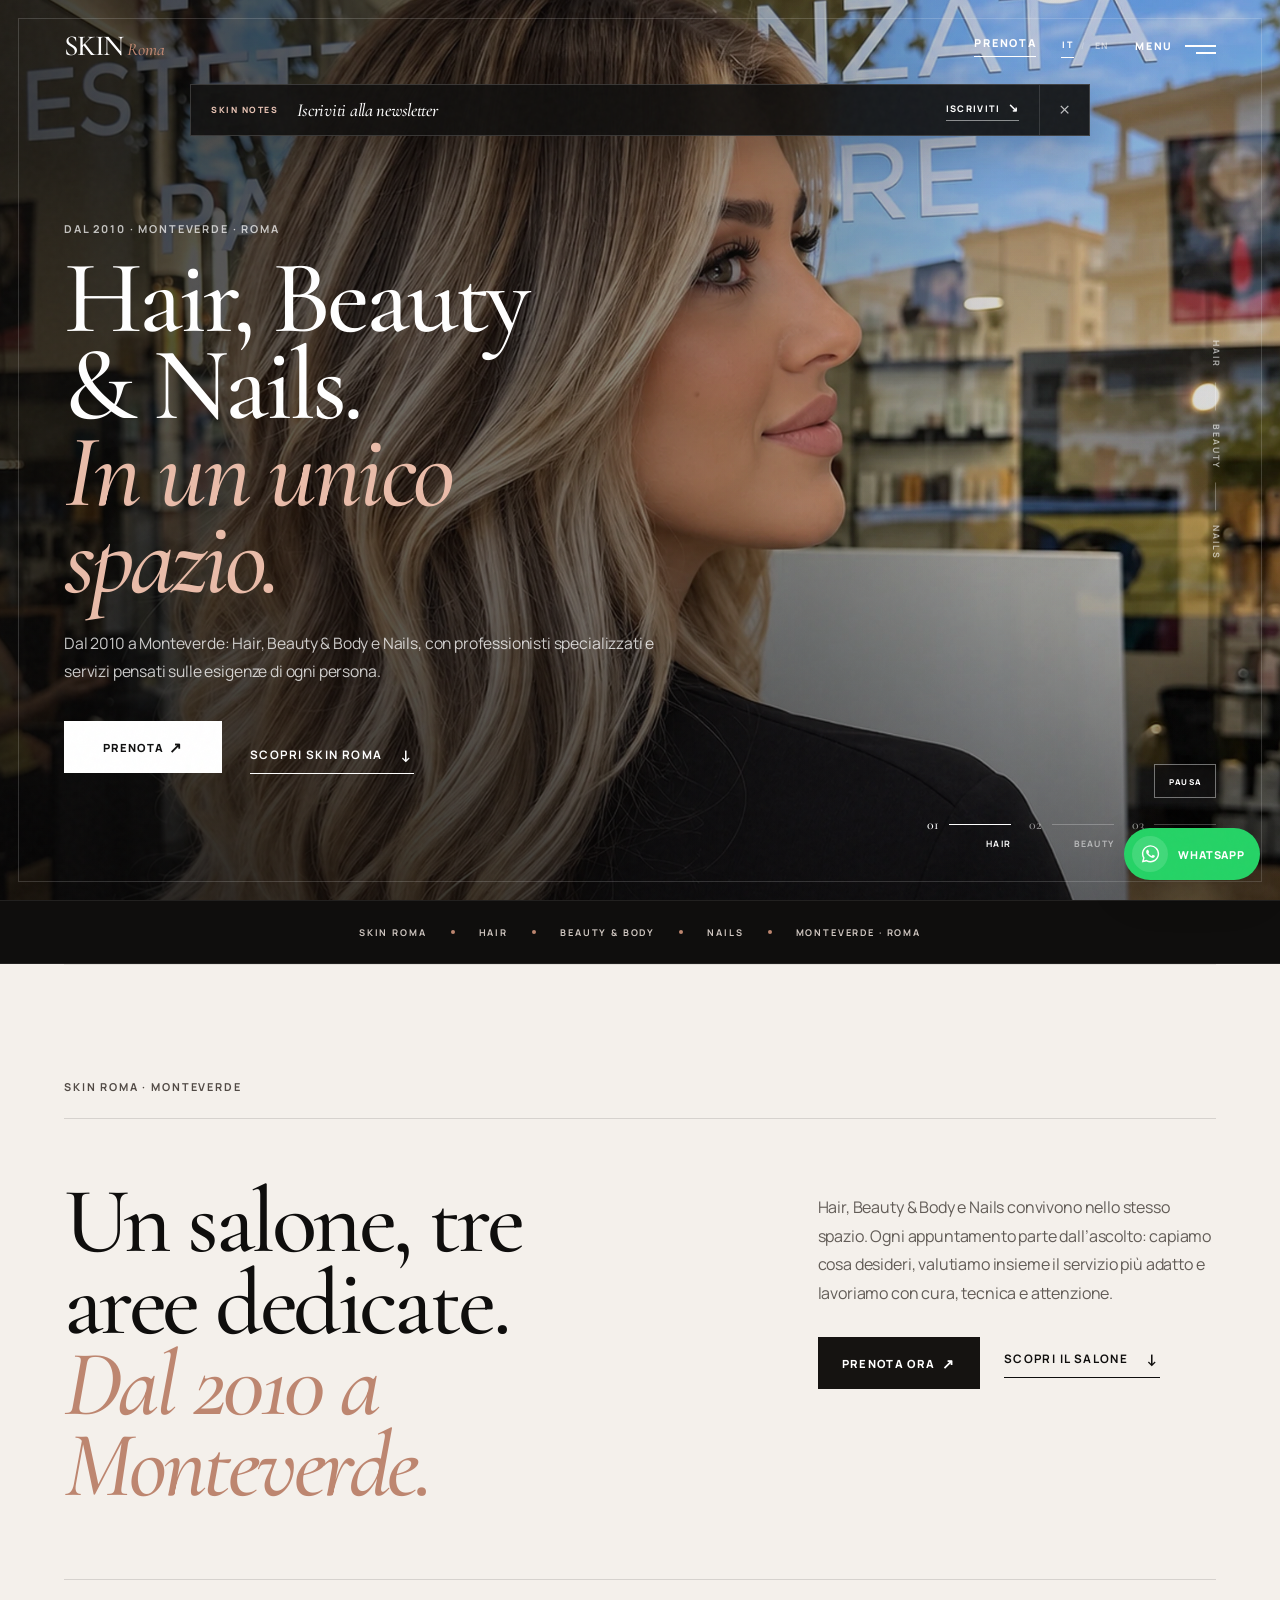
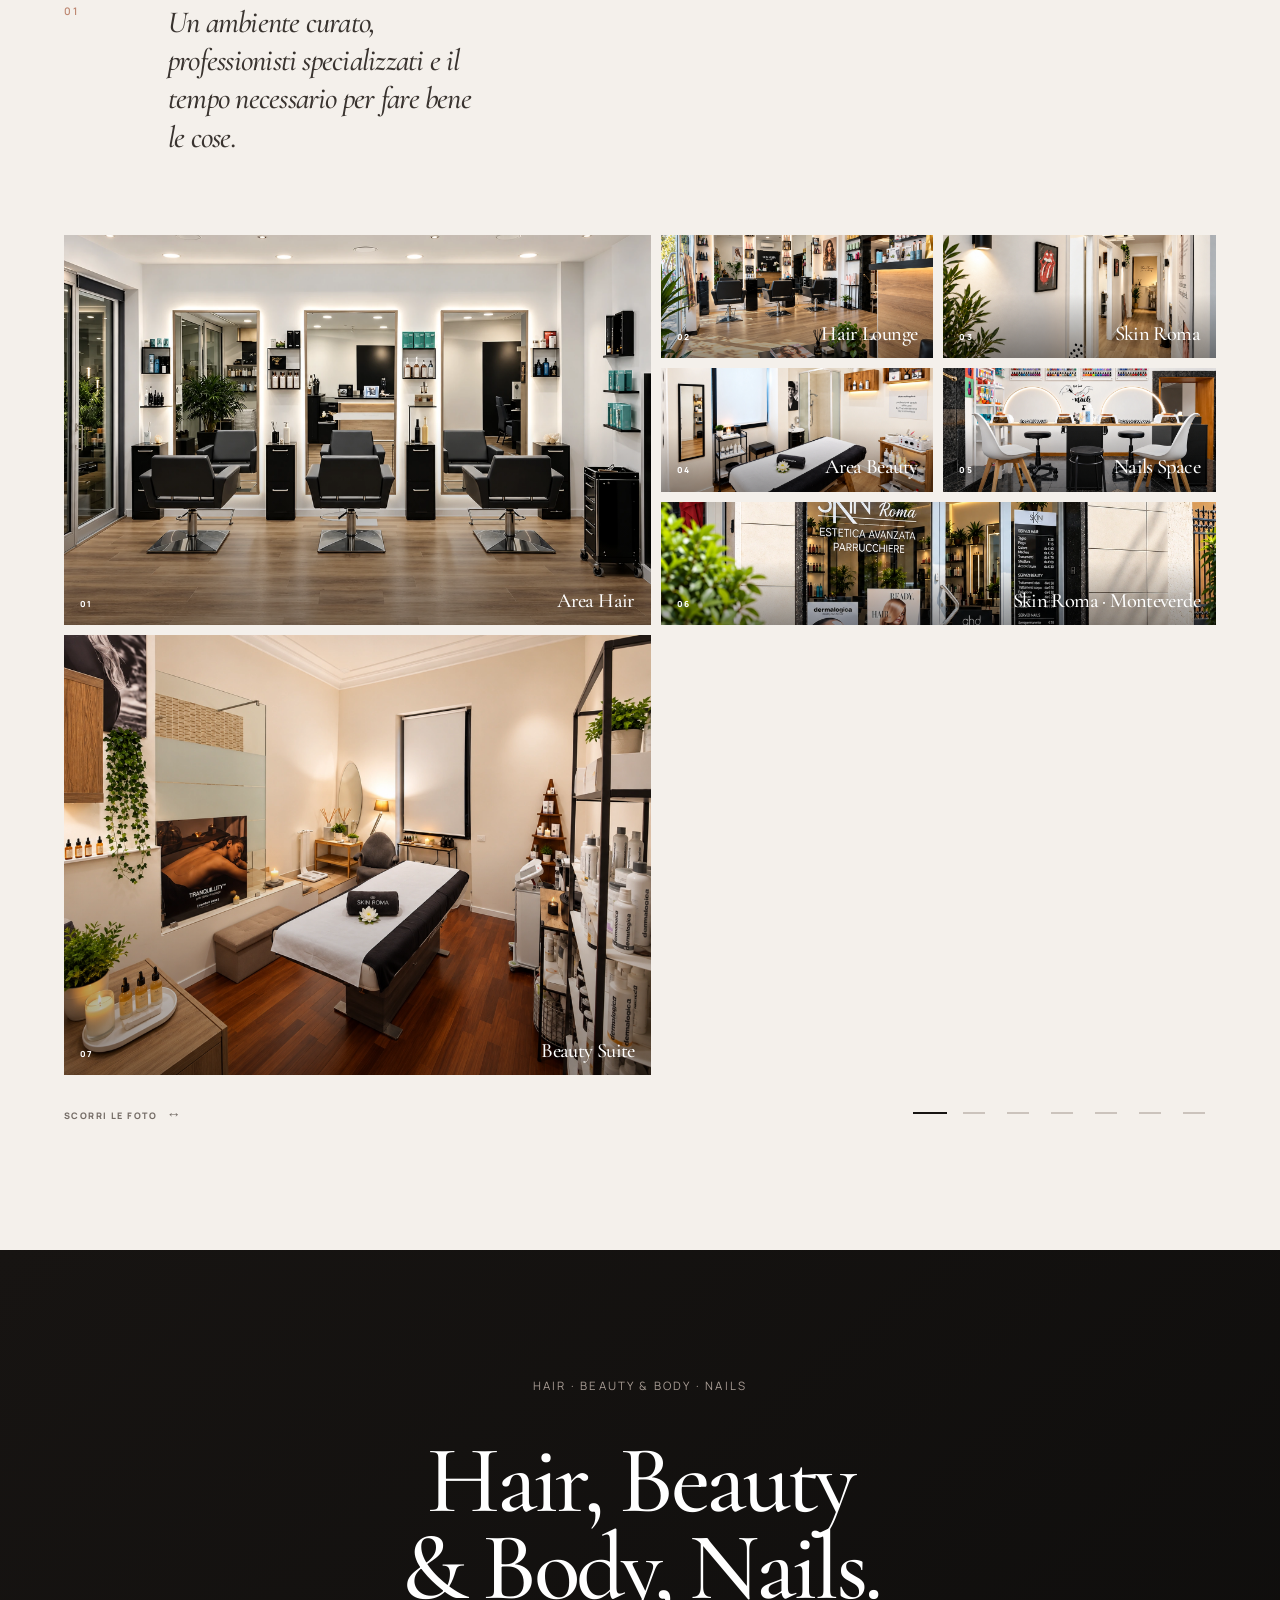
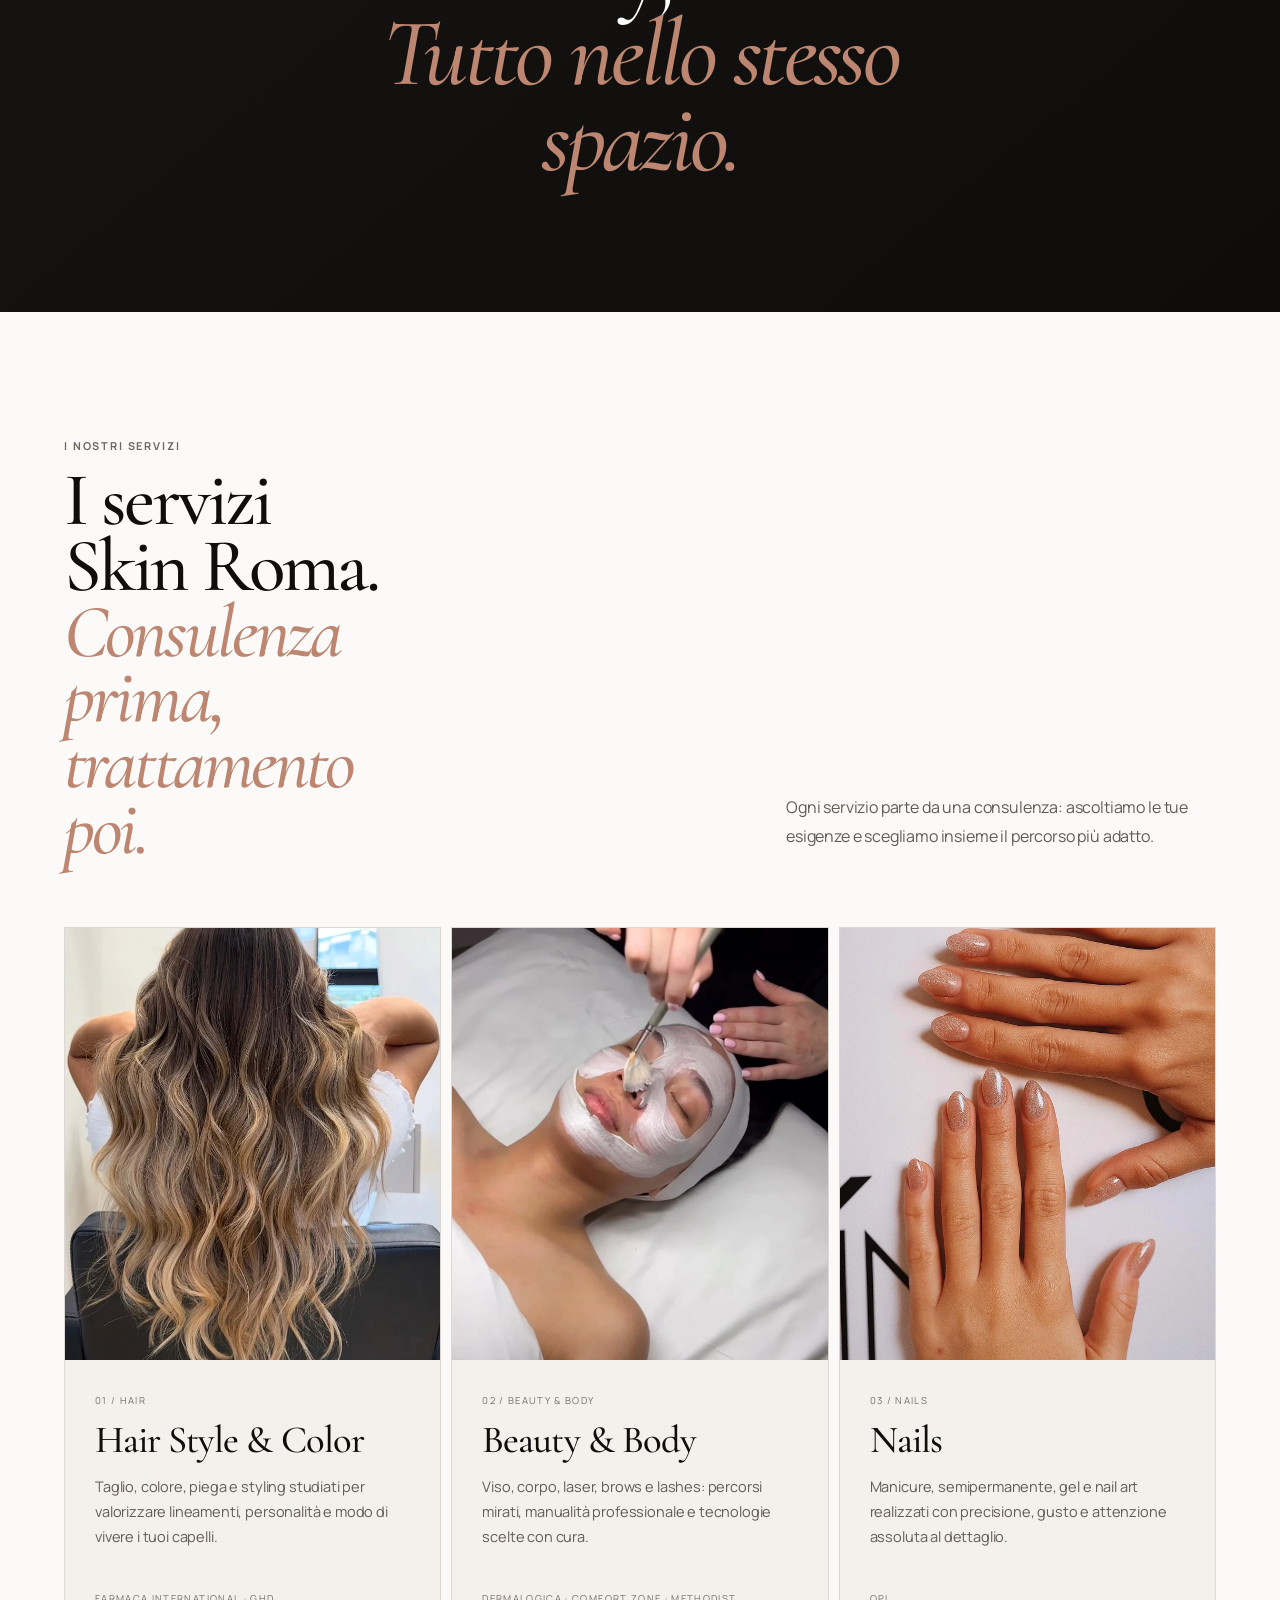
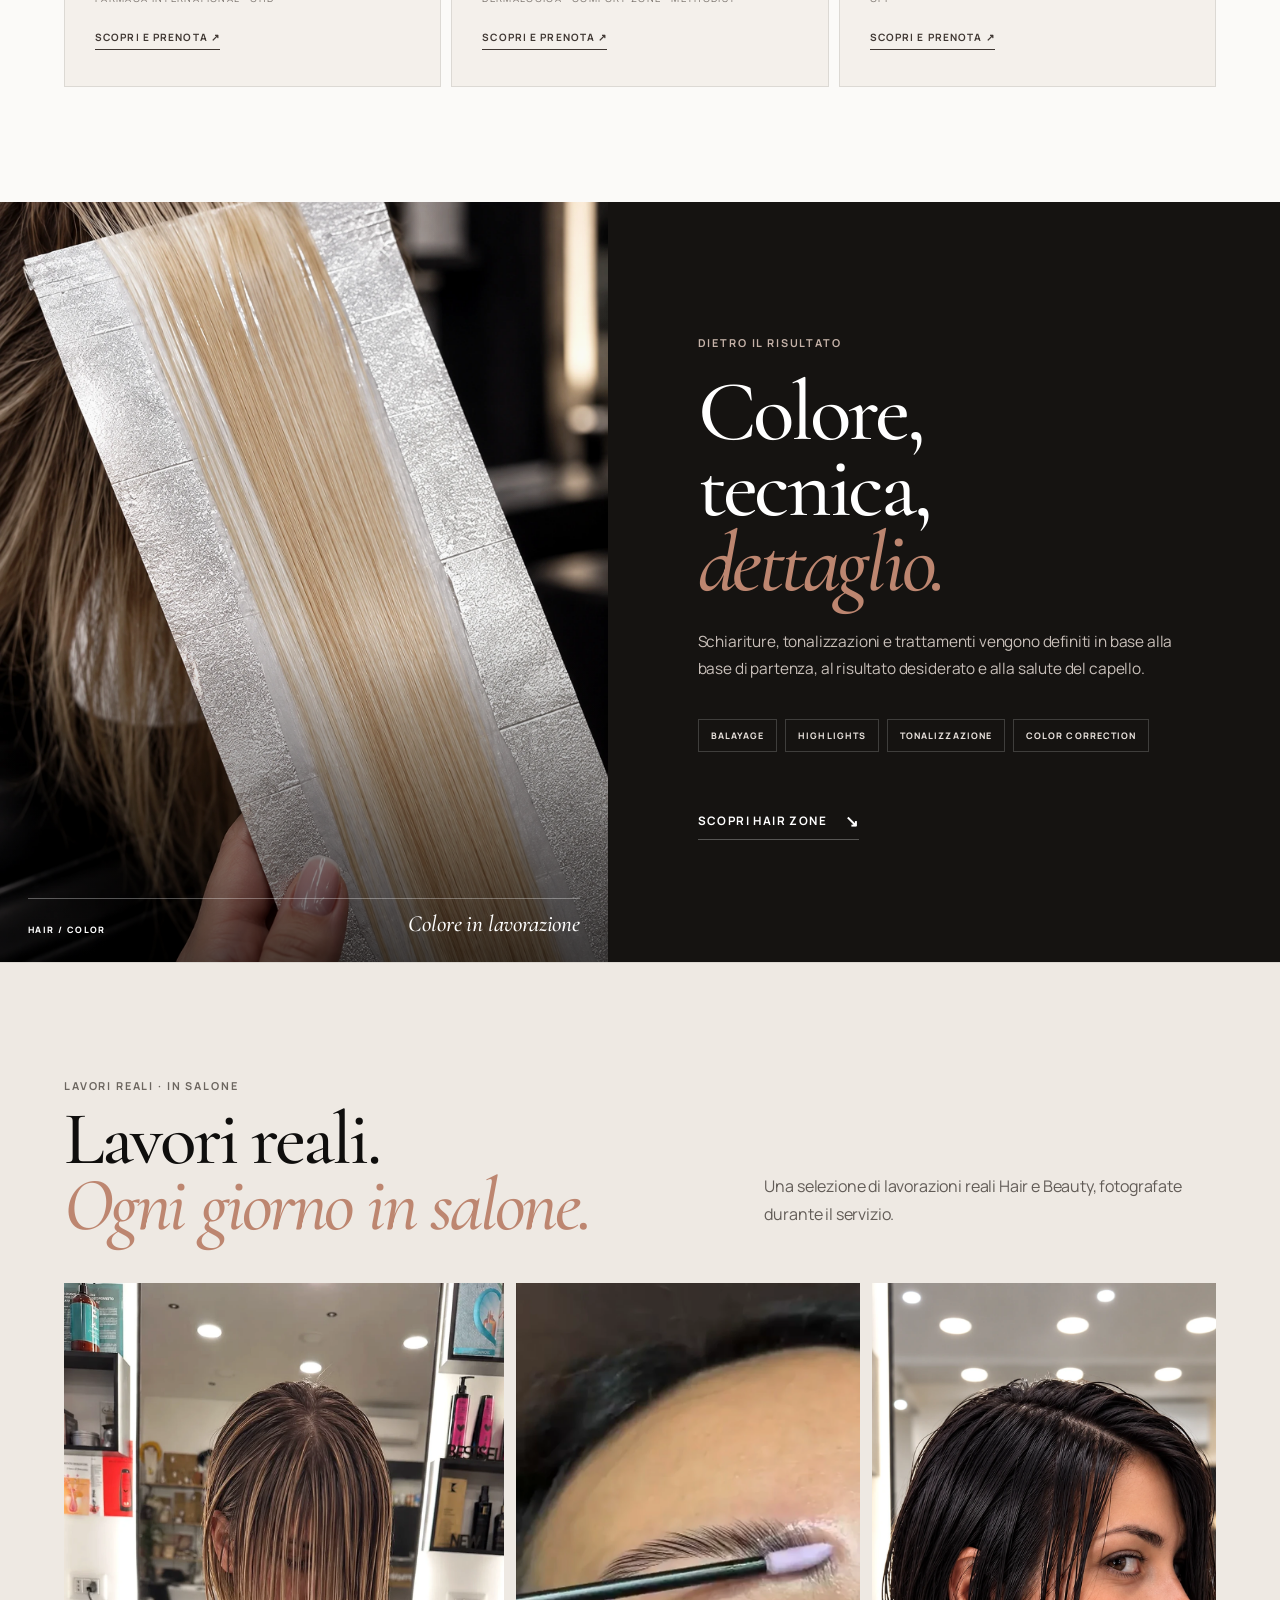
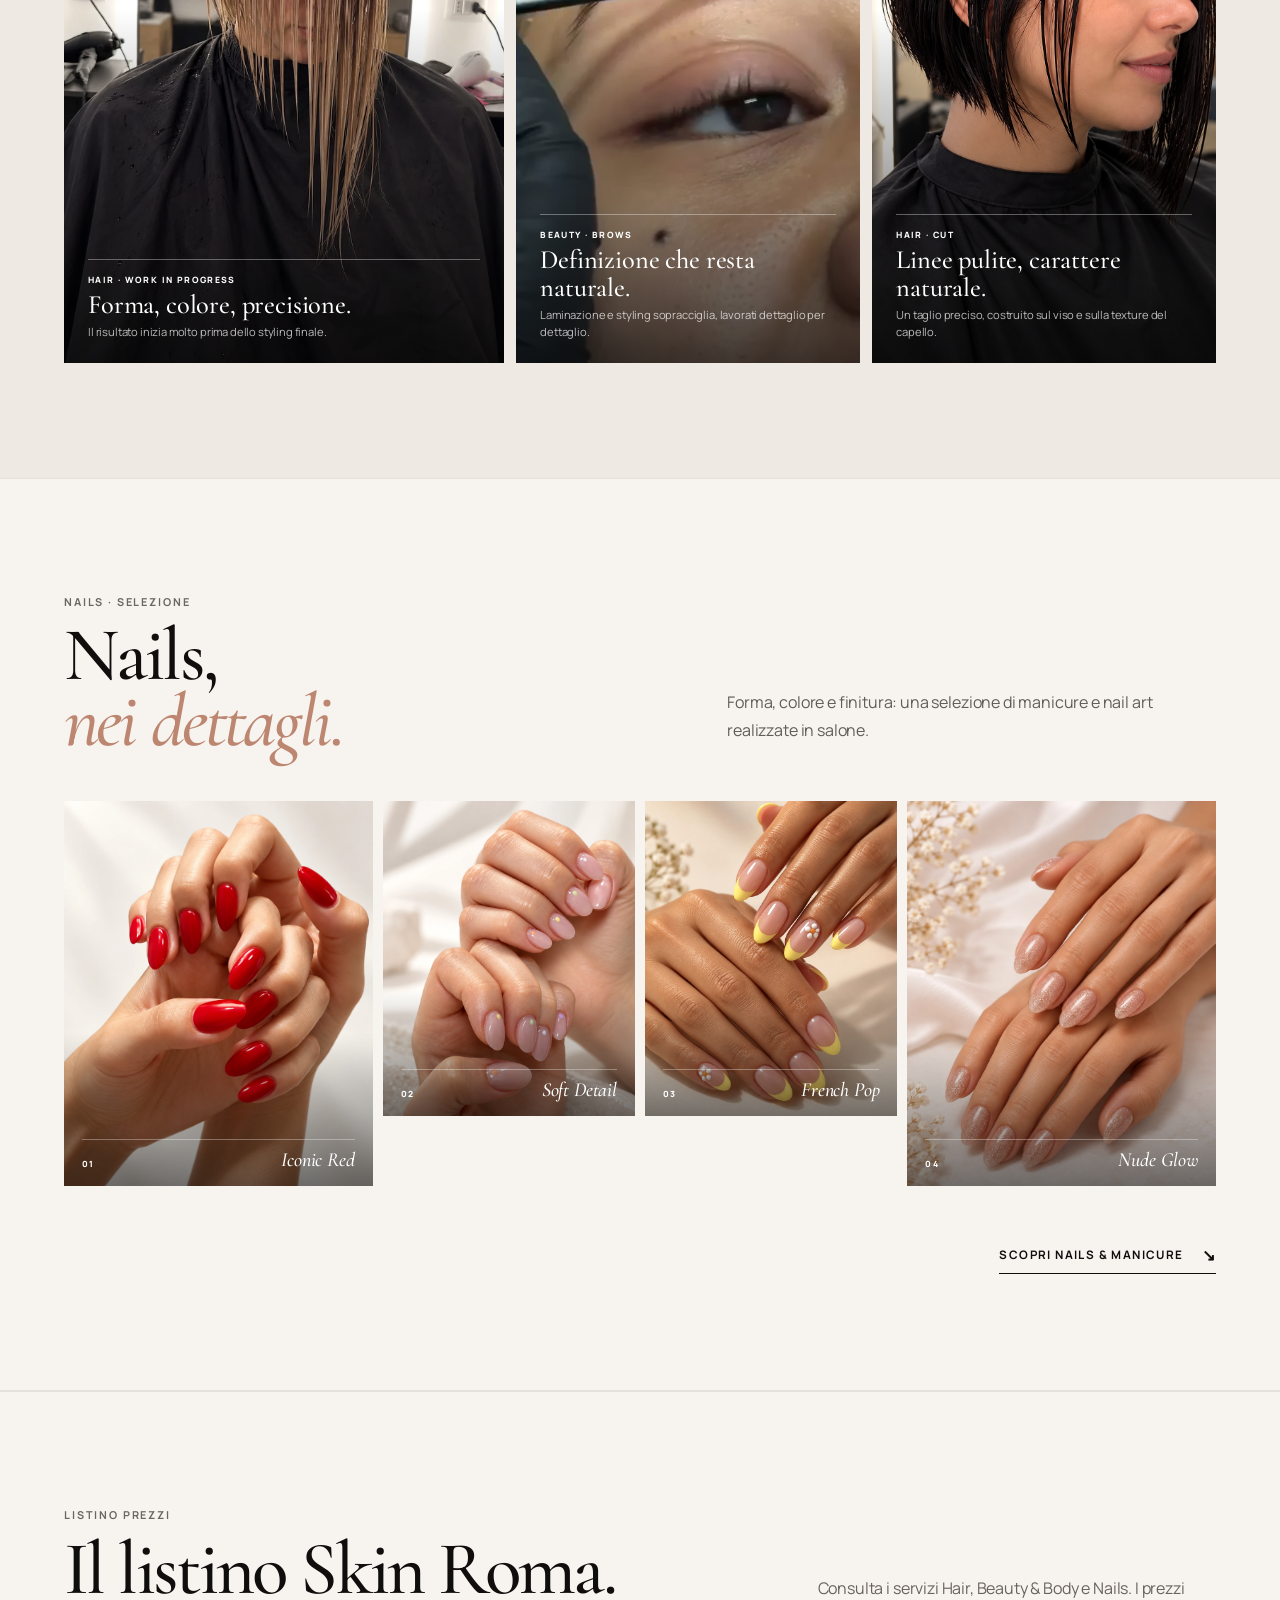
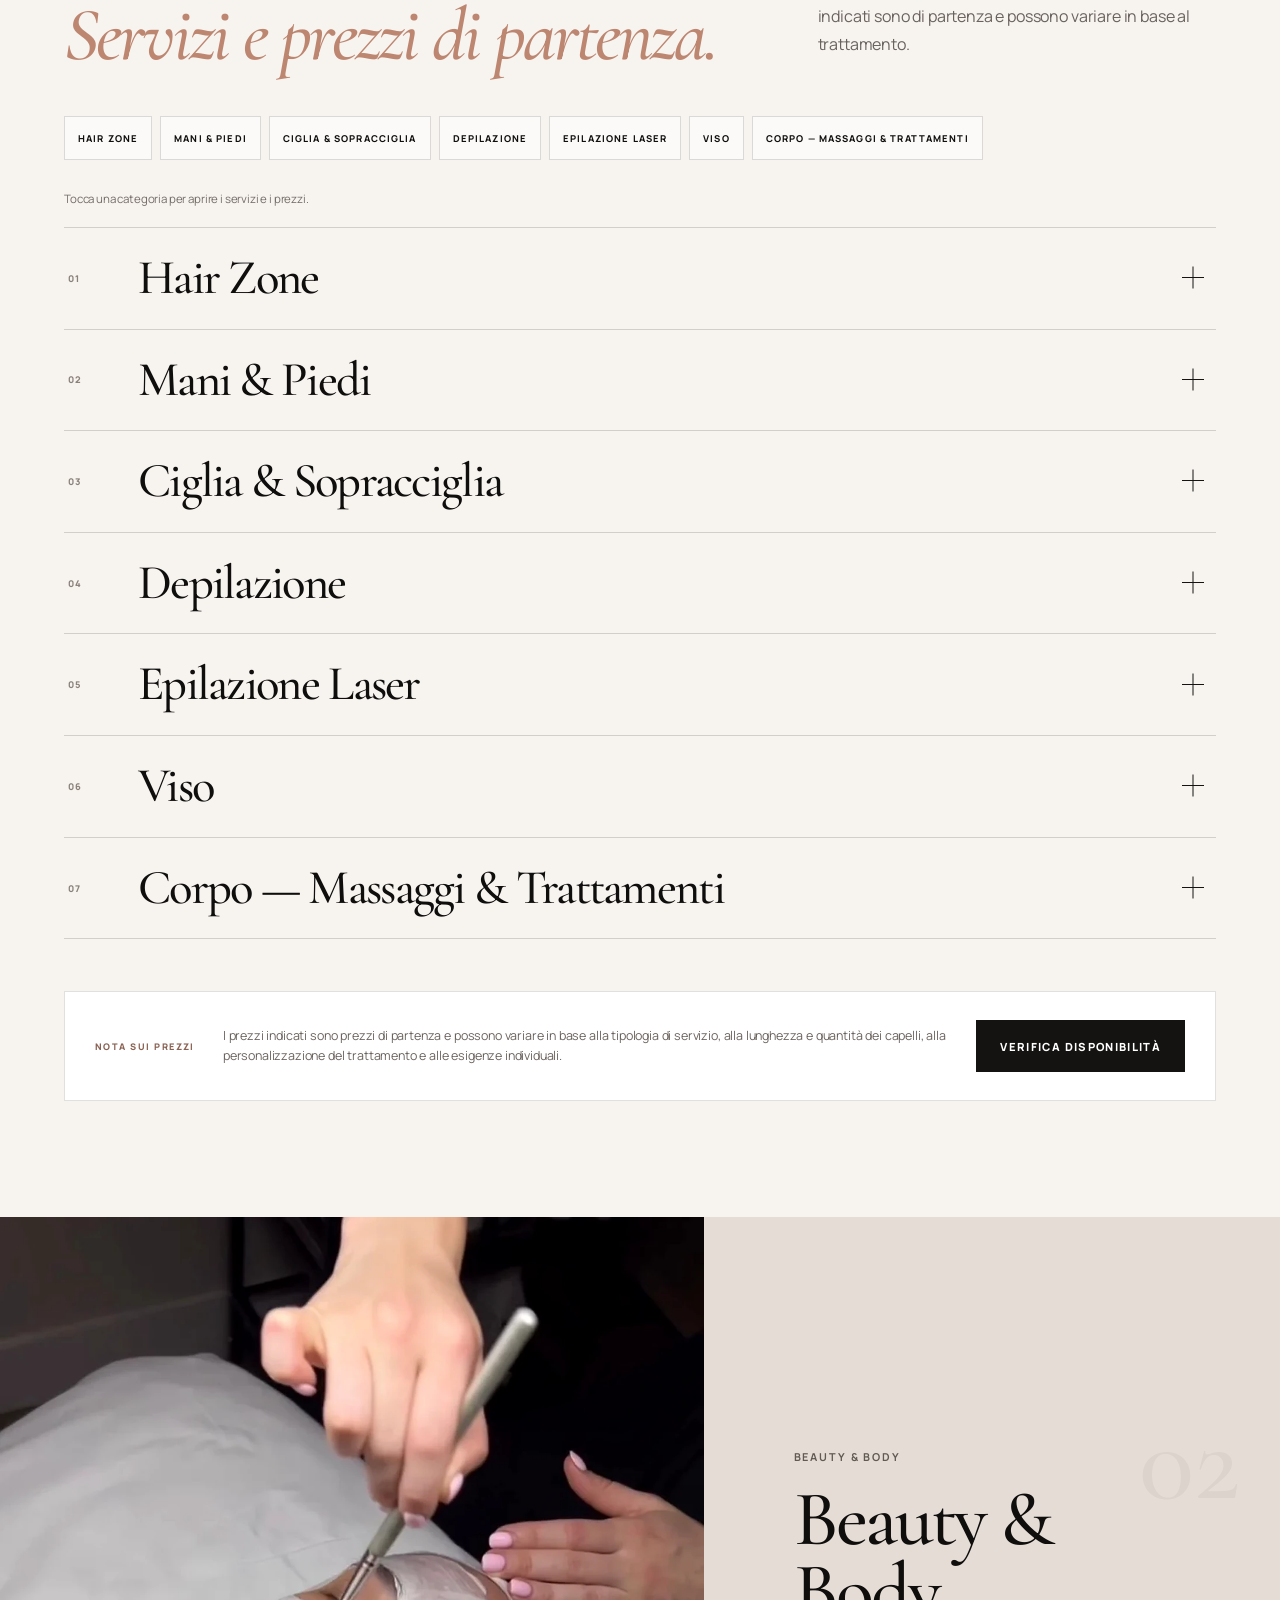
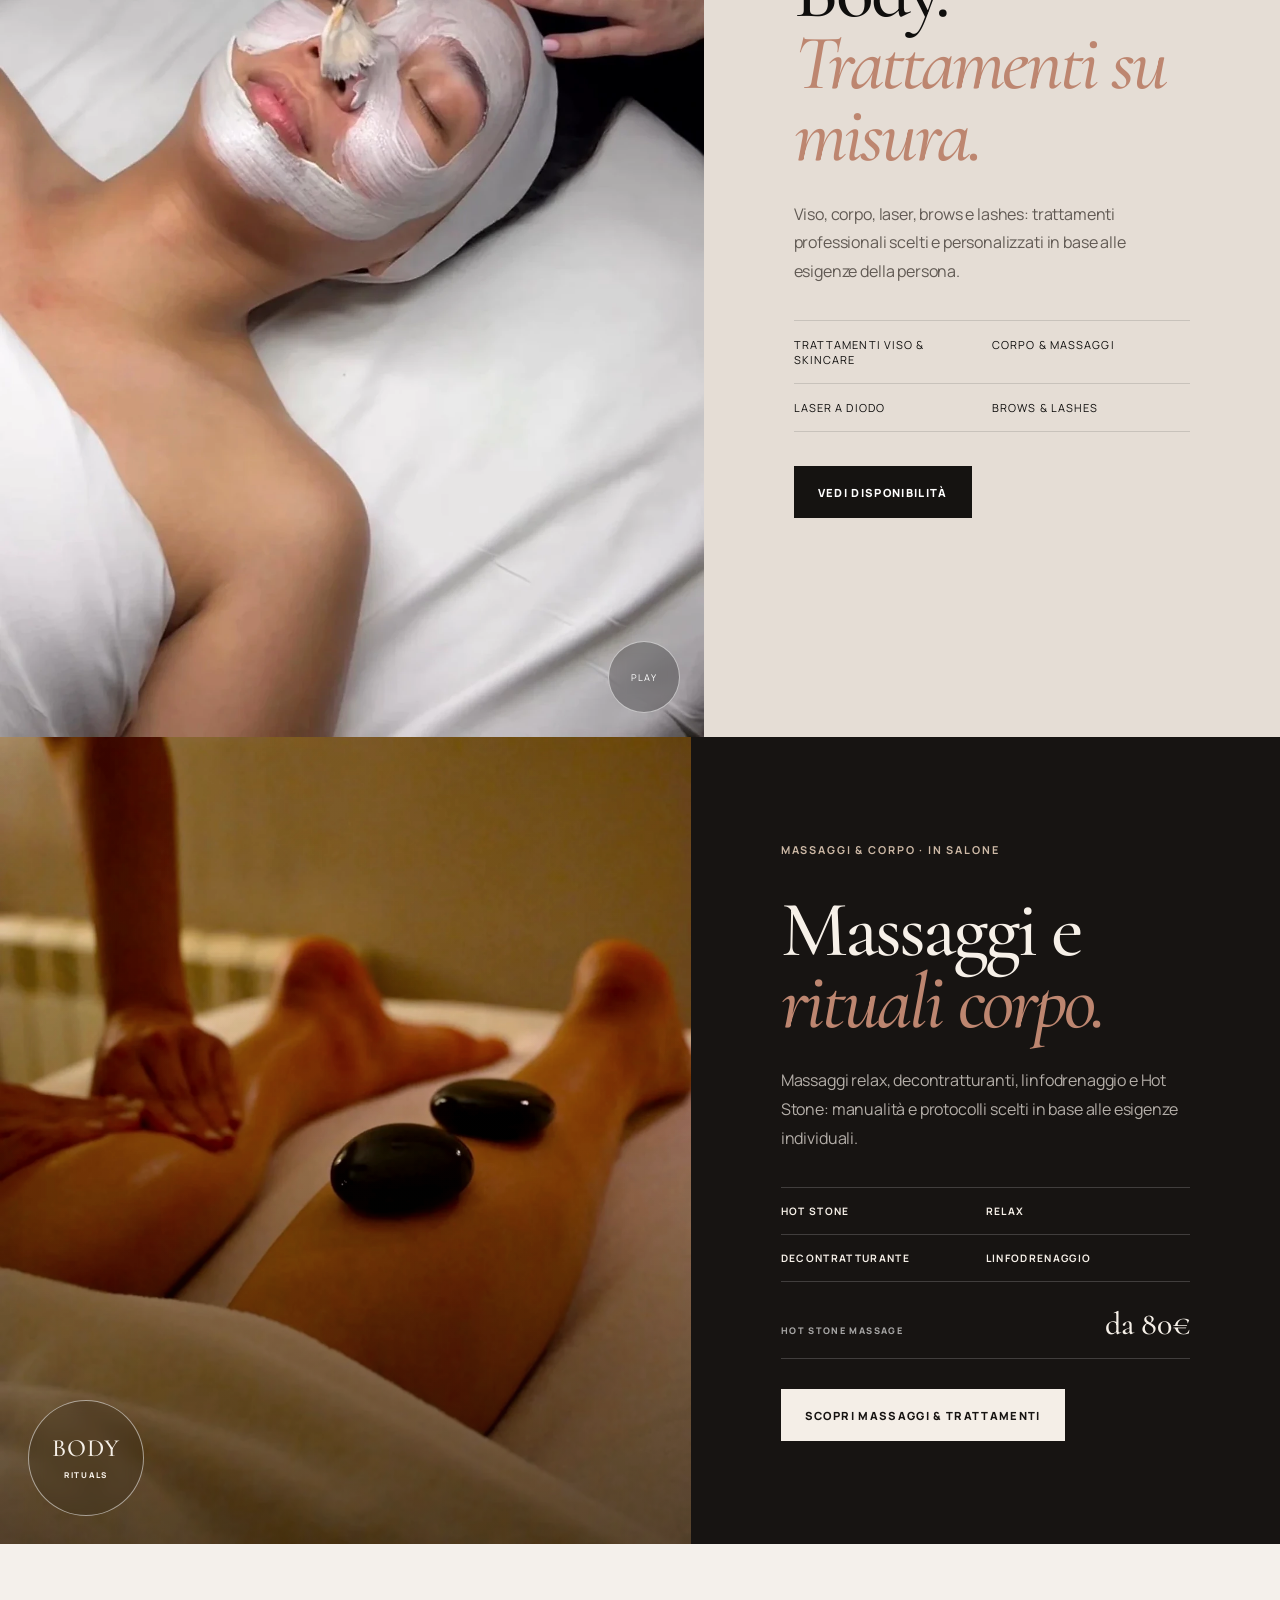
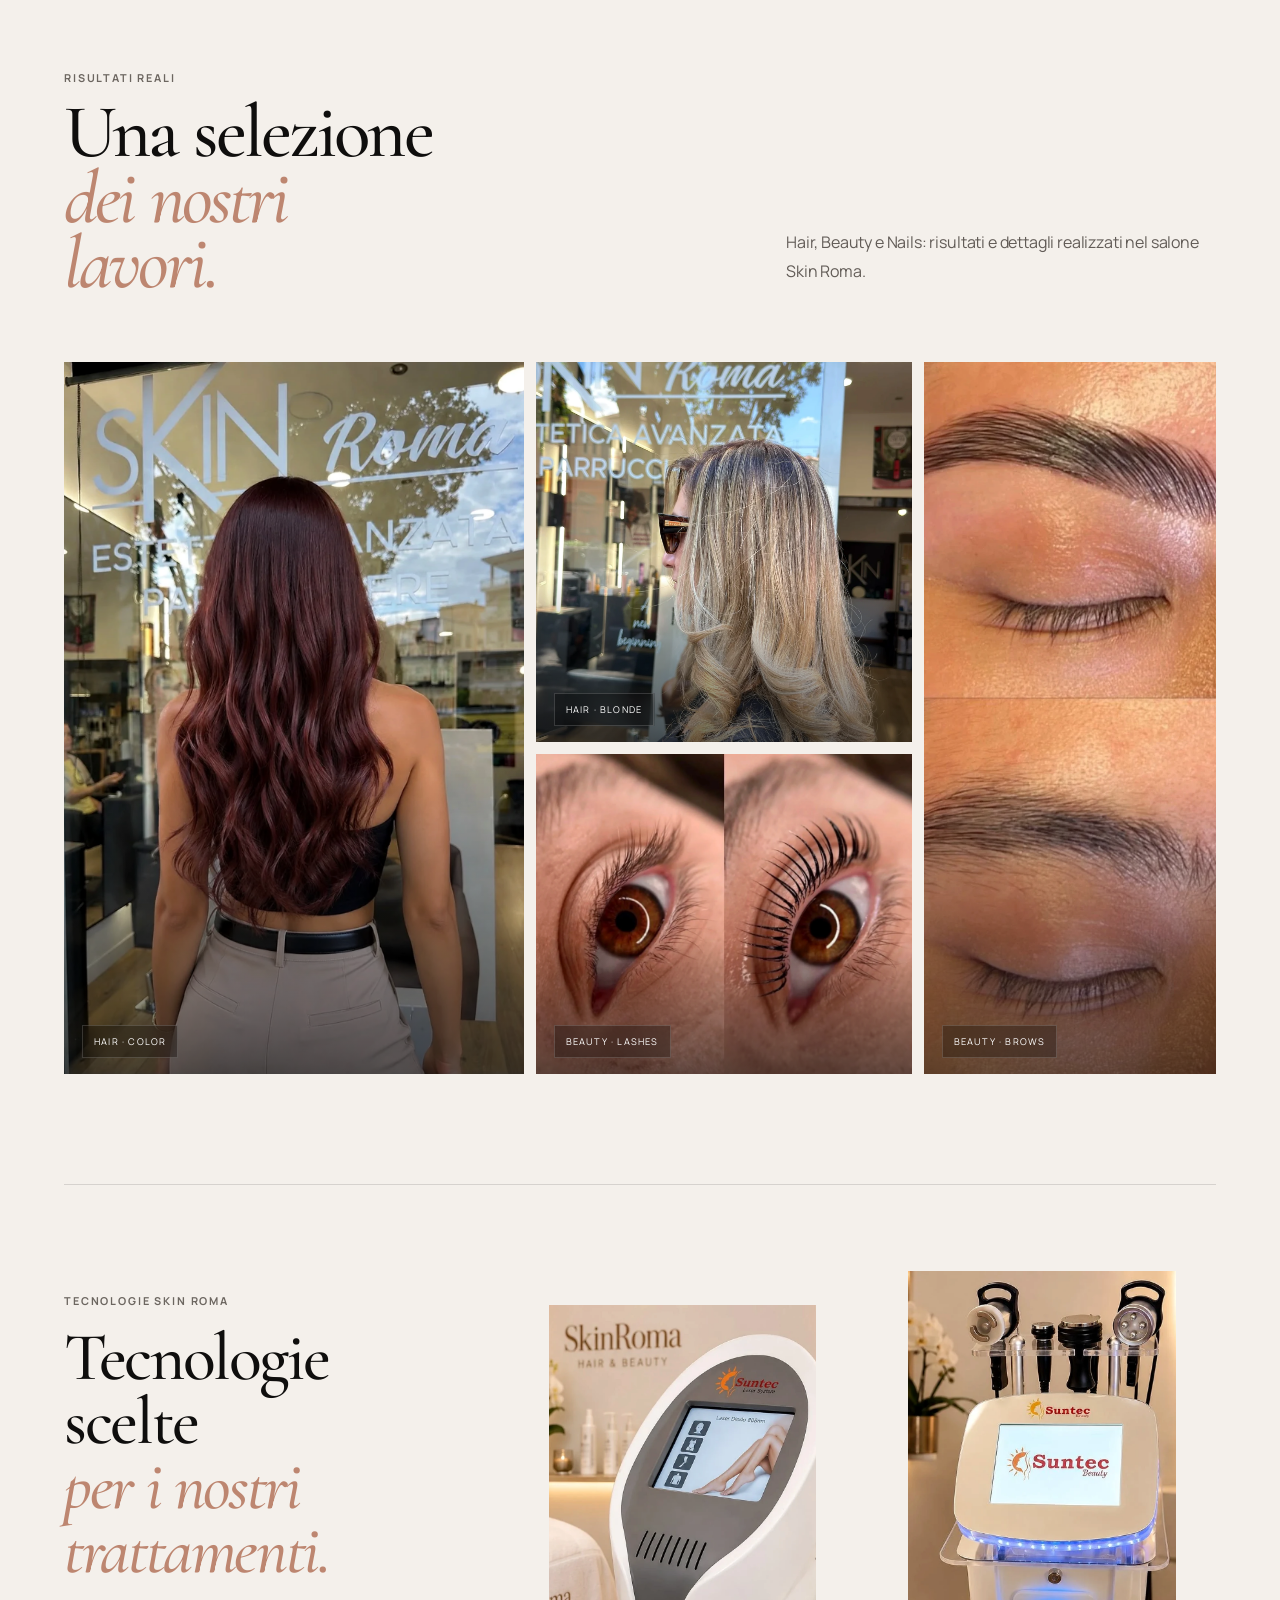
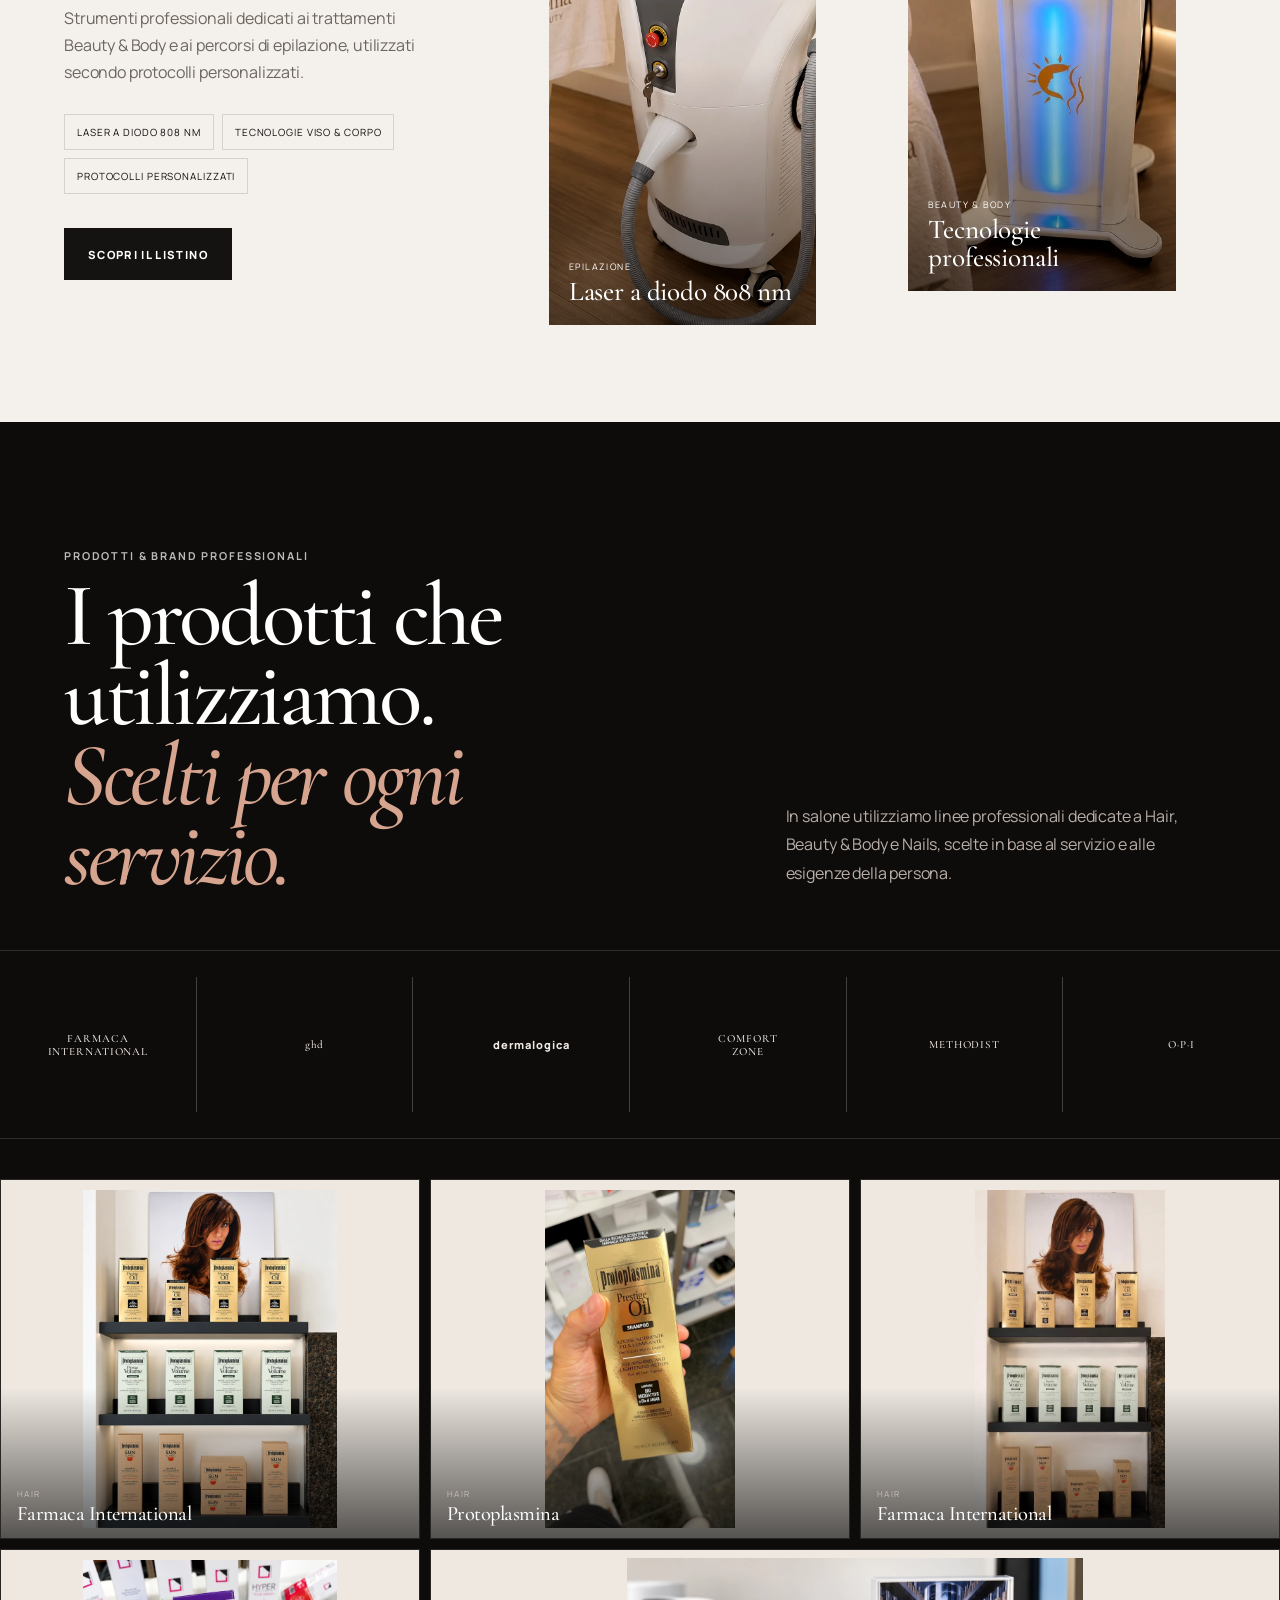
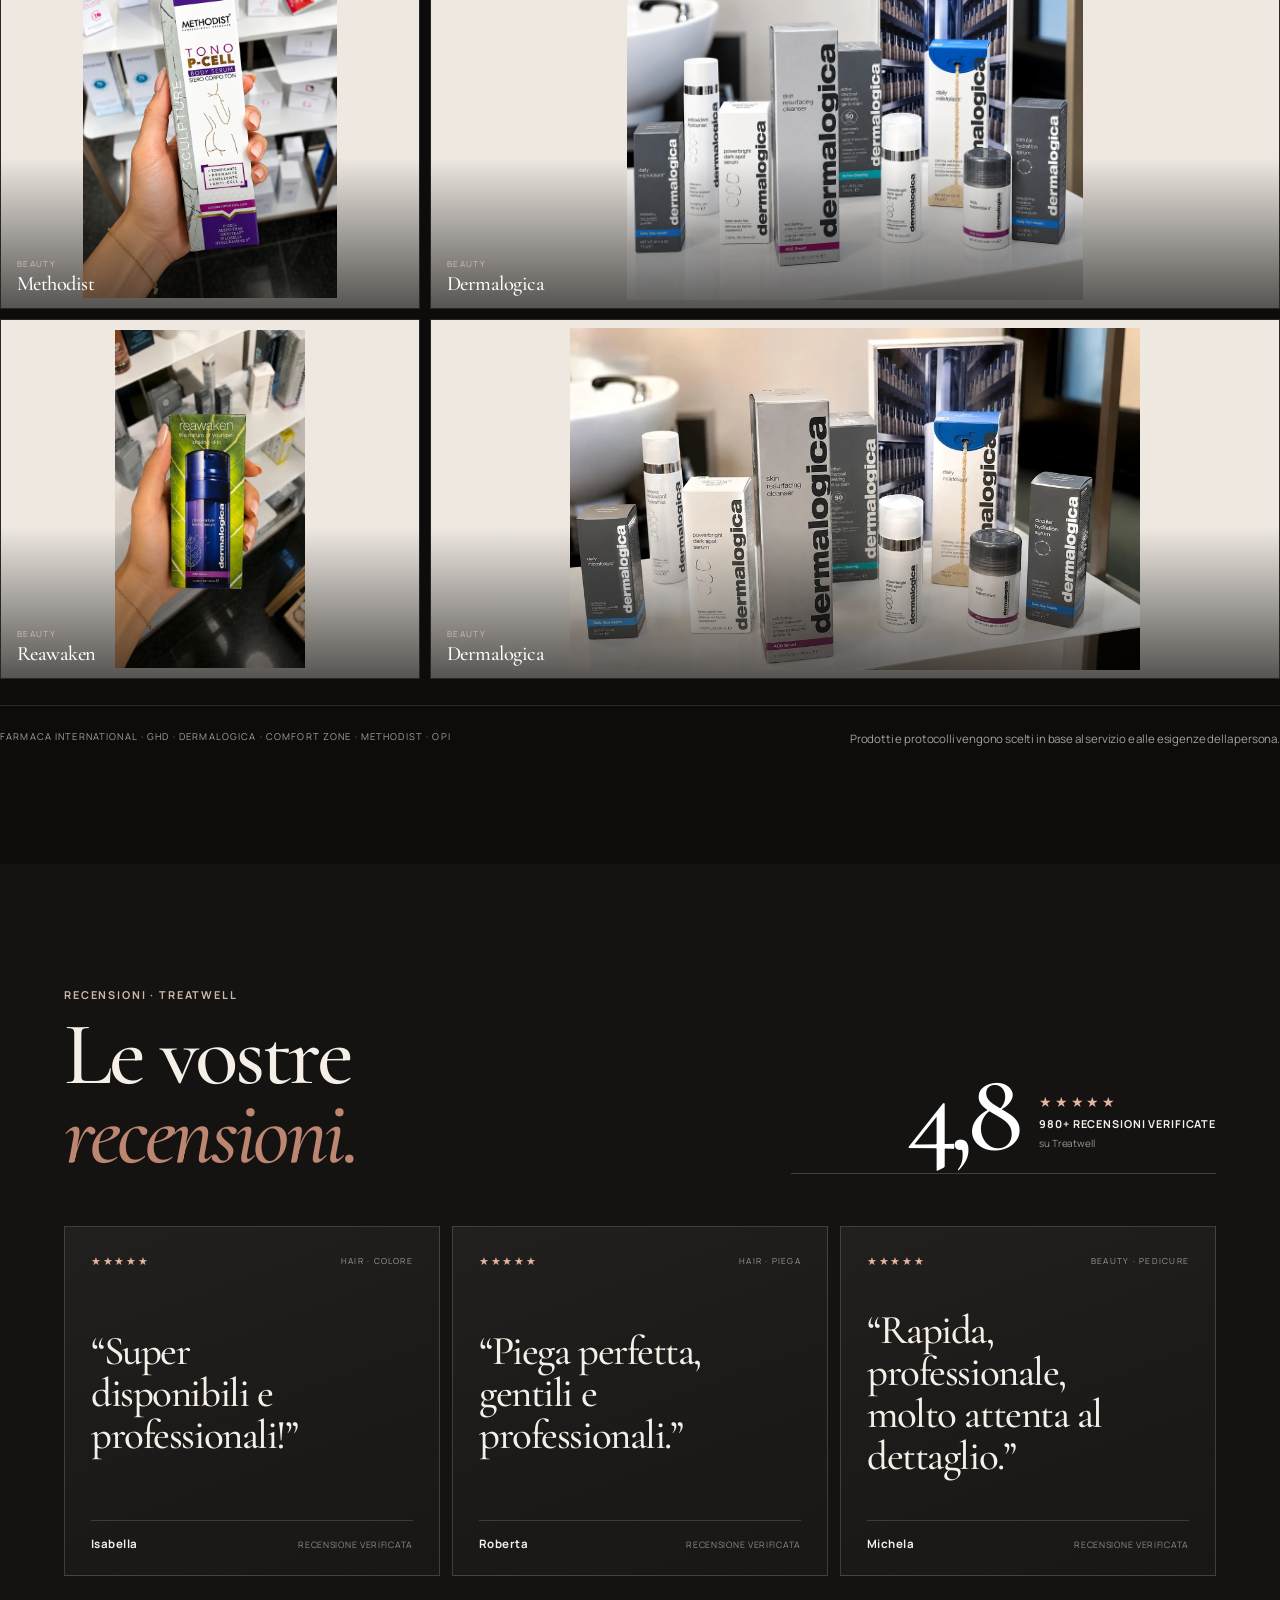
==== index.html @ d711b556 "Initial commit via Netlify [skip ci]" ====
<!DOCTYPE html>

<html class="no-js" lang="it">
<head>
<meta charset="utf-8"/>
<meta content="width=device-width,initial-scale=1,viewport-fit=cover" name="viewport"/>
<meta content="#f5f2ee" name="theme-color"/>
<meta content="Skin Roma Hair &amp; Beauty: dal 2010 a Monteverde. Hair, Beauty &amp; Body e Nails in un unico salone, con servizi personalizzati e professionisti qualificati." name="description"/>
<meta content="index,follow,max-image-preview:large" name="robots"/>
<meta content="website" property="og:type"/>
<meta content="Skin Roma Hair &amp; Beauty | Monteverde, Roma" property="og:title"/>
<meta content="Hair, Beauty &amp; Body e Nails a Monteverde, Roma. Dal 2010." property="og:description"/>
<meta content="https://skinroma.it/assets/exterior.webp" property="og:image"/>
<meta content="summary_large_image" name="twitter:card"/>
<title>Skin Roma Hair &amp; Beauty | Monteverde, Roma</title>
<link as="image" fetchpriority="high" href="assets/hero.webp" rel="preload"/>
<link href="https://fonts.googleapis.com" rel="preconnect"/>
<link crossorigin="" href="https://fonts.gstatic.com" rel="preconnect"/>
<link href="https://fonts.googleapis.com/css2?family=Cormorant+Garamond:ital,wght@0,500;0,600;1,500;1,600&amp;family=Manrope:wght@400;500;600;700;800&amp;display=swap" rel="stylesheet"/>
<link href="styles.css?v=20260916b" rel="stylesheet"/>
<script>document.documentElement.classList.replace('no-js','js')</script>
<script type="application/ld+json">{"@context":"https://schema.org","@type":"BeautySalon","name":"Skin Roma Hair & Beauty","description":"Hair, Beauty & Body e Nails a Monteverde, Roma. Dal 2010.","telephone":"+39 06 9138 4363","openingHours":["Mo-Sa 09:30-19:00"],"address":{"@type":"PostalAddress","streetAddress":"Circonvallazione Gianicolense 250 A","postalCode":"00152","addressLocality":"Roma","addressRegion":"RM","addressCountry":"IT"},"sameAs":["https://www.instagram.com/skinroma/","https://www.treatwell.it/salone/skin-roma-1/"],"url":"https://skinroma.it/","image":"https://skinroma.it/assets/exterior.webp"}</script>
<link href="https://skinroma.it/" rel="canonical"/><meta content="it_IT" property="og:locale"/><meta content="https://skinroma.it/" property="og:url"/><meta content="1920" property="og:image:width"/><meta content="1440" property="og:image:height"/><meta content="Skin Roma Hair &amp; Beauty a Monteverde, Roma" property="og:image:alt"/><meta content="Skin Roma Hair &amp; Beauty | Monteverde, Roma" name="twitter:title"/><meta content="Hair, Beauty &amp; Body e Nails a Monteverde, Roma. Dal 2010." name="twitter:description"/><meta content="https://skinroma.it/assets/exterior.webp" name="twitter:image"/><meta content="telephone=no" name="format-detection"/><meta content="Skin Roma" name="apple-mobile-web-app-title"/><link href="assets/favicon-64.png" rel="icon" sizes="64x64"/><link href="assets/apple-touch-icon.png" rel="apple-touch-icon" sizes="180x180"/><link href="https://skinroma.it/" hreflang="it" rel="alternate"/><link href="https://skinroma.it/en.html" hreflang="en" rel="alternate"/><link href="https://skinroma.it/" hreflang="x-default" rel="alternate"/><!-- bilingual-fix: direct-pages-v2 -->
</head>
<body>
<a class="skip-link" href="#main">Vai al contenuto</a>
<div aria-hidden="true" class="intro" id="intro">
<div class="intro-logo"><span>SKIN</span><em>Roma</em><small>HAIR &amp; BEAUTY</small></div>
<div class="intro-rule"><i></i></div>
</div>
<header class="site-header" id="header">
<a aria-label="Skin Roma - Home" class="brand" href="#top"><span>SKIN</span><em>Roma</em></a>
<div class="header-actions">
<a class="header-book" href="https://www.treatwell.it/salone/skin-roma-1/" rel="noopener noreferrer" target="_blank">Prenota</a><nav aria-label="Lingua" class="lang-switch"><a aria-current="page" class="is-active" href="index.html">IT</a><span>/</span><a href="en.html">EN</a></nav>
<button aria-controls="menuPanel" aria-expanded="false" aria-haspopup="dialog" aria-label="Apri menu" class="menu-btn" id="menuBtn" type="button"><span>MENU</span><i></i></button>
</div>
</header>
<div class="newsletter-banner" id="newsletterBanner" role="region" aria-label="Newsletter Skin Roma">
  <a class="newsletter-banner__link" href="#newsletter" aria-label="Vai al modulo di iscrizione alla newsletter">
    <span class="newsletter-banner__kicker">SKIN NOTES</span>
    <span class="newsletter-banner__title">Iscriviti alla newsletter</span>
    <span class="newsletter-banner__cta">ISCRIVITI <span aria-hidden="true">↘</span></span>
  </a>
  <button class="newsletter-banner__close" id="newsletterBannerClose" type="button" aria-label="Chiudi banner newsletter">×</button>
</div>
<aside aria-hidden="true" aria-label="Menu di navigazione" aria-modal="true" class="menu-panel" id="menuPanel" inert="" role="dialog">
<div class="menu-inner">
<nav aria-label="Menu principale">
<a href="#experience"><span>01</span>Chi siamo</a>
<a href="#servizi"><span>02</span>Servizi</a>
<a href="#risultati"><span>03</span>Risultati</a>
<a href="#listino"><span>04</span>Listino</a>
<a href="#recensioni"><span>05</span>Recensioni</a>
<a href="#salone"><span>06</span>Il salone</a>
<a href="#contatti"><span>07</span>Contatti</a>
</nav>
<div class="menu-meta">
<p>Circonvallazione Gianicolense 250 A<br/>00152 Roma · Monteverde</p>
<a href="tel:+390691384363">06 9138 4363</a>
<a class="menu-whatsapp" href="https://wa.me/393388797250?text=Ciao%20Skin%20Roma%21%20Vorrei%20ricevere%20informazioni%20e%20prenotare%20un%20appuntamento." rel="noopener noreferrer" target="_blank">WhatsApp ↗</a>
<a href="https://www.instagram.com/skinroma/" rel="noopener noreferrer" target="_blank">Instagram ↗</a>
</div>
</div>
</aside>
<main id="main">
<section aria-label="Skin Roma Hair &amp; Beauty" class="hero" id="top">
<div aria-hidden="true" class="hero-slides">
<figure class="hero-slide is-active" data-slide="0"><img alt="" fetchpriority="high" height="1920" src="assets/hero.webp" width="1537"/></figure>
<figure class="hero-slide" data-slide="1"><img alt="" decoding="async" fetchpriority="low" height="1920" src="assets/beauty_mask.webp" width="1206"/></figure>
<figure class="hero-slide" data-slide="2"><img alt="" decoding="async" fetchpriority="low" height="1920" src="assets/nails_red.webp" width="1440"/></figure>
</div>
<div class="hero-overlay"></div>
<div class="hero-content reveal">
<p class="eyebrow light">DAL 2010 · MONTEVERDE · ROMA</p>
<h1>Hair, Beauty &amp; Nails.<br/><em>In un unico spazio.</em></h1>
<p class="hero-lead">Dal 2010 a Monteverde: Hair, Beauty &amp; Body e Nails, con professionisti specializzati e servizi pensati sulle esigenze di ogni persona.</p>
<div class="hero-cta"><a class="btn btn-light" href="https://www.treatwell.it/salone/skin-roma-1/" rel="noopener noreferrer" target="_blank">Prenota <span aria-hidden="true">↗</span></a><a class="text-link light-link" href="#experience">Scopri Skin Roma <span>↓</span></a></div>
</div>
<div aria-hidden="true" class="hero-signature"><span>HAIR</span><i></i><span>BEAUTY</span><i></i><span>NAILS</span></div>
<div aria-label="Seleziona slide" class="hero-index">
<button aria-current="true" aria-label="Hair" class="is-active" data-go="0" type="button"><span>01</span><i></i><b>Hair</b></button>
<button aria-current="false" aria-label="Beauty" data-go="1" type="button"><span>02</span><i></i><b>Beauty</b></button>
<button aria-current="false" aria-label="Nails" data-go="2" type="button"><span>03</span><i></i><b>Nails</b></button>
</div>
<button aria-label="Metti in pausa lo slideshow" aria-pressed="false" class="hero-pause" type="button"><span>PAUSA</span></button></section>
<div aria-label="Skin Roma Hair Beauty Nails" class="signature-rail">
<div class="signature-rail__inner">
<span>SKIN ROMA</span><i></i><span>HAIR</span><i></i><span>BEAUTY &amp; BODY</span><i></i><span>NAILS</span><i></i><span>MONTEVERDE · ROMA</span>
</div>
</div>
<section class="intro-copy section" id="experience">
<div class="section-label reveal">SKIN ROMA · MONTEVERDE</div>
<div class="intro-grid intro-grid--final">
<h2 class="display reveal">Un salone, tre aree dedicate.<br/><em>Dal 2010 a Monteverde.</em></h2>
<div class="copy reveal">
<p>Hair, Beauty &amp; Body e Nails convivono nello stesso spazio. Ogni appuntamento parte dall’ascolto: capiamo cosa desideri, valutiamo insieme il servizio più adatto e lavoriamo con cura, tecnica e attenzione.</p>
<div class="intro-actions"><a class="btn btn-dark" href="https://www.treatwell.it/salone/skin-roma-1/" rel="noopener noreferrer" target="_blank">Prenota ora <span aria-hidden="true">↗</span></a><a class="text-link" href="#salone">Scopri il salone <span>↓</span></a></div>
</div>
</div>
<div class="experience-note reveal"><span>01</span><p>Un ambiente curato, professionisti specializzati e il tempo necessario per fare bene le cose.</p></div>
<div aria-label="Galleria del salone Skin Roma" class="wide-gallery reveal" id="salonGallery" tabindex="0">
<figure aria-label="Foto 1 di 7" class="wg-slide wg-slide--main" role="group">
<img alt="Area Hair di Skin Roma" decoding="async" fetchpriority="low" height="1440" loading="lazy" src="assets/hair_space.webp" width="1920"/>
<figcaption><span>01</span><b>Area Hair</b></figcaption>
</figure>
<figure aria-label="Foto 2 di 7" class="wg-slide" role="group">
<img alt="Zona Hair principale di Skin Roma" decoding="async" fetchpriority="low" height="1440" loading="lazy" src="assets/hair_zone_front.webp" width="1920"/>
<figcaption><span>02</span><b>Hair Lounge</b></figcaption>
</figure>
<figure aria-label="Foto 3 di 7" class="wg-slide" role="group">
<img alt="Interni di Skin Roma" decoding="async" fetchpriority="low" height="1440" loading="lazy" src="assets/corridor.webp" width="1920"/>
<figcaption><span>03</span><b>Skin Roma</b></figcaption>
</figure>
<figure aria-label="Foto 4 di 7" class="wg-slide" role="group">
<img alt="Cabina Beauty di Skin Roma" decoding="async" fetchpriority="low" height="1440" loading="lazy" src="assets/beauty_room.webp" width="1920"/>
<figcaption><span>04</span><b>Area Beauty</b></figcaption>
</figure>
<figure aria-label="Foto 5 di 7" class="wg-slide" role="group"><img alt="Area Nails di Skin Roma" decoding="async" fetchpriority="low" height="1440" loading="lazy" src="assets/nails_space.webp" width="1920"/><figcaption><span>05</span><b>Nails Space</b></figcaption></figure><figure aria-label="Foto 6 di 7" class="wg-slide" role="group"><img alt="Ingresso di Skin Roma Hair &amp; Beauty" decoding="async" fetchpriority="low" height="1440" loading="lazy" src="assets/exterior.webp" width="1920"/><figcaption><span>06</span><b>Skin Roma · Monteverde</b></figcaption></figure><figure aria-label="Foto 7 di 7" class="wg-slide" role="group"><img alt="Suite Beauty Skin Roma" decoding="async" fetchpriority="low" height="1440" loading="lazy" src="assets/suite_beauty.webp" width="1920"/><figcaption><span>07</span><b>Beauty Suite</b></figcaption></figure></div>
<div aria-label="Controlli galleria salone" class="wide-gallery-nav reveal">
<span class="wide-gallery-hint">SCORRI LE FOTO <i aria-hidden="true">↔</i></span>
<div aria-label="Seleziona foto" class="wide-gallery-dots" role="group"><button aria-current="true" aria-label="Foto 1" class="is-active" data-gallery-index="0" type="button"></button><button aria-current="false" aria-label="Foto 2" data-gallery-index="1" type="button"></button><button aria-current="false" aria-label="Foto 3" data-gallery-index="2" type="button"></button><button aria-current="false" aria-label="Foto 4" data-gallery-index="3" type="button"></button><button aria-current="false" aria-label="Foto 5" data-gallery-index="4" type="button"></button><button aria-current="false" aria-label="Foto 6" data-gallery-index="5" type="button"></button><button aria-current="false" aria-label="Foto 7" data-gallery-index="6" type="button"></button></div>
</div>
</section>
<section aria-label="Filosofia Skin Roma" class="statement">
<p class="reveal">HAIR · BEAUTY &amp; BODY · NAILS</p>
<h2 class="reveal">Hair, Beauty &amp; Body, Nails.<br/><em>Tutto nello stesso spazio.</em></h2>
</section>
<section class="services section" id="servizi">
<div class="section-top reveal"><div><p class="eyebrow">I NOSTRI SERVIZI</p><h2 class="display small">I servizi Skin Roma.<br/><em>Consulenza prima, trattamento poi.</em></h2></div><p>Ogni servizio parte da una consulenza: ascoltiamo le tue esigenze e scegliamo insieme il percorso più adatto.</p></div>
<div class="service-cards">
<article class="service-card reveal">
<a aria-label="Prenota servizi Hair" href="https://www.treatwell.it/salone/skin-roma-1/" rel="noopener noreferrer" target="_blank">
<div class="service-media"><img alt="Risultato Hair Skin Roma" decoding="async" fetchpriority="low" height="1920" loading="lazy" src="assets/hair_balayage.webp" width="1423"/></div>
<div class="service-body"><span>01 / HAIR</span><h3>Hair Style &amp; Color</h3><p>Taglio, colore, piega e styling studiati per valorizzare lineamenti, personalità e modo di vivere i tuoi capelli.</p><small>Farmaca International · ghd</small><b>Scopri e prenota ↗</b></div>
</a>
</article>
<article class="service-card reveal">
<a aria-label="Prenota servizi Beauty" href="https://www.treatwell.it/salone/skin-roma-1/" rel="noopener noreferrer" target="_blank">
<div class="service-media"><img alt="Trattamento Beauty Skin Roma" decoding="async" fetchpriority="low" height="1920" loading="lazy" src="assets/beauty_mask.webp" width="1206"/></div>
<div class="service-body"><span>02 / BEAUTY &amp; BODY</span><h3>Beauty &amp; Body</h3><p>Viso, corpo, laser, brows e lashes: percorsi mirati, manualità professionale e tecnologie scelte con cura.</p><small>Dermalogica · Comfort Zone · Methodist</small><b>Scopri e prenota ↗</b></div>
</a>
</article>
<article class="service-card reveal">
<a aria-label="Prenota servizi Nails" href="https://www.treatwell.it/salone/skin-roma-1/" rel="noopener noreferrer" target="_blank">
<div class="service-media"><img alt="Nail art Skin Roma" decoding="async" fetchpriority="low" height="1920" loading="lazy" src="assets/nails_soft.webp" width="1280"/></div>
<div class="service-body"><span>03 / NAILS</span><h3>Nails</h3><p>Manicure, semipermanente, gel e nail art realizzati con precisione, gusto e attenzione assoluta al dettaglio.</p><small>OPI</small><b>Scopri e prenota ↗</b></div>
</a>
</article>
</div>
</section>
<section aria-labelledby="hair-process-title" class="hair-process" id="hair-in-motion">
<div class="hair-process__media reveal">
<img alt="Dettaglio professionale di schiariture Hair Skin Roma" decoding="async" height="1920" loading="lazy" src="assets/hair_editorial.webp" width="1537"/>
<div class="hair-process__label"><span>HAIR / COLOR</span><b>Colore in lavorazione</b></div>
</div>
<div class="hair-process__copy reveal">
<p class="eyebrow">DIETRO IL RISULTATO</p>
<h2 id="hair-process-title">Colore, tecnica,<br/><em>dettaglio.</em></h2>
<p>Schiariture, tonalizzazioni e trattamenti vengono definiti in base alla base di partenza, al risultato desiderato e alla salute del capello.</p>
<div class="hair-process__facts"><span>Balayage</span><span>Highlights</span><span>Tonalizzazione</span><span>Color correction</span></div>
<a class="text-link" href="#price-hair-zone">Scopri Hair Zone <span>↘</span></a>
</div>
</section>
<section aria-labelledby="real-work-title" class="real-work section" id="real-work">
<div class="real-work__head reveal">
<div><p class="eyebrow">LAVORI REALI · IN SALONE</p><h2 class="display small" id="real-work-title">Lavori reali.<br/><em>Ogni giorno in salone.</em></h2></div>
<p>Una selezione di lavorazioni reali Hair e Beauty, fotografate durante il servizio.</p>
</div>
<div aria-label="Lavori reali Skin Roma, scorri orizzontalmente su mobile" class="real-work__grid" tabindex="0">
<figure class="real-work__card real-work__card--hair reveal">
<img alt="Lavorazione Hair in salone Skin Roma" decoding="async" fetchpriority="low" height="1920" loading="lazy" src="assets/hair_wet_process.webp" width="1440"/>
<figcaption><span>HAIR · WORK IN PROGRESS</span><b>Forma, colore, precisione.</b><small>Il risultato inizia molto prima dello styling finale.</small></figcaption>
</figure>
<figure class="real-work__card real-work__card--brows reveal">
<video aria-label="Laminazione sopracciglia Skin Roma in lavorazione" data-autoplay="true" height="848" loop="" muted="" playsinline="" poster="assets/brows_lamination_poster.webp" preload="none" width="384">
<source src="assets/brows_lamination_process.mp4" type="video/mp4"/>
</video>
<figcaption><span>BEAUTY · BROWS</span><b>Definizione che resta naturale.</b><small>Laminazione e styling sopracciglia, lavorati dettaglio per dettaglio.</small></figcaption>
</figure>
<figure class="real-work__card real-work__card--bob reveal"><img alt="Taglio bob realizzato da Skin Roma" decoding="async" fetchpriority="low" height="1920" loading="lazy" src="assets/hair_bob.webp" width="1537"/><figcaption><span>HAIR · CUT</span><b>Linee pulite, carattere naturale.</b><small>Un taglio preciso, costruito sul viso e sulla texture del capello.</small></figcaption></figure></div>
</section>
<section aria-labelledby="nails-editorial-title" class="nails-editorial section" id="nails-collection">
<div class="nails-editorial__head reveal">
<div><p class="eyebrow">NAILS · SELEZIONE</p><h2 class="display small" id="nails-editorial-title">Nails,<br/><em>nei dettagli.</em></h2></div>
<p>Forma, colore e finitura: una selezione di manicure e nail art realizzate in salone.</p>
</div>
<div aria-label="Nails collection, scorri orizzontalmente su mobile" class="nails-editorial__track" tabindex="0">
<figure class="nails-editorial__card reveal"><img alt="Manicure rossa lucida" decoding="async" height="1920" loading="lazy" src="assets/nails_editorial_red.webp" width="1537"/><figcaption><span>01</span><b>Iconic Red</b></figcaption></figure>
<figure class="nails-editorial__card reveal"><img alt="Manicure nude con dettagli pastello" decoding="async" height="1920" loading="lazy" src="assets/nails_editorial_soft.webp" width="1537"/><figcaption><span>02</span><b>Soft Detail</b></figcaption></figure>
<figure class="nails-editorial__card reveal"><img alt="French gialla con dettagli floreali" decoding="async" height="1920" loading="lazy" src="assets/nails_editorial_french.webp" width="1537"/><figcaption><span>03</span><b>French Pop</b></figcaption></figure>
<figure class="nails-editorial__card reveal"><img alt="Manicure nude shimmer" decoding="async" height="1920" loading="lazy" src="assets/nails_editorial_glow.webp" width="1537"/><figcaption><span>04</span><b>Nude Glow</b></figcaption></figure>
</div>
<div class="nails-editorial__cta reveal"><a class="text-link" href="#price-mani-piedi">Scopri Nails &amp; Manicure <span>↘</span></a></div>
</section>
<section aria-labelledby="listino-title" class="price-list section" id="listino">
<div class="price-list__head reveal">
<div><p class="eyebrow">LISTINO PREZZI</p><h2 class="display small" id="listino-title">Il listino Skin Roma.<br/><em>Servizi e prezzi di partenza.</em></h2></div>
<p>Consulta i servizi Hair, Beauty &amp; Body e Nails. I prezzi indicati sono di partenza e possono variare in base al trattamento.</p>
</div>
<div aria-label="Categorie listino" class="price-nav reveal"><a href="#price-hair-zone">Hair Zone</a><a href="#price-mani-piedi">Mani &amp; Piedi</a><a href="#price-ciglia-sopracciglia">Ciglia &amp; Sopracciglia</a><a href="#price-depilazione">Depilazione</a><a href="#price-epilazione-laser">Epilazione Laser</a><a href="#price-viso">Viso</a><a href="#price-corpo-massaggi-trattamenti">Corpo — Massaggi &amp; Trattamenti</a></div>
<p class="price-list__hint reveal">Tocca una categoria per aprire i servizi e i prezzi.</p><div class="price-groups"><details class="price-group reveal" id="price-hair-zone">
<summary><span>01</span><h3>Hair Zone</h3><i></i></summary>
<div class="price-group__body"><div class="price-sub"><h4>Look completo</h4><div class="price-row"><span>Piega + Taglio</span><strong>da 35€</strong></div><div class="price-row"><span>Piega + Colore</span><strong>da 45€</strong></div><div class="price-row"><span>Piega + Colore + Taglio</span><strong>da 65€</strong></div></div><div class="price-sub"><h4>Look donna</h4><div class="price-row"><span>Shampoo + Piega Essential</span><strong>da 15€</strong></div><div class="price-row"><span>Shampoo + Piega Waves</span><strong>da 18€</strong></div><div class="price-row"><span>Taglio Donna</span><strong>da 20€</strong></div><div class="price-row"><span>Styling Piastra / Ferro GHD</span><strong>da 6€</strong></div><div class="price-row"><span>Shampoo Specifico + Maschera</span><strong>da 10€</strong></div></div><div class="price-sub"><h4>Schiariture</h4><div class="price-row"><span>Highlights parziali</span><strong>da 50€</strong></div><div class="price-row"><span>Highlights complete</span><strong>da 100€</strong></div><div class="price-row"><span>Balayage</span><strong>da 80€</strong></div><div class="price-row"><span>Contrasto</span><strong>da 80€</strong></div><div class="price-row"><span>Shatush</span><strong>da 70€</strong></div><div class="price-row"><span>Tonalizzazione</span><strong>da 70€</strong></div><div class="price-row"><span>Nanoplastia</span><strong>da 70€</strong></div></div><div class="price-sub"><h4>Trattamenti capelli</h4><div class="price-row"><span>Botox capillare / Lisciante</span><strong>da 100€</strong></div><div class="price-row"><span>Trattamento anticrespo</span><strong>da 72€</strong></div><div class="price-row"><span>Ricostruzione alla cheratina</span><strong>da 40€</strong></div><div class="price-row"><span>Trattamento anticaduta / rinforzante</span><strong>da 30€</strong></div><div class="price-row"><span>Shampoo + Maschera alla cheratina</span><strong>da 8€</strong></div><div class="price-row"><span>Trattamento in fiala</span><strong>da 8€</strong></div><div class="price-row"><span>Trattamento ondulante</span><strong>da 60€</strong></div></div><div class="price-sub"><h4>Colorazione</h4><div class="price-row"><span>Ritocco colore</span><strong>da 30€</strong></div><div class="price-row"><span>Colore senza ammoniaca</span><strong>da 35€</strong></div><div class="price-row"><span>Colore vegano</span><strong>da 40€</strong></div><div class="price-row"><span>Bagno di colore</span><strong>da 30€</strong></div><div class="price-row"><span>Decapaggio / Correzione colore</span><strong>da 60€</strong></div></div><div class="price-sub"><h4>Uomo</h4><div class="price-row"><span>Taglio</span><strong>da 15€</strong></div><div class="price-row"><span>Taglio + Barba</span><strong>da 20€</strong></div><div class="price-row"><span>Styling</span><strong>da 6€</strong></div><div class="price-row"><span>Regolazione barba</span><strong>da 10€</strong></div><div class="price-row"><span>Rasatura con panno caldo</span><strong>da 25€</strong></div><div class="price-row"><span>Colore uomo</span><strong>da 30€</strong></div><div class="price-row"><span>Trattamento cute</span><strong>da 20€</strong></div><div class="price-row"><span>Permanente</span><strong>da 30€</strong></div></div><div class="price-sub"><h4>Bambini</h4><div class="price-row"><span>Taglio bimbo 0–10 anni</span><strong>da 12€</strong></div><div class="price-row"><span>Taglio bimba + Piega</span><strong>da 20€</strong></div></div><div class="price-sub"><h4>Acconciature &amp; Eventi</h4><div class="price-row"><span>Acconciatura cerimonia</span><strong>da 35€</strong></div><div class="price-row"><span>Raccolto sposa con prova</span><strong>da 150€</strong></div><div class="price-row"><span>Extension</span><strong>su preventivo</strong></div><div class="price-row"><span>Trattamento personalizzato</span><strong>su preventivo</strong></div></div><div class="price-sub"><h4>Make-up</h4><div class="price-row"><span>Trucco giorno</span><strong>da 50€</strong></div><div class="price-row"><span>Trucco sera</span><strong>da 75€</strong></div><div class="price-row"><span>Trucco sposa con prova</span><strong>da 150€</strong></div></div></div>
</details><details class="price-group reveal" id="price-mani-piedi">
<summary><span>02</span><h3>Mani &amp; Piedi</h3><i></i></summary>
<div class="price-group__body"><div class="price-sub"><h4>Manicure</h4><div class="price-row"><span>Manicure classica</span><strong>da 18€</strong></div><div class="price-row"><span>Manicure uomo</span><strong>da 15€</strong></div><div class="price-row"><span>Cambio smalto</span><strong>da 5€</strong></div><div class="price-row"><span>Rimozione semipermanente</span><strong>da 10€</strong></div></div><div class="price-sub"><h4>Pedicure</h4><div class="price-row"><span>Pedicure estetico uomo/donna</span><strong>da 35€</strong></div><div class="price-row"><span>Pedicure curativo uomo/donna</span><strong>da 40€</strong></div><div class="price-row"><span>Pedicure estetico + semipermanente</span><strong>da 38€</strong></div><div class="price-row"><span>Pedicure curativo + semipermanente</span><strong>da 45€</strong></div><div class="price-row"><span>Rimozione semipermanente</span><strong>da 10€</strong></div></div><div class="price-sub"><h4>Onicotecnica</h4><div class="price-row"><span>Applicazione semipermanente mani</span><strong>da 28€</strong></div><div class="price-row"><span>Rimozione + applicazione semipermanente</span><strong>da 31€</strong></div><div class="price-row"><span>Semigel mani</span><strong>da 38€</strong></div><div class="price-row"><span>Copertura gel</span><strong>da 50€</strong></div><div class="price-row"><span>Ricostruzione unghie</span><strong>da 65€</strong></div><div class="price-row"><span>Baby boomer / French</span><strong>da 80€</strong></div><div class="price-row"><span>Forme estreme Ballerina / Stiletto</span><strong>da 100€</strong></div><div class="price-row"><span>Muretto</span><strong>da 150€</strong></div><div class="price-row"><span>Ricostruzione unghia onicofagica</span><strong>da 75€</strong></div><div class="price-row"><span>Refill Gel</span><strong>da 48€</strong></div></div></div>
</details><details class="price-group reveal" id="price-ciglia-sopracciglia">
<summary><span>03</span><h3>Ciglia &amp; Sopracciglia</h3><i></i></summary>
<div class="price-group__body"><div class="price-sub"><h4>Ciglia &amp; sopracciglia</h4><div class="price-row"><span>Colore ciglia / sopracciglia</span><strong>da 20€</strong></div><div class="price-row"><span>Laminazione sopracciglia</span><strong>da 60€</strong></div><div class="price-row"><span>Laminazione ciglia</span><strong>da 80€</strong></div></div></div>
</details><details class="price-group reveal" id="price-depilazione">
<summary><span>04</span><h3>Depilazione</h3><i></i></summary>
<div class="price-group__body"><div class="price-sub"><h4>Cera classica</h4><div class="price-row"><span>Sopracciglia con pinzetta</span><strong>da 10€</strong></div><div class="price-row"><span>Sopracciglia con ceretta</span><strong>da 8€</strong></div><div class="price-row"><span>Labbro superiore</span><strong>da 5€</strong></div><div class="price-row"><span>Ascelle</span><strong>da 8€</strong></div><div class="price-row"><span>Braccia</span><strong>da 15€</strong></div><div class="price-row"><span>Glutei</span><strong>da 8€</strong></div><div class="price-row"><span>Gamba intera</span><strong>da 29€</strong></div><div class="price-row"><span>Inguine totale</span><strong>da 16€</strong></div><div class="price-row"><span>Inguine parziale</span><strong>da 12€</strong></div><div class="price-row"><span>Mezza gamba</span><strong>da 15€</strong></div><div class="price-row"><span>Gamba intera + inguine parziale</span><strong>da 35€</strong></div><div class="price-row"><span>Gamba intera + inguine totale</span><strong>da 38€</strong></div></div><div class="price-sub"><h4>Cera uomo</h4><div class="price-row"><span>Gamba uomo</span><strong>da 40€</strong></div><div class="price-row"><span>Braccia uomo</span><strong>da 18€</strong></div><div class="price-row"><span>Schiena uomo</span><strong>da 20€</strong></div><div class="price-row"><span>Petto + Addome uomo</span><strong>da 25€</strong></div><div class="price-row"><span>Filo arabo labbro superiore</span><strong>da 10€</strong></div><div class="price-row"><span>Filo arabo viso</span><strong>da 25€</strong></div></div><div class="price-sub"><h4>Cera brasiliana</h4><div class="price-row"><span>Labbro superiore</span><strong>da 8€</strong></div><div class="price-row"><span>Inguine totale</span><strong>da 21€</strong></div><div class="price-row"><span>Inguine parziale</span><strong>da 16€</strong></div><div class="price-row"><span>Gamba intera</span><strong>da 50€</strong></div><div class="price-row"><span>Mezza gamba</span><strong>da 25€</strong></div><div class="price-row"><span>Braccia</span><strong>da 25€</strong></div><div class="price-row"><span>Ascelle</span><strong>da 10€</strong></div><div class="price-row"><span>Glutei</span><strong>da 10€</strong></div><div class="price-row"><span>Schiena uomo</span><strong>da 35€</strong></div><div class="price-row"><span>Petto + Addome uomo</span><strong>da 40€</strong></div></div></div>
</details><details class="price-group reveal" id="price-epilazione-laser">
<summary><span>05</span><h3>Epilazione Laser</h3><i></i></summary>
<div class="price-group__body"><div class="price-sub"><h4>Laser a diodo</h4><div class="price-row"><span>Baffetto</span><strong>da 19€</strong></div><div class="price-row"><span>Viso totale</span><strong>da 29€</strong></div><div class="price-row"><span>Ascelle</span><strong>da 29€</strong></div><div class="price-row"><span>Braccia</span><strong>da 39€</strong></div><div class="price-row"><span>Glutei</span><strong>da 29€</strong></div><div class="price-row"><span>Inguine parziale</span><strong>da 29€</strong></div><div class="price-row"><span>Inguine totale</span><strong>da 59€</strong></div><div class="price-row"><span>Mezza gamba</span><strong>da 49€</strong></div><div class="price-row"><span>Gamba intera</span><strong>da 79€</strong></div><div class="price-row"><span>Schiena uomo</span><strong>da 69€</strong></div><div class="price-row"><span>Addome + Petto</span><strong>da 69€</strong></div></div></div>
</details><details class="price-group reveal" id="price-viso">
<summary><span>06</span><h3>Viso</h3><i></i></summary>
<div class="price-group__body"><div class="price-sub"><h4>Trattamenti viso</h4><div class="price-row"><span>Pulizia viso</span><strong>da 55€</strong></div><div class="price-row"><span>Pulizia con trattamento personalizzato</span><strong>da 70€</strong></div><div class="price-row"><span>Trattamento idratante</span><strong>da 80€</strong></div><div class="price-row"><span>Trattamento anti-age</span><strong>da 70€</strong></div><div class="price-row"><span>Trattamento illuminante + massaggio</span><strong>da 75€</strong></div><div class="price-row"><span>Peeling personalizzato</span><strong>da 75€</strong></div><p class="price-extra">Peeling disponibili: mandelico, glicolico, ialuronico, tranexamico — viso, collo e décolleté.</p></div></div>
</details><details class="price-group reveal" id="price-corpo-massaggi-trattamenti">
<summary><span>07</span><h3>Corpo — Massaggi &amp; Trattamenti</h3><i></i></summary>
<div class="price-group__body"><div class="price-sub"><h4>Corpo</h4><div class="price-row"><span>Massaggio relax</span><strong>da 50€</strong></div><div class="price-row"><span>Massaggio anticellulite</span><strong>da 40€</strong></div><div class="price-row"><span>Linfodrenaggio Vodder</span><strong>da 90€</strong></div><div class="price-row"><span>Linfodrenaggio parziale</span><strong>da 50€</strong></div><div class="price-row"><span>Massaggio sportivo</span><strong>da 70€</strong></div><div class="price-row"><span>Massaggio completo viso/corpo</span><strong>da 90€</strong></div><div class="price-row"><span>Massaggio decontratturante</span><strong>da 70€</strong></div><div class="price-row"><span>Massaggio parziale</span><strong>da 45€</strong></div><div class="price-row"><span>Coppettazione</span><strong>da 80€</strong></div><div class="price-row"><span>Hot Stone Massage</span><strong>da 80€</strong></div><div class="price-row"><span>Scrub corpo</span><strong>da 60€</strong></div><div class="price-row"><span>Trattamento tonificante</span><strong>da 70€</strong></div><div class="price-row"><span>Trattamento levigante / rassodante</span><strong>da 90€</strong></div><div class="price-row"><span>Bendaggio drenante freddo</span><strong>da 70€</strong></div><div class="price-row"><span>Bendaggio drenante caldo</span><strong>da 70€</strong></div></div></div>
</details></div>
<div class="price-disclaimer reveal"><span>NOTA SUI PREZZI</span><p>I prezzi indicati sono prezzi di partenza e possono variare in base alla tipologia di servizio, alla lunghezza e quantità dei capelli, alla personalizzazione del trattamento e alle esigenze individuali.</p><a class="btn btn-dark" href="https://www.treatwell.it/salone/skin-roma-1/" rel="noopener noreferrer" target="_blank">Verifica disponibilità</a></div>
</section>
<section class="editorial-feature">
<div class="feature-media reveal"><video height="1920" id="beautyVideo" loop="" muted="" playsinline="" poster="assets/beauty_mask.webp" preload="metadata" width="1080"><source src="assets/beauty_motion_v9.mp4" type="video/mp4"/></video><button aria-label="Avvia o pausa video" class="video-toggle" type="button"><span>PLAY</span></button></div>
<div class="feature-copy reveal"><p class="eyebrow">BEAUTY &amp; BODY</p><h2>Beauty &amp; Body.<br/><em>Trattamenti su misura.</em></h2><p>Viso, corpo, laser, brows e lashes: trattamenti professionali scelti e personalizzati in base alle esigenze della persona.</p><ul><li>Trattamenti viso &amp; skincare</li><li>Corpo &amp; massaggi</li><li>Laser a diodo</li><li>Brows &amp; lashes</li></ul><a class="btn btn-dark" href="https://www.treatwell.it/salone/skin-roma-1/" rel="noopener noreferrer" target="_blank">Vedi disponibilità</a></div>
</section>
<section aria-labelledby="body-ritual-title" class="body-ritual" id="body-ritual">
<div class="body-ritual__media reveal">
<img alt="Hot Stone Massage e trattamento corpo eseguito da Skin Roma" decoding="async" fetchpriority="low" height="1920" loading="lazy" src="assets/body_hot_stone.webp" width="1442"/>
<div aria-hidden="true" class="body-ritual__stamp"><span>BODY</span><small>RITUALS</small></div>
</div>
<div class="body-ritual__copy reveal">
<p class="eyebrow">MASSAGGI &amp; CORPO · IN SALONE</p>
<h2 id="body-ritual-title">Massaggi e<br/><em>rituali corpo.</em></h2>
<p>Massaggi relax, decontratturanti, linfodrenaggio e Hot Stone: manualità e protocolli scelti in base alle esigenze individuali.</p>
<div aria-label="Trattamenti corpo in evidenza" class="body-ritual__services">
<span>Hot Stone</span><span>Relax</span><span>Decontratturante</span><span>Linfodrenaggio</span>
</div>
<div class="body-ritual__price"><small>HOT STONE MASSAGE</small><strong>da 80€</strong></div>
<a class="btn btn-dark" href="#price-corpo-massaggi-trattamenti">Scopri massaggi &amp; trattamenti</a>
</div>
</section>
<section class="results section" id="risultati">
<div class="section-top reveal"><div><p class="eyebrow">RISULTATI REALI</p><h2 class="display small">Una selezione<br/><em>dei nostri lavori.</em></h2></div><p>Hair, Beauty e Nails: risultati e dettagli realizzati nel salone Skin Roma.</p></div>
<div aria-label="Risultati reali Skin Roma, scorri orizzontalmente su mobile" class="results-grid" tabindex="0">
<button aria-label="Apri foto: Hair · Color" class="result-card r1 reveal" data-src="assets/hair_burgundy.webp" type="button"><img alt="Colorazione Hair Skin Roma" decoding="async" fetchpriority="low" height="1920" loading="lazy" src="assets/hair_burgundy.webp" width="1434"/><span>Hair · Color</span></button>
<button aria-label="Apri foto: Hair · Blonde" class="result-card r2 reveal" data-src="assets/hair_blonde.webp" type="button"><img alt="Biondo Skin Roma" decoding="async" fetchpriority="low" height="1920" loading="lazy" src="assets/hair_blonde.webp" width="1440"/><span>Hair · Blonde</span></button>
<button aria-label="Apri foto: Beauty · Brows" class="result-card r3 reveal" data-src="assets/brows.webp" type="button"><img alt="Risultato Brows Skin Roma" decoding="async" fetchpriority="low" height="1920" loading="lazy" src="assets/brows.webp" width="1743"/><span>Beauty · Brows</span></button>
<button aria-label="Apri foto: Beauty · Lashes" class="result-card r4 reveal" data-src="assets/lashes.webp" type="button"><img alt="Lash Lift Skin Roma" decoding="async" fetchpriority="low" height="1898" loading="lazy" src="assets/lashes.webp" width="1920"/><span>Beauty · Lashes</span></button>
<button aria-label="Apri foto: Nails · Detail" class="result-card r5 reveal" data-src="assets/nails_burgundy.webp" type="button"><img alt="Nails Skin Roma" decoding="async" fetchpriority="low" height="1920" loading="lazy" src="assets/nails_burgundy.webp" width="1372"/><span>Nails · Detail</span></button>
</div>
<div aria-labelledby="technology-title" class="technology-feature reveal">
<div class="technology-copy">
<p class="eyebrow">TECNOLOGIE SKIN ROMA</p>
<h3 id="technology-title">Tecnologie scelte<br/><em>per i nostri trattamenti.</em></h3>
<p>Strumenti professionali dedicati ai trattamenti Beauty &amp; Body e ai percorsi di epilazione, utilizzati secondo protocolli personalizzati.</p>
<div class="technology-points"><span>Laser a diodo 808 nm</span><span>Tecnologie viso &amp; corpo</span><span>Protocolli personalizzati</span></div>
<a class="btn btn-dark" href="#listino">Scopri il listino</a>
</div>
<div aria-label="Tecnologie Skin Roma, scorri orizzontalmente su mobile" class="technology-grid" tabindex="0">
<figure class="technology-card technology-card--laser"><img alt="Tecnologia Suntec Laser System utilizzata da Skin Roma" decoding="async" fetchpriority="low" height="1920" loading="lazy" src="assets/technology_laser.webp" width="1280"/><figcaption><span>EPILAZIONE</span><b>Laser a diodo 808 nm</b></figcaption></figure>
<figure class="technology-card"><img alt="Tecnologia Suntec Beauty utilizzata da Skin Roma" decoding="async" fetchpriority="low" height="1920" loading="lazy" src="assets/technology_beauty.webp" width="1600"/><figcaption><span>BEAUTY &amp; BODY</span><b>Tecnologie professionali</b></figcaption></figure>
</div>
</div>
</section>
<section aria-labelledby="products-title" class="product-world" id="prodotti">
<div class="product-world__head section reveal">
<div><p class="eyebrow light">PRODOTTI &amp; BRAND PROFESSIONALI</p><h2 id="products-title">I prodotti che utilizziamo.<br/><em>Scelti per ogni servizio.</em></h2></div>
<p>In salone utilizziamo linee professionali dedicate a Hair, Beauty &amp; Body e Nails, scelte in base al servizio e alle esigenze della persona.</p>
</div>
<div aria-label="Brand professionali" class="partner-logos reveal"><span>FARMACA<br/>INTERNATIONAL</span><span>ghd</span><span>dermalogica</span><span>COMFORT<br/>ZONE</span><span>METHODIST</span><span>O·P·I</span></div>
<div class="product-gallery reveal">
<figure class="product-card--portrait"><img alt="Gamma professionale Farmaca International utilizzata da Skin Roma" decoding="async" fetchpriority="low" height="1920" loading="lazy" src="assets/products_hair.webp" width="1440"/><figcaption><span>HAIR</span><b>Farmaca International</b></figcaption></figure>
<figure class="product-card--portrait"><img alt="Prodotto Protoplasmina Prestige Oil" decoding="async" fetchpriority="low" height="1920" loading="lazy" src="assets/product_farmaca_oil.webp" width="1080"/><figcaption><span>HAIR</span><b>Protoplasmina</b></figcaption></figure>
<figure class="product-card--portrait"><img alt="Espositore prodotti professionali Hair Skin Roma" decoding="async" fetchpriority="low" height="1920" loading="lazy" src="assets/product_farmaca_wall.webp" width="1081"/><figcaption><span>HAIR</span><b>Farmaca International</b></figcaption></figure>
<figure class="product-card--portrait"><img alt="Prodotto Methodist professionale Skin Roma" decoding="async" fetchpriority="low" height="1920" loading="lazy" src="assets/product_methodist.webp" width="1440"/><figcaption><span>BEAUTY</span><b>Methodist</b></figcaption></figure>
<figure class="product-gallery__wide product-card--landscape"><img alt="Prodotti Dermalogica disponibili e utilizzati da Skin Roma" decoding="async" fetchpriority="low" height="1440" loading="lazy" src="assets/product_dermalogica_set.webp" width="1920"/><figcaption><span>BEAUTY</span><b>Dermalogica</b></figcaption></figure>
<figure class="product-card--portrait"><img alt="Dermalogica Reawaken prodotto professionale Skin Roma" decoding="async" fetchpriority="low" height="1920" loading="lazy" src="assets/product_reawaken_close.webp" width="1080"/><figcaption><span>BEAUTY</span><b>Reawaken</b></figcaption></figure>
<figure class="product-gallery__wide product-card--landscape"><img alt="Selezione prodotti Dermalogica Skin Roma" decoding="async" fetchpriority="low" height="1151" loading="lazy" src="assets/products_dermalogica.webp" width="1920"/><figcaption><span>BEAUTY</span><b>Dermalogica</b></figcaption></figure>
</div>
<div class="product-world__note reveal"><p>Farmaca International · ghd · Dermalogica · Comfort Zone · Methodist · OPI</p><span>Prodotti e protocolli vengono scelti in base al servizio e alle esigenze della persona.</span></div>
</section>
<section class="products-showcase" id="shop" aria-labelledby="shop-title" hidden>
  <div class="section products-showcase__inner">
    <div class="products-showcase__head reveal">
      <div><p class="eyebrow">SELEZIONE SKIN</p><h2 id="shop-title">Prodotti scelti<br/><em>dal salone.</em></h2></div>
      <p>Una selezione curata di prodotti professionali disponibili o ordinabili direttamente da Skin Roma.</p>
    </div>
    <div class="products-grid" data-products-grid></div>
  </div>
</section>
<section aria-labelledby="reviews-title" class="reviews-section" id="recensioni">
<div class="reviews-head section reveal">
<div>
<p class="eyebrow light">RECENSIONI · TREATWELL</p>
<h2 id="reviews-title">Le vostre<br/><em>recensioni.</em></h2>
</div>
<div aria-label="Valutazione 4,8 su 5 su Treatwell, oltre 980 recensioni verificate" class="reviews-score">
<strong>4,8</strong>
<div><span aria-hidden="true">★★★★★</span><b>980+ recensioni verificate</b><small>su Treatwell</small></div>
</div>
</div>
<div aria-label="Recensioni Skin Roma, scorri orizzontalmente su mobile" class="reviews-track section" tabindex="0">
<article class="review-card reveal">
<div class="review-card__top"><span>★★★★★</span><small>HAIR · COLORE</small></div>
<blockquote>“Super disponibili e professionali!”</blockquote>
<footer><b>Isabella</b><span>Recensione verificata</span></footer>
</article>
<article class="review-card reveal">
<div class="review-card__top"><span>★★★★★</span><small>HAIR · PIEGA</small></div>
<blockquote>“Piega perfetta, gentili e professionali.”</blockquote>
<footer><b>Roberta</b><span>Recensione verificata</span></footer>
</article>
<article class="review-card reveal">
<div class="review-card__top"><span>★★★★★</span><small>BEAUTY · PEDICURE</small></div>
<blockquote>“Rapida, professionale, molto attenta al dettaglio.”</blockquote>
<footer><b>Michela</b><span>Recensione verificata</span></footer>
</article>
</div>
<div class="reviews-cta section reveal">
<p>Recensioni lasciate da clienti che hanno prenotato e provato i servizi Skin Roma.</p>
<a class="btn btn-light" href="https://www.treatwell.it/salone/skin-roma-1/" rel="noopener noreferrer" target="_blank">Leggi tutte le recensioni <span aria-hidden="true">↗</span></a>
</div>
</section>
<section class="team section">
<div class="team-photo reveal"><img alt="Ingresso Skin Roma Hair &amp; Beauty" decoding="async" fetchpriority="low" height="1440" loading="lazy" src="assets/exterior.webp" width="1920"/></div>
<div class="team-copy reveal"><p class="eyebrow">IL NOSTRO TEAM</p><h2 class="display small">Esperienza, tecnica<br/><em>e ascolto.</em></h2><p>Hairstylist con esperienza anche internazionale, estetiste qualificate e una professionista dedicata all’area Nails.</p><p>Competenze diverse, con la stessa attenzione alla consulenza, alla tecnica e al risultato.</p><div class="facts"><div><strong>2010</strong><span>anno di apertura</span></div><div><strong>03</strong><span>aree professionali</span></div><div><strong>06</strong><span>brand selezionati</span></div></div></div>
</section>
<section class="salon" id="salone">
<div class="salon-hero"><img alt="Interni Skin Roma" decoding="async" fetchpriority="low" height="1440" loading="lazy" src="assets/corridor.webp" width="1920"/><div class="salon-overlay"></div><div class="salon-title reveal"><p class="eyebrow light">IL SALONE</p><h2>Skin Roma.<br/><em>Il salone a Monteverde.</em></h2></div></div>
<div class="salon-bottom section"><div class="salon-copy reveal"><p>Spazi dedicati a Hair, Beauty &amp; Body e Nails, con ambienti curati e un’atmosfera semplice e accogliente.</p><a class="text-link" href="https://www.google.com/maps/search/?api=1&amp;query=Circonvallazione+Gianicolense+250A+Roma" rel="noopener noreferrer" target="_blank">Come raggiungerci <span>↗</span></a></div><div class="salon-thumbs reveal"><figure class="salon-thumb-card"><img alt="Area Hair Skin Roma" decoding="async" fetchpriority="low" height="1440" loading="lazy" src="assets/hair_space.webp" width="1920"/><figcaption>Hair</figcaption></figure><figure class="salon-thumb-card"><img alt="Zona Hair principale Skin Roma" decoding="async" fetchpriority="low" height="1440" loading="lazy" src="assets/hair_zone_front.webp" width="1920"/><figcaption>Hair Lounge</figcaption></figure><figure class="salon-thumb-card"><img alt="Cabina Beauty Skin Roma" decoding="async" fetchpriority="low" height="1440" loading="lazy" src="assets/beauty_room.webp" width="1920"/><figcaption>Beauty</figcaption></figure><figure class="salon-thumb-card"><img alt="Area Nails Skin Roma" decoding="async" fetchpriority="low" height="1440" loading="lazy" src="assets/nails_space.webp" width="1920"/><figcaption>Nails</figcaption></figure><figure class="salon-thumb-card"><img alt="Ingresso Skin Roma a Monteverde" decoding="async" fetchpriority="low" height="1440" loading="lazy" src="assets/exterior.webp" width="1920"/><figcaption>Monteverde</figcaption></figure><figure class="salon-thumb-card salon-thumb-card--suite"><img alt="Suite Beauty Skin Roma" decoding="async" fetchpriority="low" height="1440" loading="lazy" src="assets/suite_beauty.webp" width="1920"/><figcaption>Beauty Suite</figcaption></figure></div></div>
</section>
<section class="contact" id="contatti">
<div class="contact-content reveal"><p class="eyebrow">PRENOTA IL TUO APPUNTAMENTO</p><h2>Prenota il tuo<br/><em>appuntamento.</em></h2><address class="contact-address">Circonvallazione Gianicolense 250 A<br/>00152 Roma · Monteverde</address><div class="contact-hours" aria-label="Orari di apertura"><span class="contact-hours__label">ORARI</span><div class="contact-hours__rows"><span>Lun — Sab</span><strong>09:30 — 19:00</strong><span>Domenica</span><strong>Chiuso</strong></div></div><div class="contact-note"><span>HAIR</span><span>BEAUTY &amp; BODY</span><span>NAILS</span></div><div class="contact-assist"><b>Preferisci scriverci?</b><span>Su WhatsApp ti rispondiamo per informazioni, disponibilità e appuntamenti.</span></div><div class="contact-buttons"><a class="btn btn-dark" href="https://www.treatwell.it/salone/skin-roma-1/" rel="noopener noreferrer" target="_blank">Prenota su Treatwell</a><a aria-label="Contatta Skin Roma su WhatsApp" class="btn btn-whatsapp" href="https://wa.me/393388797250?text=Ciao%20Skin%20Roma%21%20Vorrei%20ricevere%20informazioni%20e%20prenotare%20un%20appuntamento." rel="noopener noreferrer" target="_blank"><svg aria-hidden="true" focusable="false" viewbox="0 0 32 32"><path d="M16.04 3C9.41 3 4.03 8.37 4.03 15c0 2.12.55 4.19 1.61 6.02L3.93 27.25l6.38-1.67A11.95 11.95 0 0 0 16.03 27h.01c6.62 0 12-5.38 12-12 0-3.21-1.25-6.22-3.52-8.49A11.9 11.9 0 0 0 16.04 3Zm0 21.97h-.01c-1.79 0-3.55-.48-5.08-1.39l-.36-.21-3.79.99 1.01-3.69-.23-.38A9.93 9.93 0 0 1 6.06 15c0-5.5 4.48-9.98 9.99-9.98 2.67 0 5.17 1.04 7.06 2.93A9.91 9.91 0 0 1 26.03 15c0 5.5-4.48 9.97-9.99 9.97Zm5.47-7.47c-.3-.15-1.77-.87-2.05-.97-.27-.1-.47-.15-.67.15-.2.3-.77.97-.95 1.17-.17.2-.35.22-.65.07-.3-.15-1.26-.46-2.4-1.48a9.02 9.02 0 0 1-1.66-2.06c-.17-.3-.02-.46.13-.61.13-.13.3-.35.45-.52.15-.17.2-.3.3-.5.1-.2.05-.37-.02-.52-.08-.15-.67-1.62-.92-2.22-.24-.58-.49-.5-.67-.51h-.57c-.2 0-.52.07-.8.37-.27.3-1.05 1.02-1.05 2.49s1.07 2.89 1.22 3.09c.15.2 2.1 3.2 5.08 4.49.71.31 1.26.49 1.69.63.71.23 1.36.2 1.87.12.57-.08 1.77-.72 2.02-1.42.25-.7.25-1.3.17-1.42-.07-.13-.27-.2-.57-.35Z" fill="currentColor"></path></svg><span>WhatsApp</span></a><a class="btn btn-outline" href="tel:+390691384363">06 9138 4363</a></div></div>
<div class="contact-media reveal"><img alt="Skin Roma Hair &amp; Beauty a Monteverde" decoding="async" fetchpriority="low" height="1440" loading="lazy" src="assets/exterior.webp" width="1920"/></div>
</section>

<section class="newsletter" id="newsletter" aria-labelledby="newsletter-title">
  <div class="newsletter-inner section">
    <div class="newsletter-copy reveal">
      <p class="eyebrow light">SKIN NOTES</p>
      <h2 id="newsletter-title">Resta nel mondo <em>Skin.</em></h2>
      <p>Novità dal salone, trattamenti, consigli beauty e iniziative selezionate. Poche email, solo quando abbiamo qualcosa che vale la pena condividere.</p>
    </div>
    <form class="newsletter-form reveal" name="newsletter" method="POST" data-netlify="true" netlify-honeypot="bot-field" action="/newsletter-grazie.html" data-newsletter-enhanced="true">
      <input type="hidden" name="form-name" value="newsletter"/>
      <input type="hidden" name="language" value="it"/>
      <p class="newsletter-hp" aria-hidden="true"><label>Non compilare questo campo <input name="bot-field" tabindex="-1" autocomplete="off"/></label></p>
      <div class="newsletter-fields">
        <label class="newsletter-field"><span>Nome</span><input type="text" name="first_name" autocomplete="given-name" placeholder="Nome" maxlength="80" required/></label>
        <label class="newsletter-field"><span>Cognome</span><input type="text" name="last_name" autocomplete="family-name" placeholder="Cognome" maxlength="80" required/></label>
        <label class="newsletter-field"><span>Email</span><input type="email" name="email" inputmode="email" autocomplete="email" placeholder="La tua email" maxlength="160" required/></label>
        <label class="newsletter-field"><span>Telefono</span><input type="tel" name="phone" inputmode="tel" autocomplete="tel" placeholder="Il tuo numero" maxlength="32" required/></label>
      </div>
      <button type="submit">Iscriviti <span aria-hidden="true">↗</span></button>
      <label class="newsletter-consent" id="newsletter-consent">
        <input type="checkbox" name="marketing_consent" value="yes" required/>
        <span>Acconsento a ricevere comunicazioni promozionali da Skin Roma e dichiaro di aver letto la <a href="privacy.html">Privacy Policy</a>.</span>
      </label>
      <p class="newsletter-note">Puoi revocare il consenso in qualsiasi momento.</p>
      <p class="newsletter-status" role="status" aria-live="polite"></p>
    </form>
  </div>
</section>
</main>
<footer class="footer"><div class="footer-top"><div class="footer-brand"><span>SKIN</span><em>Roma</em><small>HAIR &amp; BEAUTY</small></div><p>Hair, Beauty &amp; Nails.<br/><strong>Tutta la tua bellezza, in un unico spazio.</strong><span class="footer-hours">Lun–Sab 09:30–19:00 · Dom chiuso</span></p><nav aria-label="Footer"><a href="#servizi">Servizi</a><a href="#listino">Listino</a><a href="#risultati">Risultati</a><a href="#recensioni">Recensioni</a><a href="#salone">Salone</a><a href="#newsletter">Newsletter</a><a href="privacy.html">Privacy</a></nav></div><div class="footer-bottom"><span>© <span id="year"></span> Skin Roma Hair &amp; Beauty</span><a href="https://www.instagram.com/skinroma/" rel="noopener noreferrer" target="_blank">Instagram @skinroma ↗</a><span>Designed by Musa</span></div></footer>
<a aria-label="Scrivi a Skin Roma su WhatsApp" class="floating-whatsapp" href="https://wa.me/393388797250?text=Ciao%20Skin%20Roma%21%20Vorrei%20ricevere%20informazioni%20e%20prenotare%20un%20appuntamento." rel="noopener noreferrer" target="_blank"><span class="floating-whatsapp__icon"><svg aria-hidden="true" focusable="false" viewbox="0 0 32 32"><path d="M16.04 3C9.41 3 4.03 8.37 4.03 15c0 2.12.55 4.19 1.61 6.02L3.93 27.25l6.38-1.67A11.95 11.95 0 0 0 16.03 27h.01c6.62 0 12-5.38 12-12 0-3.21-1.25-6.22-3.52-8.49A11.9 11.9 0 0 0 16.04 3Zm0 21.97h-.01c-1.79 0-3.55-.48-5.08-1.39l-.36-.21-3.79.99 1.01-3.69-.23-.38A9.93 9.93 0 0 1 6.06 15c0-5.5 4.48-9.98 9.99-9.98 2.67 0 5.17 1.04 7.06 2.93A9.91 9.91 0 0 1 26.03 15c0 5.5-4.48 9.97-9.99 9.97Zm5.47-7.47c-.3-.15-1.77-.87-2.05-.97-.27-.1-.47-.15-.67.15-.2.3-.77.97-.95 1.17-.17.2-.35.22-.65.07-.3-.15-1.26-.46-2.4-1.48a9.02 9.02 0 0 1-1.66-2.06c-.17-.3-.02-.46.13-.61.13-.13.3-.35.45-.52.15-.17.2-.3.3-.5.1-.2.05-.37-.02-.52-.08-.15-.67-1.62-.92-2.22-.24-.58-.49-.5-.67-.51h-.57c-.2 0-.52.07-.8.37-.27.3-1.05 1.02-1.05 2.49s1.07 2.89 1.22 3.09c.15.2 2.1 3.2 5.08 4.49.71.31 1.26.49 1.69.63.71.23 1.36.2 1.87.12.57-.08 1.77-.72 2.02-1.42.25-.7.25-1.3.17-1.42-.07-.13-.27-.2-.57-.35Z" fill="currentColor"></path></svg></span><span class="floating-whatsapp__label">WhatsApp</span></a>
<a class="mobile-book" href="https://www.treatwell.it/salone/skin-roma-1/" rel="noopener noreferrer" target="_blank">Prenota <span aria-hidden="true">↗</span></a>
<div aria-hidden="true" aria-label="Anteprima immagine" aria-modal="true" class="lightbox" id="lightbox" role="dialog" tabindex="-1"><button aria-label="Chiudi immagine" class="lightbox-close" type="button">×</button><button aria-label="Immagine precedente" class="lightbox-nav lightbox-prev" type="button">←</button><img alt="" src=""/><button aria-label="Immagine successiva" class="lightbox-nav lightbox-next" type="button">→</button></div>
<script defer="" src="script.js?v=20260916b"></script>
<script defer="" src="site-data.js?v=20260916b"></script>
</body>
</html>
---- styles.css ----
:root{
  --ink:#11100f;--paper:#f5f2ee;--paper-2:#ebe6df;--white:#fff;--muted:#6e6964;--line:rgba(17,16,15,.16);--inverse-line:rgba(255,255,255,.22);--accent:#b3765f;
  --serif:"Iowan Old Style","Baskerville","Times New Roman",serif;--sans:"Manrope",Inter,-apple-system,BlinkMacSystemFont,"Segoe UI",sans-serif;--max:1440px;--pad:clamp(20px,5vw,78px);
}
*{box-sizing:border-box}html{scroll-behavior:smooth;background:var(--paper)}body{margin:0;background:var(--paper);color:var(--ink);font-family:var(--sans);overflow-x:hidden}body.menu-open{overflow:hidden}a{color:inherit;text-decoration:none}button{font:inherit;color:inherit}img,video{display:block;width:100%;max-width:100%}.skip-link{position:fixed;left:12px;top:-70px;z-index:9999;background:#fff;padding:12px 16px}.skip-link:focus{top:12px}.section{padding:clamp(84px,9vw,150px) var(--pad)}.eyebrow,.section-label{font-size:.68rem;line-height:1.4;letter-spacing:.2em;text-transform:uppercase;font-weight:700}.eyebrow{color:#6c6660}.eyebrow.light{color:rgba(255,255,255,.72)}.display{font:500 clamp(3.2rem,7.3vw,8.2rem)/.87 var(--serif);letter-spacing:-.055em;margin:0}.display.small{font-size:clamp(3rem,5.9vw,6.8rem)}.display em,.feature-copy h2 em,.salon-title h2 em,.contact h2 em,.statement h2 em{font-style:italic;font-weight:500;color:var(--accent)}.text-link{display:inline-flex;align-items:center;gap:18px;margin-top:24px;padding-bottom:7px;border-bottom:1px solid currentColor;font-size:.73rem;font-weight:700;letter-spacing:.12em;text-transform:uppercase}.text-link span{font-size:1rem}.light-link{color:#fff}.btn{min-height:52px;padding:0 23px;display:inline-flex;align-items:center;justify-content:center;border:1px solid transparent;font-size:.7rem;font-weight:800;letter-spacing:.12em;text-transform:uppercase;transition:.25s}.btn-light{background:#fff;color:#111}.btn-light:hover{background:#ece7e2}.btn-dark{background:#151311;color:#fff}.btn-dark:hover{background:#302a26}.btn-outline{border-color:var(--ink);background:transparent}.reveal{opacity:0;transform:translateY(30px);transition:opacity .8s ease,transform .9s cubic-bezier(.16,.8,.24,1)}.reveal.in{opacity:1;transform:none}.no-js .reveal{opacity:1;transform:none}

.intro{position:fixed;inset:0;z-index:9999;background:#11100f;color:#fff;display:grid;place-items:center;transition:opacity .65s ease,visibility .65s ease}.intro.hide{opacity:0;visibility:hidden}.intro-logo{text-align:center}.intro-logo span{display:block;font:500 clamp(4.8rem,12vw,9rem)/.7 var(--serif);letter-spacing:-.07em}.intro-logo em{display:block;font:italic 500 clamp(2.2rem,5vw,3.8rem)/1 var(--serif);color:#d4a28e;transform:translateX(17%)}.intro-logo small{display:block;margin-top:22px;font-size:.58rem;letter-spacing:.28em;color:#b4aaa4}.intro-rule{position:absolute;bottom:12vh;width:180px;height:1px;background:#342f2b;overflow:hidden}.intro-rule i{display:block;width:100%;height:100%;background:#fff;transform:translateX(-100%);animation:introRule 1.35s ease forwards}@keyframes introRule{to{transform:none}}

.site-header{position:fixed;top:0;left:0;width:100%;height:84px;z-index:150;display:flex;align-items:center;justify-content:space-between;padding:0 var(--pad);color:#fff;transition:.32s}.site-header:before{content:"";position:absolute;inset:0;background:rgba(245,242,238,.94);backdrop-filter:blur(15px);border-bottom:1px solid rgba(17,16,15,.08);opacity:0;transition:.32s;z-index:-1}.site-header.scrolled{color:var(--ink);height:72px}.site-header.scrolled:before{opacity:1}.brand{display:flex;align-items:baseline;gap:5px}.brand span{font:500 1.72rem/1 var(--serif);letter-spacing:-.06em}.brand em{font:italic 500 1.05rem/1 var(--serif);color:#d6a38f}.header-actions{display:flex;align-items:center;gap:25px}.header-book{font-size:.68rem;letter-spacing:.16em;text-transform:uppercase;font-weight:800;border-bottom:1px solid currentColor;padding-bottom:6px}.menu-btn{border:0;background:none;display:flex;align-items:center;gap:12px;padding:10px 0;cursor:pointer}.menu-btn span{font-size:.66rem;letter-spacing:.16em;font-weight:800}.menu-btn i,.menu-btn i:after{display:block;width:31px;height:1px;background:currentColor;transition:.28s}.menu-btn i{position:relative}.menu-btn i:after{content:"";position:absolute;top:7px;right:0;width:20px}.menu-open .menu-btn i{transform:translateY(4px) rotate(45deg)}.menu-open .menu-btn i:after{width:31px;top:0;transform:rotate(-90deg)}
.menu-panel{position:fixed;inset:0;z-index:140;background:#141210;color:#fff;opacity:0;visibility:hidden;transition:.35s;display:grid}.menu-panel.open{opacity:1;visibility:visible}.menu-inner{width:min(var(--max),100%);margin:auto;padding:130px var(--pad) 70px;display:grid;grid-template-columns:1.1fr .9fr;gap:7vw;align-items:end}.menu-inner nav{display:grid}.menu-inner nav a{font:500 clamp(3.5rem,7vw,7.2rem)/1 var(--serif);letter-spacing:-.05em;padding:7px 0;display:flex;align-items:baseline;gap:22px;transition:.2s}.menu-inner nav a:hover{color:#d6a38f;transform:translateX(8px)}.menu-inner nav span{font:700 .62rem var(--sans);letter-spacing:.14em;color:#8b817a}.menu-meta{display:grid;gap:14px;border-top:1px solid rgba(255,255,255,.15);padding-top:24px;color:#bfb6b0;font-size:.85rem;line-height:1.7}.menu-meta p{margin:0 0 8px}

.hero{min-height:100svh;position:relative;overflow:hidden;color:#fff;background:#171412}.hero-slides,.hero-slide,.hero-overlay{position:absolute;inset:0}.hero-slide{opacity:0;transition:opacity 1.1s ease,transform 6s ease;transform:scale(1.025)}.hero-slide.is-active{opacity:1;transform:scale(1.08)}.hero-slide img{height:100%;object-fit:cover}.hero-slide:nth-child(1) img{object-position:center 37%}.hero-slide:nth-child(2) img{object-position:center}.hero-slide:nth-child(3) img{object-position:center}.hero-overlay{background:linear-gradient(90deg,rgba(0,0,0,.74) 0%,rgba(0,0,0,.48) 45%,rgba(0,0,0,.16) 76%),linear-gradient(0deg,rgba(0,0,0,.4),transparent 45%)}.hero-content{position:absolute;z-index:2;left:var(--pad);bottom:clamp(105px,13vh,145px);width:min(840px,72vw)}.hero h1{font:500 clamp(4rem,8.2vw,9rem)/.88 var(--serif);letter-spacing:-.058em;margin:16px 0 24px}.hero h1 em{font-style:italic;font-weight:500;color:#e5b6a2}.hero-lead{font-size:clamp(.98rem,1.35vw,1.2rem);line-height:1.72;color:rgba(255,255,255,.8);max-width:660px}.hero-cta{display:flex;align-items:center;gap:28px;margin-top:30px}.hero-index{position:absolute;z-index:3;right:var(--pad);bottom:54px;display:flex;gap:18px}.hero-index button{border:0;background:none;color:#fff;display:grid;grid-template-columns:auto 62px;grid-template-rows:auto auto;align-items:center;gap:5px 10px;opacity:.55;cursor:pointer;padding:0}.hero-index button.is-active{opacity:1}.hero-index span{font:500 .86rem var(--serif)}.hero-index i{display:block;width:62px;height:1px;background:rgba(255,255,255,.45);overflow:hidden;position:relative}.hero-index i:after{content:"";position:absolute;inset:0;background:#fff;transform:scaleX(0);transform-origin:left}.hero-index button.is-active i:after{animation:slideProgress 5.5s linear forwards}.hero-index b{grid-column:1/3;font-size:.55rem;letter-spacing:.14em;text-transform:uppercase;text-align:right}@keyframes slideProgress{to{transform:scaleX(1)}}

.intro-copy{background:var(--paper)}.section-label{padding-bottom:24px;border-bottom:1px solid var(--line);margin-bottom:62px}.intro-grid{display:grid;grid-template-columns:1.2fr .8fr;gap:7vw;align-items:start;max-width:var(--max);margin:auto}.intro-grid .copy{padding-top:12px;max-width:560px}.intro-grid .copy p{font-size:clamp(1rem,1.2vw,1.16rem);line-height:1.85;color:#5f5954;margin:0 0 20px}.wide-gallery{max-width:var(--max);margin:100px auto 0;display:grid;grid-template-columns:1.45fr .55fr;gap:12px;height:min(66vw,760px)}.wide-gallery img{height:100%;object-fit:cover}.wg-main,.wg-side{min-height:0}.wg-main img{object-position:center}.wg-side{display:grid;grid-template-rows:1fr 1fr;gap:12px;min-width:0}

.statement{padding:clamp(90px,10vw,165px) var(--pad);background:#171412;color:#fff;text-align:center}.statement>p{font-size:.72rem;letter-spacing:.19em;color:#a99e97;margin:0 0 45px}.statement>p strong{color:#fff}.statement h2{font:500 clamp(3.7rem,7.5vw,8.5rem)/.9 var(--serif);letter-spacing:-.055em;margin:0}.statement h2 em{color:#d7a58f}

.services{background:#fff}.section-top{max-width:var(--max);margin:0 auto 65px;display:flex;justify-content:space-between;align-items:end;gap:50px}.section-top>p{max-width:430px;color:#6c6660;line-height:1.75;margin:0 0 12px}.section-top .eyebrow{margin-bottom:15px}.service-cards{max-width:var(--max);margin:auto;display:grid;grid-template-columns:repeat(3,1fr);gap:12px}.service-card{border:1px solid var(--line);background:var(--paper);min-width:0}.service-card a{display:block;height:100%}.service-media{aspect-ratio:4/4.6;overflow:hidden;background:#ddd}.service-media img{height:100%;object-fit:cover;transition:transform .7s cubic-bezier(.16,.8,.24,1)}.service-card:hover .service-media img{transform:scale(1.035)}.service-body{padding:30px 28px 32px}.service-body>span,.service-body small{display:block;font-size:.6rem;letter-spacing:.14em;text-transform:uppercase;color:#766f69}.service-body h3{font:500 clamp(2.1rem,3vw,3.3rem)/1 var(--serif);letter-spacing:-.04em;margin:14px 0}.service-body p{font-size:.91rem;line-height:1.72;color:#625c56;min-height:95px}.service-body small{margin-top:23px}.service-body b{display:inline-block;margin-top:25px;font-size:.63rem;letter-spacing:.11em;text-transform:uppercase;border-bottom:1px solid currentColor;padding-bottom:5px}

.editorial-feature{display:grid;grid-template-columns:1.1fr .9fr;background:#e7dfd8;min-height:92vh}.feature-media{position:relative;min-height:92vh;overflow:hidden;background:#c5b8ae}.feature-media video{height:100%;object-fit:cover}.video-toggle{position:absolute;right:24px;bottom:24px;width:72px;height:72px;border-radius:50%;border:1px solid #fff;background:rgba(0,0,0,.18);color:#fff;backdrop-filter:blur(8px);font-size:.58rem;letter-spacing:.13em;cursor:pointer}.feature-copy{padding:clamp(70px,8vw,130px) clamp(34px,7vw,110px);align-self:center}.feature-copy h2{font:500 clamp(3.5rem,6.1vw,6.9rem)/.92 var(--serif);letter-spacing:-.05em;margin:18px 0 28px}.feature-copy>p{line-height:1.8;color:#615a54;max-width:590px}.feature-copy ul{list-style:none;padding:0;margin:34px 0;border-top:1px solid var(--line);display:grid;grid-template-columns:1fr 1fr}.feature-copy li{padding:16px 0;border-bottom:1px solid var(--line);font-size:.69rem;letter-spacing:.1em;text-transform:uppercase}.feature-copy li:nth-child(odd){padding-right:15px}

.results{background:var(--paper)}.results-grid{max-width:var(--max);margin:auto;display:grid;grid-template-columns:1.1fr .9fr .7fr;grid-template-rows:380px 320px;gap:12px}.result-card{position:relative;border:0;padding:0;overflow:hidden;cursor:zoom-in;background:#d9d3cc}.result-card img{height:100%;object-fit:cover;transition:transform .55s}.result-card:hover img{transform:scale(1.03)}.result-card:after{content:"";position:absolute;inset:0;background:linear-gradient(0deg,rgba(0,0,0,.58),transparent 43%)}.result-card span{position:absolute;z-index:2;left:18px;bottom:16px;color:#fff;font-size:.58rem;letter-spacing:.13em;text-transform:uppercase}.r1{grid-row:1/3}.r2{grid-column:2}.r3{grid-column:3;grid-row:1/3}.r4{grid-column:2}.r5{display:none}.ba-block{max-width:var(--max);margin:110px auto 0;display:grid;grid-template-columns:.66fr 1.34fr;gap:6vw;align-items:center}.ba-copy h3{font:500 clamp(3rem,5.3vw,5.9rem)/.95 var(--serif);letter-spacing:-.05em;margin:17px 0 22px}.ba-copy>p:last-child{color:#6d6660}.ba-frame{position:relative;aspect-ratio:16/10;overflow:hidden;background:#d8d1ca}.ba-frame>img,.ba-before img{height:100%;object-fit:cover}.ba-before{position:absolute;inset:0 50% 0 0;overflow:hidden}.ba-before img{width:200%;max-width:none}.ba-line{position:absolute;top:0;bottom:0;left:50%;width:2px;background:#fff;transform:translateX(-1px);pointer-events:none}.ba-line i{position:absolute;left:50%;top:50%;width:54px;height:54px;border-radius:50%;display:grid;place-items:center;background:#fff;color:#111;font-style:normal;transform:translate(-50%,-50%);box-shadow:0 8px 28px rgba(0,0,0,.22)}.ba-frame input{position:absolute;inset:0;width:100%;height:100%;opacity:0;cursor:ew-resize;margin:0}

.partners{background:#12110f;color:#fff;padding:95px 0 0}.partners-inner{padding:0 var(--pad) 80px;max-width:var(--max);margin:auto}.partner-logos{display:grid;grid-template-columns:repeat(6,1fr);gap:20px;align-items:center;margin-top:50px;border-top:1px solid var(--inverse-line);border-bottom:1px solid var(--inverse-line)}.partner-logos span{min-height:135px;display:grid;place-items:center;text-align:center;border-right:1px solid var(--inverse-line);font:500 clamp(1rem,1.6vw,1.8rem)/1.05 var(--serif);letter-spacing:-.03em}.partner-logos span:nth-child(3){font-family:var(--sans);font-weight:800;letter-spacing:-.06em}.partner-logos span:last-child{border-right:0}.products-strip{display:grid;grid-template-columns:1.1fr 1fr .8fr;height:480px}.products-strip figure{margin:0;min-width:0;overflow:hidden}.products-strip img{height:100%;object-fit:cover}.products-strip figure:nth-child(3) img{object-position:center 28%}

.team{max-width:var(--max);margin:auto;display:grid;grid-template-columns:.95fr 1.05fr;gap:7vw;align-items:center;background:var(--paper)}.team-photo img{aspect-ratio:16/11;object-fit:cover}.team-copy>p:not(.eyebrow){font-size:1rem;line-height:1.82;color:#5f5954;max-width:640px}.facts{display:grid;grid-template-columns:repeat(3,1fr);border-top:1px solid var(--line);margin-top:40px}.facts div{padding:25px 12px 0 0}.facts strong{display:block;font:500 2.5rem var(--serif)}.facts span{display:block;margin-top:5px;font-size:.6rem;letter-spacing:.1em;text-transform:uppercase;color:#746d67}

.salon{background:#fff}.salon-hero{height:min(78vw,870px);position:relative;overflow:hidden}.salon-hero>img{height:100%;object-fit:cover}.salon-overlay{position:absolute;inset:0;background:linear-gradient(0deg,rgba(0,0,0,.58),transparent 58%)}.salon-title{position:absolute;left:var(--pad);bottom:70px;color:#fff}.salon-title h2{font:500 clamp(4rem,8vw,9rem)/.86 var(--serif);letter-spacing:-.055em;margin:15px 0 0}.salon-title h2 em{color:#e0ad98}.salon-bottom{display:grid;grid-template-columns:.7fr 1.3fr;gap:7vw;align-items:start}.salon-copy{max-width:500px}.salon-copy p{font-size:1.08rem;line-height:1.85;color:#625c56;margin:0}.salon-thumbs{display:grid;grid-template-columns:1fr 1fr;gap:12px}.salon-thumbs img{height:360px;object-fit:cover}

.contact{display:grid;grid-template-columns:.9fr 1.1fr;min-height:78vh;background:#e8e1db}.contact-content{padding:clamp(80px,9vw,145px) var(--pad);align-self:center}.contact h2{font:500 clamp(4rem,7.3vw,8rem)/.88 var(--serif);letter-spacing:-.055em;margin:16px 0 27px}.contact-content>p:not(.eyebrow){line-height:1.75;color:#635c57}.contact-buttons{display:flex;gap:12px;flex-wrap:wrap;margin-top:30px}.contact-media img{height:100%;object-fit:cover}

.footer{background:#11100f;color:#fff;padding:70px var(--pad) 35px}.footer-top{display:grid;grid-template-columns:1fr 1fr 1fr;gap:40px;align-items:start;padding-bottom:55px}.footer-brand span{display:block;font:500 3rem/.8 var(--serif);letter-spacing:-.06em}.footer-brand em{font:italic 500 1.8rem/1 var(--serif);color:#d6a38f;margin-left:35px}.footer-brand small{display:block;font-size:.53rem;letter-spacing:.22em;margin-top:12px;color:#918780}.footer-top p{margin:0;color:#a79d97;line-height:1.7}.footer-top nav{display:flex;flex-wrap:wrap;gap:18px;font-size:.66rem;letter-spacing:.12em;text-transform:uppercase}.footer-bottom{padding-top:25px;border-top:1px solid rgba(255,255,255,.12);display:flex;justify-content:space-between;gap:20px;font-size:.6rem;letter-spacing:.08em;color:#776e68}.mobile-book{display:none}.lightbox{position:fixed;inset:0;z-index:600;background:rgba(0,0,0,.94);opacity:0;visibility:hidden;display:grid;place-items:center;padding:20px;transition:.25s}.lightbox.open{opacity:1;visibility:visible}.lightbox img{max-width:92vw;max-height:88vh;width:auto;height:auto}.lightbox-close{position:absolute;right:22px;top:20px;width:46px;height:46px;border-radius:50%;border:1px solid rgba(255,255,255,.3);background:#0e0d0c;color:#fff;font-size:1.8rem;cursor:pointer}

@media(max-width:1000px){
  .hero-content{width:min(760px,86vw)}.intro-grid,.editorial-feature,.team,.contact,.ba-block,.salon-bottom{grid-template-columns:1fr}.intro-grid{gap:35px}.wide-gallery{height:auto;grid-template-columns:1fr}.wg-main img{height:560px}.wg-side{grid-template-columns:1fr 1fr;grid-template-rows:none}.wg-side img{height:330px}.service-cards{grid-template-columns:1fr 1fr}.service-card:last-child{grid-column:1/3}.service-card:last-child a{display:grid;grid-template-columns:1fr 1fr}.service-card:last-child .service-media{aspect-ratio:auto}.editorial-feature{min-height:0}.feature-media{min-height:65vh}.partner-logos{grid-template-columns:repeat(3,1fr)}.partner-logos span:nth-child(3){border-right:0}.results-grid{grid-template-columns:1fr 1fr;grid-template-rows:380px 330px 330px}.r1{grid-row:1/3}.r3{grid-column:2;grid-row:3}.r5{display:block;grid-column:1;grid-row:3}.r2,.r4{grid-column:2}.ba-block{gap:45px}.team{padding-left:var(--pad);padding-right:var(--pad)}.team-photo{order:2}.contact-media{min-height:520px}.salon-bottom{gap:45px}.menu-inner{grid-template-columns:1fr}.menu-meta{max-width:470px}
}
@media(max-width:680px){
  :root{--pad:18px}.site-header{height:70px}.header-book{display:none}.brand span{font-size:1.55rem}.brand em{font-size:.95rem}.menu-btn i{width:26px}.hero-content{left:18px;bottom:135px;width:calc(100% - 36px)}.hero h1{font-size:clamp(4rem,19.5vw,6.2rem);line-height:.84}.hero-lead{font-size:.93rem;max-width:520px}.hero-cta{display:grid;gap:18px;justify-items:start}.hero-index{left:18px;right:18px;bottom:35px;justify-content:space-between}.hero-index button{grid-template-columns:auto 40px;gap:5px 7px}.hero-index i{width:40px}.section{padding-top:78px;padding-bottom:78px}.section-label{margin-bottom:38px}.display{font-size:3.7rem}.display.small{font-size:3.5rem}.intro-grid .copy p{font-size:.96rem}.wide-gallery{margin-top:55px}.wg-main img{height:420px}.wg-side{display:flex;overflow-x:auto;scroll-snap-type:x mandatory;margin:0 -18px;padding:0 18px}.wg-side img{flex:0 0 82vw;height:320px;scroll-snap-align:center}.statement{padding:90px 18px}.statement h2{font-size:3.7rem}.statement>p{line-height:1.6}.section-top{display:grid;gap:20px;margin-bottom:42px}.section-top>p{margin:0}.service-cards{grid-template-columns:1fr}.service-card:last-child{grid-column:auto}.service-card:last-child a{display:block}.service-media,.service-card:last-child .service-media{aspect-ratio:4/4.5}.service-body p{min-height:0}.feature-media{min-height:58vh}.feature-copy{padding:70px 18px}.feature-copy h2{font-size:3.7rem}.feature-copy ul{grid-template-columns:1fr}.feature-copy li:nth-child(odd){padding-right:0}.results-grid{display:flex;overflow-x:auto;scroll-snap-type:x mandatory;gap:10px;margin:0 -18px;padding:0 18px}.result-card,.r1,.r2,.r3,.r4,.r5{flex:0 0 82vw;height:520px;grid-column:auto;grid-row:auto;scroll-snap-align:center}.ba-block{margin-top:75px}.ba-copy h3{font-size:3.7rem}.ba-frame{aspect-ratio:4/5}.partners{padding-top:75px}.partners-inner{padding:0 18px 55px}.partner-logos{grid-template-columns:1fr 1fr;margin-top:35px}.partner-logos span{min-height:105px}.partner-logos span:nth-child(2n){border-right:0}.products-strip{display:flex;overflow-x:auto;height:auto;scroll-snap-type:x mandatory}.products-strip figure{flex:0 0 84vw;height:360px;scroll-snap-align:center}.team{padding:78px 18px}.facts{grid-template-columns:1fr 1fr}.facts div:last-child{grid-column:1/3}.salon-hero{height:92vh}.salon-title{bottom:55px}.salon-title h2{font-size:4.6rem}.salon-bottom{padding:70px 18px}.salon-thumbs{display:flex;overflow-x:auto;scroll-snap-type:x mandatory;margin:0 -18px;padding:0 18px}.salon-thumbs img{flex:0 0 82vw;height:330px;scroll-snap-align:center}.contact h2{font-size:4.25rem}.contact-content{padding:78px 18px}.contact-buttons{display:grid}.contact-media{min-height:430px}.footer{padding:58px 18px 105px}.footer-top{grid-template-columns:1fr;gap:28px}.footer-bottom{display:grid}.mobile-book{display:flex;position:fixed;left:10px;right:10px;bottom:max(10px,env(safe-area-inset-bottom));z-index:130;height:56px;background:#151311;color:#fff;align-items:center;justify-content:center;font-size:.7rem;font-weight:800;letter-spacing:.12em;text-transform:uppercase;box-shadow:0 12px 32px rgba(0,0,0,.25)}.menu-inner{padding:105px 18px 85px}.menu-inner nav a{font-size:3.65rem}.menu-inner nav span{font-size:.55rem}.intro-logo span{font-size:5.8rem}
}
@media(prefers-reduced-motion:reduce){*,*:before,*:after{animation:none!important;transition-duration:.001ms!important;scroll-behavior:auto!important}.reveal{opacity:1;transform:none}.intro{display:none}.hero-slide{transform:none}.hero-index i:after{display:none}}

/* WhatsApp CTA */
.btn-whatsapp{background:#25D366;color:#fff;border-color:#25D366;gap:9px}
.btn-whatsapp:hover{background:#1fbd5a;border-color:#1fbd5a}
.btn-whatsapp svg{width:20px;height:20px;flex:0 0 auto}
.floating-whatsapp{position:fixed;right:22px;bottom:22px;z-index:145;display:flex;align-items:center;gap:10px;padding:10px 14px 10px 10px;background:#25D366;color:#fff;border-radius:999px;box-shadow:0 14px 38px rgba(0,0,0,.25);transition:transform .25s ease,box-shadow .25s ease,background .25s ease}
.floating-whatsapp:hover{transform:translateY(-3px);background:#1fbd5a;box-shadow:0 18px 44px rgba(0,0,0,.3)}
.floating-whatsapp__icon{width:38px;height:38px;border-radius:50%;display:grid;place-items:center;background:rgba(255,255,255,.13)}
.floating-whatsapp__icon svg{width:25px;height:25px}
.floating-whatsapp__label{font-size:.68rem;font-weight:800;letter-spacing:.08em;text-transform:uppercase;padding-right:2px}
.menu-whatsapp{color:#25D366!important}
@media(max-width:680px){
  .floating-whatsapp{right:12px;bottom:calc(max(10px,env(safe-area-inset-bottom)) + 68px);width:56px;height:56px;padding:0;border-radius:50%;justify-content:center;box-shadow:0 12px 32px rgba(0,0,0,.28)}
  .floating-whatsapp__icon{width:56px;height:56px;background:transparent}
  .floating-whatsapp__icon svg{width:30px;height:30px}
  .floating-whatsapp__label{display:none}
}

/* ===== PREMIUM V7 — refined editorial direction ===== */
:root{
  --ink:#0f0e0d;
  --paper:#f4f0eb;
  --paper-2:#e8e1da;
  --muted:#716963;
  --line:rgba(15,14,13,.13);
  --accent:#bd8670;
  --accent-soft:#e7c3b4;
  --serif:"Cormorant Garamond","Iowan Old Style","Baskerville",serif;
  --sans:"Manrope",Inter,-apple-system,BlinkMacSystemFont,"Segoe UI",sans-serif;
}
body{letter-spacing:-.01em}
body:after{content:"";position:fixed;inset:0;pointer-events:none;z-index:900;opacity:.025;background-image:url("data:image/svg+xml,%3Csvg viewBox='0 0 180 180' xmlns='http://www.w3.org/2000/svg'%3E%3Cfilter id='n'%3E%3CfeTurbulence type='fractalNoise' baseFrequency='.75' numOctaves='3' stitchTiles='stitchTiles'/%3E%3C/filter%3E%3Crect width='100%25' height='100%25' filter='url(%23n)' opacity='.9'/%3E%3C/svg%3E")}
::selection{background:var(--accent);color:#fff}

/* more polished loader */
.intro{background:radial-gradient(circle at 50% 42%,#1d1916 0,#100f0e 48%,#090909 100%)}
.intro-logo span{letter-spacing:-.045em}.intro-logo em{color:var(--accent-soft);transform:translateX(14%)}
.intro-rule{background:rgba(255,255,255,.12);width:220px}.intro-rule i{background:linear-gradient(90deg,transparent,#fff 20%,#fff 80%,transparent)}

/* header */
.site-header{height:92px}.site-header.scrolled{height:68px}.site-header.scrolled:before{background:rgba(244,240,235,.9);box-shadow:0 8px 40px rgba(31,24,20,.05)}
.brand span{font-size:1.82rem}.brand em{color:var(--accent);font-size:1.12rem}.header-book{transition:opacity .2s,color .2s}.header-book:hover{color:var(--accent)}
.menu-btn i,.menu-btn i:after{height:1.5px}

/* hero refinements */
.hero{isolation:isolate}.hero:after{content:"";position:absolute;inset:18px;z-index:1;border:1px solid rgba(255,255,255,.16);pointer-events:none}
.hero-overlay{background:linear-gradient(90deg,rgba(8,7,7,.78) 0%,rgba(8,7,7,.54) 43%,rgba(8,7,7,.15) 78%),linear-gradient(0deg,rgba(5,4,4,.5) 0%,transparent 47%),radial-gradient(circle at 74% 28%,rgba(218,167,145,.08),transparent 32%)}
.hero-content{bottom:clamp(118px,14vh,160px);width:min(850px,70vw)}
.hero h1{font-size:clamp(4.2rem,8.1vw,8.8rem);line-height:.84;letter-spacing:-.046em;margin-top:18px;margin-bottom:26px;text-wrap:balance}
.hero h1 em{color:#e9bca9;text-shadow:0 12px 40px rgba(0,0,0,.15)}
.hero-lead{max-width:600px;font-size:clamp(.98rem,1.2vw,1.12rem);line-height:1.82;color:rgba(255,255,255,.78)}
.hero-cta{margin-top:34px}.hero-cta .btn{min-width:158px}.hero-cta .btn span{font-size:.92rem;margin-left:5px}
.hero-signature{position:absolute;z-index:3;right:var(--pad);top:50%;transform:translateY(-50%) rotate(90deg) translateX(50%);transform-origin:right center;display:flex;align-items:center;gap:14px;color:rgba(255,255,255,.62);font-size:.55rem;letter-spacing:.22em;font-weight:700}.hero-signature i{width:28px;height:1px;background:rgba(255,255,255,.3)}
.hero-index{bottom:50px}.hero-index button{transition:opacity .25s,transform .25s}.hero-index button:hover{opacity:1;transform:translateY(-2px)}

.signature-rail{background:#0f0e0d;color:#fff;overflow:hidden;border-top:1px solid rgba(255,255,255,.08);border-bottom:1px solid rgba(255,255,255,.08)}
.signature-rail__inner{min-height:62px;width:max-content;min-width:100%;padding:0 var(--pad);display:flex;align-items:center;justify-content:center;gap:24px;font-size:.58rem;font-weight:700;letter-spacing:.2em;white-space:nowrap;color:#cfc6c0}.signature-rail__inner i{display:block;width:4px;height:4px;border-radius:50%;background:var(--accent)}

/* editorial intro */
.intro-copy{position:relative}.intro-copy:before{content:"";position:absolute;left:var(--pad);right:var(--pad);top:0;border-top:1px solid rgba(15,14,13,.07)}
.intro-grid{grid-template-columns:1.25fr .75fr}.intro-grid .copy p{color:#625a54}
.experience-note{max-width:var(--max);margin:72px auto 0;display:grid;grid-template-columns:80px minmax(0,700px);gap:24px;align-items:start;border-top:1px solid var(--line);padding-top:24px}.experience-note span{font:600 .65rem var(--sans);letter-spacing:.16em;color:var(--accent)}.experience-note p{margin:0;font:italic 500 clamp(1.55rem,2.4vw,2.6rem)/1.25 var(--serif);letter-spacing:-.025em;color:#39332f}
.wide-gallery{margin-top:78px;gap:8px}.wg-side{gap:8px}.wide-gallery img{transition:transform 1s cubic-bezier(.16,.8,.24,1)}.wide-gallery>div{overflow:hidden}.wg-side>img{overflow:hidden}.wide-gallery:hover .wg-main img{transform:scale(1.012)}

/* statement */
.statement{background:linear-gradient(140deg,#171412 0%,#0e0d0c 100%)}.statement>p{color:#a99d95}.statement h2{letter-spacing:-.045em}.statement h2 em{color:var(--accent-soft)}

/* service cards */
.services{background:#fbfaf8}.service-cards{gap:10px}.service-card{position:relative;background:#f4f0eb;border-color:rgba(15,14,13,.1);transition:transform .45s cubic-bezier(.16,.8,.24,1),box-shadow .45s,border-color .45s}.service-card:hover{transform:translateY(-7px);box-shadow:0 28px 70px rgba(33,24,20,.12);border-color:rgba(189,134,112,.32)}.service-media{position:relative}.service-media:after{content:"";position:absolute;inset:0;background:linear-gradient(0deg,rgba(0,0,0,.1),transparent 45%);opacity:.4}.service-body{padding:34px 30px 36px}.service-body h3{letter-spacing:-.025em}.service-body b{color:#3f3732}.service-card:hover .service-body b{color:var(--accent)}

/* feature */
.editorial-feature{background:#e5ddd5}.feature-copy{position:relative}.feature-copy:before{content:"02";position:absolute;right:7%;top:8%;font:500 clamp(5rem,9vw,10rem)/1 var(--serif);color:rgba(15,14,13,.045)}.feature-copy h2{letter-spacing:-.04em}.video-toggle{border-color:rgba(255,255,255,.55);background:rgba(10,9,8,.28);transition:.3s}.video-toggle:hover{transform:scale(1.05);background:rgba(10,9,8,.42)}

/* results and compare */
.result-card{overflow:hidden}.result-card img{transition:transform .7s cubic-bezier(.16,.8,.24,1),filter .5s}.result-card:hover img{transform:scale(1.025)}.result-card span{backdrop-filter:blur(8px);background:rgba(0,0,0,.28);padding:9px 11px;border:1px solid rgba(255,255,255,.16)}
.ba-block{border-top:1px solid var(--line);padding-top:70px}.ba-frame{box-shadow:0 30px 80px rgba(42,31,24,.12)}

/* partners */
.partners{background:linear-gradient(180deg,#11100f 0,#090909 100%)}.partner-logos span{color:#e6dfda}.products-strip{gap:1px;background:#201d1a}.products-strip figure{position:relative}.products-strip figure:after{content:"";position:absolute;inset:0;box-shadow:inset 0 0 0 1px rgba(255,255,255,.04)}

/* team / salon */
.team-photo{position:relative}.team-photo:after{content:"";position:absolute;inset:14px;border:1px solid rgba(255,255,255,.45);pointer-events:none}.facts strong{font-size:3rem;color:#2a2420}.salon-hero:after{content:"";position:absolute;inset:18px;border:1px solid rgba(255,255,255,.2);pointer-events:none}.salon-title h2{letter-spacing:-.045em}.salon-title h2 em{color:#efc1ae}.salon-thumbs{gap:8px}

/* contact */
.contact{background:linear-gradient(135deg,#ece5df 0,#dfd4cb 100%)}.contact-content{position:relative}.contact-content:before{content:"";position:absolute;left:var(--pad);top:11%;height:78%;width:1px;background:rgba(15,14,13,.08)}.contact-content>*{margin-left:24px}.contact h2{letter-spacing:-.045em}.contact-note{display:flex;gap:8px;flex-wrap:wrap;margin-top:24px}.contact-note span{padding:7px 10px;border:1px solid rgba(15,14,13,.17);font-size:.56rem;font-weight:700;letter-spacing:.15em}.contact-buttons{margin-top:34px}.btn-whatsapp{box-shadow:0 10px 24px rgba(37,211,102,.12)}

/* footer */
.footer{background:#0a0909}.footer-brand em{color:var(--accent-soft)}.footer-top nav a{transition:color .2s}.footer-top nav a:hover{color:var(--accent-soft)}

/* floating actions */
.floating-whatsapp{right:20px;bottom:20px;padding:8px 13px 8px 8px;box-shadow:0 14px 38px rgba(0,0,0,.22)}
.floating-whatsapp__icon{width:36px;height:36px}.floating-whatsapp__icon svg{width:23px;height:23px}

@media(max-width:1000px){
  .hero-signature{display:none}.experience-note{grid-template-columns:55px 1fr}.contact-content:before{display:none}.contact-content>*{margin-left:0}
}

@media(max-width:680px){
  body:after{opacity:.018}.site-header{height:72px}.site-header.scrolled{height:62px}.hero{min-height:100svh}.hero:after{inset:8px;border-color:rgba(255,255,255,.11)}.hero-overlay{background:linear-gradient(180deg,rgba(8,7,7,.46) 0%,rgba(8,7,7,.2) 28%,rgba(8,7,7,.54) 69%,rgba(8,7,7,.88) 100%),linear-gradient(90deg,rgba(0,0,0,.35),transparent 65%)}.hero-slide:nth-child(1) img{object-position:57% center}.hero-content{left:24px;bottom:126px;width:calc(100% - 48px)}.hero .eyebrow{font-size:.58rem;letter-spacing:.19em}.hero h1{font-size:clamp(3.65rem,16.7vw,5.35rem);line-height:.86;letter-spacing:-.038em;margin:16px 0 20px;max-width:96%}.hero-lead{font-size:.88rem;line-height:1.68;max-width:94%;color:rgba(255,255,255,.8)}.hero-cta{margin-top:24px;gap:16px}.hero-cta .btn{min-height:49px;padding:0 20px}.hero-cta .text-link{margin-top:0;font-size:.6rem}.hero-index{bottom:26px;left:24px;right:auto;gap:10px}.hero-index button{display:block;width:34px;height:2px;background:rgba(255,255,255,.35);padding:0;overflow:hidden}.hero-index button.is-active{background:#fff}.hero-index button span,.hero-index button i,.hero-index button b{display:none}.signature-rail__inner{min-height:52px;justify-content:flex-start;gap:16px;padding-left:24px;padding-right:24px;font-size:.52rem}.signature-rail{overflow-x:auto;scrollbar-width:none}.signature-rail::-webkit-scrollbar{display:none}.section-label{font-size:.62rem}.display,.display.small{font-size:3.35rem;line-height:.9}.experience-note{margin-top:48px;grid-template-columns:36px 1fr;gap:12px;padding-top:18px}.experience-note p{font-size:1.55rem}.wide-gallery{margin-top:48px}.statement h2{font-size:3.3rem}.statement>p{font-size:.62rem}.feature-copy:before{display:none}.feature-copy h2{font-size:3.35rem}.service-body{padding:28px 24px 30px}.ba-block{padding-top:50px}.salon-hero:after{inset:8px}.salon-title{left:24px;bottom:42px}.salon-title h2{font-size:4rem}.contact h2{font-size:3.75rem}.contact-note{margin-top:20px}.contact-buttons{gap:9px}.contact-buttons .btn{min-height:49px;padding:0 17px}.footer{padding-bottom:92px}.floating-whatsapp{right:14px;bottom:calc(max(12px,env(safe-area-inset-bottom)) + 58px);width:50px;height:50px}.floating-whatsapp__icon{width:50px;height:50px}.floating-whatsapp__icon svg{width:27px;height:27px}.mobile-book{left:50%;right:auto;transform:translateX(-50%);bottom:max(12px,env(safe-area-inset-bottom));width:178px;height:48px;border:1px solid rgba(255,255,255,.16);background:rgba(18,16,15,.92);backdrop-filter:blur(15px);box-shadow:0 14px 34px rgba(0,0,0,.24);font-size:.65rem;gap:8px}.mobile-book span{font-size:.8rem}.menu-inner nav a{font-size:3.35rem}
}

/* === PREMIUM V8 — mobile polish from real-device review === */
@media (max-width:680px){
  /* Keep the first viewport editorial: one primary CTA, not two competing booking buttons. */
  .mobile-book{
    opacity:0;
    visibility:hidden;
    pointer-events:none;
    transform:translate(-50%,12px);
    transition:opacity .28s ease,transform .32s cubic-bezier(.2,.75,.25,1),visibility .28s ease;
  }
  body.mobile-cta-ready .mobile-book{
    opacity:1;
    visibility:visible;
    pointer-events:auto;
    transform:translate(-50%,0);
  }

  /* WhatsApp remains immediately available in hero, then rises above the sticky booking CTA. */
  .floating-whatsapp{
    bottom:max(18px,env(safe-area-inset-bottom));
    transition:bottom .32s ease,transform .25s ease,box-shadow .25s ease,background .25s ease;
  }
  body.mobile-cta-ready .floating-whatsapp{
    bottom:calc(max(12px,env(safe-area-inset-bottom)) + 58px);
  }

  /* A little more optical calm in the hero after removing the duplicated fixed CTA. */
  .hero-content{bottom:118px}
  .hero h1{max-width:94%;text-wrap:balance}
  .hero-lead{max-width:92%}
  .hero-cta{gap:18px}
  .hero-index{bottom:23px}

  /* Smaller, more refined floating action treatment. */
  .floating-whatsapp,.floating-whatsapp__icon{width:48px;height:48px}
  .floating-whatsapp__icon svg{width:26px;height:26px}
}

/* === FINAL SIGNATURE — copy + typography polish === */
:root{--serif:"Cormorant Garamond","Iowan Old Style","Baskerville","Times New Roman",serif;--sans:"Manrope",Inter,-apple-system,BlinkMacSystemFont,"Segoe UI",sans-serif}
html{-webkit-font-smoothing:antialiased;text-rendering:optimizeLegibility}
.hero h1,.display,.statement h2,.feature-copy h2,.ba-copy h3,.team-copy h2,.salon-title h2,.contact h2{text-wrap:balance}
.hero-lead,.section-top>p,.intro-grid .copy p,.service-body p,.feature-copy>p,.team-copy>p,.salon-copy p,.contact-assist span{text-wrap:pretty}
.hero h1{max-width:10.6ch}.hero-lead{max-width:610px}
.hero-cta .btn{letter-spacing:.105em}
.section-label{color:#514a45}
.experience-note p{max-width:22ch}
.statement h2{max-width:15ch;margin-left:auto;margin-right:auto}
.section-top .display{max-width:10.5ch}
.feature-copy h2{max-width:11ch}
.ba-copy h3 em{font-style:italic;font-weight:500;color:var(--accent)}
.team-copy .display{max-width:10.5ch}
.salon-title h2{max-width:10ch}
.contact h2{max-width:10ch}
.contact-assist{display:grid;gap:5px;margin-top:25px;padding-top:20px;border-top:1px solid rgba(15,14,13,.11);max-width:520px}
.contact-assist b{font:600 1.02rem/1.2 var(--serif);letter-spacing:-.015em}.contact-assist span{font-size:.82rem;line-height:1.6;color:#6b625c}
.footer-top p strong{color:#eee6e1;font-weight:500}

@media(max-width:680px){
  .hero h1{font-size:clamp(3.2rem,14vw,4.7rem);line-height:.88;max-width:8.7ch;margin-top:14px;margin-bottom:18px}
  .hero-lead{font-size:.86rem;line-height:1.62;max-width:95%}
  .hero-cta .btn{font-size:.64rem;padding:0 17px;min-height:48px}
  .hero-cta .text-link{font-size:.56rem}
  .display,.display.small{font-size:clamp(3rem,13vw,3.65rem)}
  .statement h2{font-size:clamp(2.95rem,12.2vw,3.45rem);max-width:10.5ch}
  .feature-copy h2{font-size:clamp(3rem,12.4vw,3.6rem);max-width:10ch}
  .ba-copy h3{font-size:clamp(3rem,12.4vw,3.6rem)}
  .salon-title h2{font-size:clamp(3.35rem,13.5vw,4rem);max-width:8.5ch}
  .contact h2{font-size:clamp(3.25rem,13.2vw,3.85rem);max-width:8.7ch}
  .contact-assist{margin-top:22px;padding-top:18px}
  .contact-assist b{font-size:1rem}.contact-assist span{font-size:.78rem}
}


/* === FINAL CLIENT ROUND — full price list + product world === */
.price-list{background:#f7f4f0;border-top:1px solid rgba(17,16,15,.08)}
.price-list__head{max-width:var(--max);margin:0 auto 48px;display:grid;grid-template-columns:1.25fr .75fr;gap:7vw;align-items:end}
.price-list__head .eyebrow{margin:0 0 15px}.price-list__head>p{margin:0 0 10px;color:#6a625d;line-height:1.75;max-width:480px}
.price-nav{max-width:var(--max);margin:0 auto 34px;display:flex;gap:8px;overflow-x:auto;padding-bottom:8px;scrollbar-width:none}.price-nav::-webkit-scrollbar{display:none}
.price-nav a{flex:0 0 auto;border:1px solid rgba(17,16,15,.14);background:rgba(255,255,255,.55);padding:10px 13px;font-size:.59rem;font-weight:750;letter-spacing:.12em;text-transform:uppercase;transition:.25s}.price-nav a:hover{background:#151311;color:#fff;border-color:#151311}
.price-groups{max-width:var(--max);margin:auto;border-top:1px solid rgba(17,16,15,.16)}
.price-group{border-bottom:1px solid rgba(17,16,15,.16)}.price-group summary{list-style:none;cursor:pointer;display:grid;grid-template-columns:52px 1fr 30px;align-items:center;gap:18px;padding:26px 4px}.price-group summary::-webkit-details-marker{display:none}
.price-group summary>span{font-size:.58rem;font-weight:800;letter-spacing:.14em;color:#8a817b}.price-group summary h3{margin:0;font:500 clamp(2.1rem,3.8vw,4rem)/1 var(--serif);letter-spacing:-.035em}.price-group summary i{width:22px;height:22px;position:relative}.price-group summary i:before,.price-group summary i:after{content:"";position:absolute;left:0;top:10px;width:22px;height:1px;background:#151311;transition:.25s}.price-group summary i:after{transform:rotate(90deg)}.price-group[open] summary i:after{transform:rotate(0)}
.price-group__body{display:grid;grid-template-columns:repeat(2,minmax(0,1fr));gap:48px 70px;padding:6px 70px 44px}.price-sub h4{margin:0 0 16px;font-size:.67rem;letter-spacing:.16em;text-transform:uppercase;color:#8a6253}.price-row{display:grid;grid-template-columns:minmax(0,1fr) auto;align-items:baseline;gap:18px;padding:12px 0;border-bottom:1px solid rgba(17,16,15,.09)}.price-row span{font-size:.91rem;line-height:1.4}.price-row strong{font-size:.72rem;white-space:nowrap;font-weight:750;letter-spacing:.03em}.price-extra{font-size:.76rem;line-height:1.6;color:#756d67;margin:14px 0 0}.price-disclaimer{max-width:var(--max);margin:52px auto 0;padding:28px 30px;border:1px solid rgba(17,16,15,.13);display:grid;grid-template-columns:auto minmax(0,1fr) auto;gap:28px;align-items:center;background:#fff}.price-disclaimer>span{font-size:.57rem;letter-spacing:.16em;font-weight:800;color:#8a6253}.price-disclaimer p{margin:0;font-size:.78rem;line-height:1.65;color:#6b635e}.price-disclaimer .btn{white-space:nowrap}

.product-world{background:#0d0c0b;color:#fff;padding-bottom:clamp(84px,9vw,140px);overflow:hidden}.product-world__head{padding-bottom:55px;display:grid;grid-template-columns:1.18fr .82fr;gap:8vw;align-items:end;max-width:var(--max);margin:auto}.product-world__head h2{font:500 clamp(3.4rem,7vw,7.8rem)/.89 var(--serif);letter-spacing:-.05em;margin:13px 0 0;max-width:11ch}.product-world__head h2 em{font-style:italic;font-weight:500;color:#d7a58f}.product-world__head>p{color:#b9afa8;line-height:1.8;margin:0 0 8px;max-width:470px}.product-world .partner-logos{max-width:var(--max);margin:0 auto 40px;padding:26px 0;border-top:1px solid rgba(255,255,255,.14);border-bottom:1px solid rgba(255,255,255,.14);display:grid;grid-template-columns:repeat(6,1fr);align-items:center;text-align:center;gap:20px}.product-world .partner-logos span{font-size:.69rem;line-height:1.2;letter-spacing:.08em;color:#eee7e2}
.product-gallery{max-width:var(--max);margin:auto;display:grid;grid-template-columns:repeat(4,1fr);grid-auto-rows:245px;gap:8px}.product-gallery figure{margin:0;position:relative;overflow:hidden;background:#211e1b}.product-gallery__wide{grid-column:span 2}.product-gallery__tall{grid-row:span 2}.product-gallery img{width:100%;height:100%;object-fit:cover;transition:transform .75s cubic-bezier(.16,.8,.24,1),filter .4s}.product-gallery figure:hover img{transform:scale(1.035)}.product-gallery figure:after{content:"";position:absolute;inset:0;background:linear-gradient(180deg,transparent 48%,rgba(0,0,0,.74) 100%)}.product-gallery figcaption{position:absolute;z-index:2;left:18px;right:18px;bottom:16px;display:grid;gap:4px}.product-gallery figcaption span{font-size:.52rem;letter-spacing:.16em;color:#cbbdb4}.product-gallery figcaption b{font:500 1.45rem/1.05 var(--serif);letter-spacing:-.025em}.product-world__note{max-width:var(--max);margin:32px auto 0;display:flex;justify-content:space-between;gap:30px;padding-top:24px;border-top:1px solid rgba(255,255,255,.12);color:#a99f99}.product-world__note p{margin:0;font-size:.59rem;letter-spacing:.12em;text-transform:uppercase}.product-world__note span{font-size:.72rem;line-height:1.6;text-align:right;max-width:520px}

@media(max-width:1000px){
 .price-list__head,.product-world__head{grid-template-columns:1fr}.price-list__head>p,.product-world__head>p{max-width:700px}
 .price-group__body{padding-left:30px;padding-right:30px}.product-world .partner-logos{grid-template-columns:repeat(3,1fr)}.product-gallery{grid-template-columns:repeat(2,1fr);grid-auto-rows:250px}
}
@media(max-width:680px){
 .price-list{padding-left:20px;padding-right:20px}.price-list__head{margin-bottom:30px}.price-list__head .display{font-size:clamp(3rem,13vw,3.55rem);max-width:9ch}.price-list__head>p{font-size:.84rem}.price-nav{margin-left:-20px;margin-right:-20px;padding-left:20px;padding-right:20px;margin-bottom:18px}.price-group summary{grid-template-columns:30px 1fr 24px;gap:10px;padding:21px 1px}.price-group summary h3{font-size:2.25rem}.price-group summary i,.price-group summary i:before,.price-group summary i:after{width:18px}.price-group__body{grid-template-columns:1fr;gap:30px;padding:2px 0 32px 40px}.price-sub h4{font-size:.6rem;margin-bottom:9px}.price-row{padding:10px 0;gap:10px}.price-row span{font-size:.82rem}.price-row strong{font-size:.67rem}.price-disclaimer{margin-top:34px;padding:22px 18px;grid-template-columns:1fr;gap:12px}.price-disclaimer .btn{width:100%}
 .product-world__head{padding-left:20px;padding-right:20px;padding-top:78px;padding-bottom:35px}.product-world__head h2{font-size:clamp(3.15rem,13.6vw,3.8rem);max-width:9ch}.product-world__head>p{font-size:.84rem}.product-world .partner-logos{margin:0 20px 24px;grid-template-columns:repeat(2,1fr);gap:0}.product-world .partner-logos span{min-height:62px;display:grid;place-items:center;border-bottom:1px solid rgba(255,255,255,.09);font-size:.61rem}.product-gallery{grid-template-columns:1fr 1fr;grid-auto-rows:180px;gap:4px;padding:0 4px}.product-gallery__wide{grid-column:span 2}.product-gallery__tall{grid-row:span 2}.product-gallery figcaption{left:12px;right:12px;bottom:11px}.product-gallery figcaption b{font-size:1.12rem}.product-world__note{margin:22px 20px 0;display:grid;gap:10px}.product-world__note span{text-align:left;font-size:.68rem}
}


/* === HAIR IN MOTION — real process video === */
.hair-process{display:grid;grid-template-columns:minmax(0,.95fr) minmax(0,1.05fr);min-height:760px;background:#151311;color:#fff;overflow:hidden}
.hair-process__media{position:relative;min-height:760px;background:#0b0a09;overflow:hidden}
.hair-process__media img,.hair-process__media video{width:100%;height:100%;position:absolute;inset:0;object-fit:cover;object-position:center 45%;filter:saturate(.98) contrast(1.035)}
.hair-process__media:after{content:"";position:absolute;inset:0;background:linear-gradient(180deg,rgba(0,0,0,.02) 55%,rgba(0,0,0,.62) 100%);pointer-events:none}
.hair-process__label{position:absolute;z-index:2;left:28px;right:28px;bottom:26px;display:flex;justify-content:space-between;align-items:end;gap:20px;border-top:1px solid rgba(255,255,255,.32);padding-top:14px}
.hair-process__label span{font-size:.55rem;font-weight:800;letter-spacing:.16em}.hair-process__label b{font:500 1.45rem/1 var(--serif);font-style:italic}
.hair-process__copy{display:flex;flex-direction:column;justify-content:center;padding:clamp(70px,8vw,130px) clamp(42px,7vw,120px);max-width:820px}
.hair-process__copy .eyebrow{color:#c5b2a8}.hair-process__copy h2{margin:14px 0 26px;font:500 clamp(3.5rem,6.7vw,7.2rem)/.88 var(--serif);letter-spacing:-.055em;max-width:9.5ch}.hair-process__copy h2 em{font-style:italic;font-weight:500;color:#d7a58f}
.hair-process__copy>p:not(.eyebrow){margin:0;color:#c9c0ba;line-height:1.8;max-width:540px;font-size:.96rem}
.hair-process__facts{display:flex;flex-wrap:wrap;gap:8px;margin:36px 0 34px}.hair-process__facts span{border:1px solid rgba(255,255,255,.18);padding:9px 12px;font-size:.56rem;font-weight:750;letter-spacing:.12em;text-transform:uppercase;color:#e8e1dc}
.hair-process .text-link{color:#fff;border-color:rgba(255,255,255,.28);align-self:flex-start}
@media(max-width:900px){.hair-process{grid-template-columns:1fr;min-height:0}.hair-process__media{min-height:82vh}.hair-process__copy{padding:78px 24px 88px}.hair-process__copy h2{font-size:clamp(3.3rem,12.5vw,4.6rem);max-width:9ch}.hair-process__copy>p:not(.eyebrow){font-size:.87rem}.hair-process__label{left:18px;right:18px;bottom:18px}.hair-process__label b{font-size:1.15rem}}


/* Technology section — replaces mismatched before/after */
.technology-feature{max-width:var(--max);margin:110px auto 0;padding-top:70px;border-top:1px solid var(--line);display:grid;grid-template-columns:.7fr 1.3fr;gap:5vw;align-items:center}.technology-copy h3{font:500 clamp(3rem,5.3vw,5.9rem)/.95 var(--serif);letter-spacing:-.05em;margin:17px 0 22px}.technology-copy>p:not(.eyebrow){color:#6d6660;max-width:520px;line-height:1.7}.technology-points{display:flex;flex-wrap:wrap;gap:8px;margin:28px 0 34px}.technology-points span{border:1px solid var(--line);padding:10px 12px;font-size:.62rem;letter-spacing:.09em;text-transform:uppercase}.technology-grid{display:grid;grid-template-columns:1fr 1fr;gap:12px}.technology-card{position:relative;overflow:hidden;background:#e5dfd8;min-height:620px}.technology-card--laser{transform:translateY(34px)}.technology-card img{width:100%;height:100%;object-fit:cover;transition:transform .6s ease}.technology-card:hover img{transform:scale(1.025)}.technology-card:after{content:"";position:absolute;inset:0;background:linear-gradient(0deg,rgba(0,0,0,.58),transparent 42%)}.technology-card figcaption{position:absolute;z-index:2;left:20px;right:20px;bottom:18px;color:#fff;display:grid;gap:5px}.technology-card figcaption span{font-size:.56rem;letter-spacing:.16em}.technology-card figcaption b{font:500 1.7rem/1.05 var(--serif)}
@media(max-width:900px){.technology-feature{grid-template-columns:1fr;gap:42px}.technology-grid{grid-template-columns:1fr 1fr}.technology-card{min-height:500px}.technology-card--laser{transform:none}}
@media(max-width:600px){.technology-feature{margin-top:75px;padding-top:50px}.technology-copy h3{font-size:3.55rem}.technology-grid{display:flex;overflow-x:auto;scroll-snap-type:x mandatory;margin:0 -18px;padding:0 18px;gap:10px}.technology-card{flex:0 0 84vw;min-height:560px;scroll-snap-align:center}.technology-card figcaption b{font-size:1.55rem}}


/* === REAL WORK — client supplied Hair + Brows === */
.real-work{background:#eee9e3;border-top:1px solid rgba(17,16,15,.08)}
.real-work__head{max-width:var(--max);margin:0 auto 44px;display:grid;grid-template-columns:1.15fr .85fr;gap:7vw;align-items:end}
.real-work__head .eyebrow{margin:0 0 14px}.real-work__head>p{margin:0 0 10px;color:#6d6660;line-height:1.75;max-width:470px}
.real-work__grid{max-width:var(--max);margin:auto;display:grid;grid-template-columns:1.05fr .82fr .82fr;gap:12px;align-items:stretch}
.real-work__card{position:relative;overflow:hidden;background:#141210;min-height:680px;margin:0}
.real-work__card img,.real-work__card video{position:absolute;inset:0;width:100%;height:100%;object-fit:cover;display:block}
.real-work__card--hair img{object-position:center 42%}
.real-work__card--brows video{object-position:center center;max-width:470px;left:50%;transform:translateX(-50%);background:#0e0d0c}
.real-work__card--brows{background:#0e0d0c}
.real-work__card--bob img{object-position:center 34%}
.real-work__card:after{content:"";position:absolute;inset:0;background:linear-gradient(180deg,transparent 48%,rgba(0,0,0,.72) 100%);pointer-events:none}
.real-work__card figcaption{position:absolute;z-index:2;left:24px;right:24px;bottom:22px;color:#fff;border-top:1px solid rgba(255,255,255,.34);padding-top:14px;display:grid;gap:5px}
.real-work__card figcaption span{font-size:.54rem;font-weight:800;letter-spacing:.16em}.real-work__card figcaption b{font:500 1.65rem/1.06 var(--serif)}.real-work__card figcaption small{font-size:.7rem;color:rgba(255,255,255,.72);line-height:1.5}
@media(max-width:900px){.real-work__head{grid-template-columns:1fr;gap:18px}.real-work__grid{grid-template-columns:1fr 1fr}.real-work__card{min-height:560px}.real-work__card--bob{grid-column:1/3}}
@media(max-width:620px){.real-work{padding-left:18px;padding-right:18px}.real-work__head{margin-bottom:28px}.real-work__head .display{font-size:3.4rem;max-width:9ch}.real-work__head>p{font-size:.85rem}.real-work__grid{display:flex;overflow-x:auto;scroll-snap-type:x mandatory;margin:0 -18px;padding:0 18px 4px;gap:10px;scrollbar-width:none}.real-work__grid::-webkit-scrollbar{display:none}.real-work__card{flex:0 0 86vw;min-height:610px;scroll-snap-align:center}.real-work__card--brows video{max-width:none}.real-work__card figcaption{left:18px;right:18px;bottom:18px}.real-work__card figcaption b{font-size:1.5rem}.real-work__card figcaption small{font-size:.66rem}}
@media(prefers-reduced-motion:reduce){.real-work__card--brows video{display:none}.real-work__card--brows{background:#0e0d0c url('assets/brows_lamination_poster.webp') center/cover no-repeat}}

/* FINAL CLIENT ROUND — BODY RITUAL / REAL MASSAGE IMAGE */
.body-ritual{display:grid;grid-template-columns:minmax(0,1.08fr) minmax(0,.92fr);min-height:88vh;background:#171412;color:#f6f0e8;overflow:hidden}
.body-ritual__media{position:relative;min-height:88vh;overflow:hidden;background:#2a211b}
.body-ritual__media img{position:absolute;inset:0;width:100%;height:100%;object-fit:cover;object-position:center 48%;display:block;filter:saturate(.88) contrast(1.03)}
.body-ritual__media:after{content:"";position:absolute;inset:0;background:linear-gradient(180deg,rgba(10,8,6,.03) 45%,rgba(10,8,6,.4) 100%);pointer-events:none}
.body-ritual__stamp{position:absolute;z-index:2;left:28px;bottom:28px;width:116px;height:116px;border:1px solid rgba(255,255,255,.52);border-radius:50%;display:grid;place-content:center;text-align:center;backdrop-filter:blur(8px);background:rgba(18,14,11,.16)}
.body-ritual__stamp span{font:500 1.55rem/1 var(--serif);letter-spacing:.05em}.body-ritual__stamp small{margin-top:8px;font-size:.5rem;font-weight:800;letter-spacing:.22em}
.body-ritual__copy{align-self:center;padding:clamp(72px,8vw,138px) clamp(34px,7vw,112px)}
.body-ritual__copy .eyebrow{color:#cdb9a6}.body-ritual__copy h2{font:500 clamp(3.6rem,6.2vw,7rem)/.91 var(--serif);letter-spacing:-.048em;margin:18px 0 28px;max-width:8.8ch}.body-ritual__copy h2 em{font-style:italic;font-weight:500;color:#dcc9b5}
.body-ritual__copy>p{max-width:590px;color:rgba(246,240,232,.7);line-height:1.82;margin:0 0 34px}
.body-ritual__services{display:grid;grid-template-columns:1fr 1fr;border-top:1px solid rgba(255,255,255,.18);margin:0 0 26px;max-width:610px}.body-ritual__services span{padding:16px 0;border-bottom:1px solid rgba(255,255,255,.18);font-size:.64rem;font-weight:700;letter-spacing:.13em;text-transform:uppercase}.body-ritual__services span:nth-child(odd){padding-right:18px}
.body-ritual__price{display:flex;align-items:baseline;justify-content:space-between;gap:24px;max-width:610px;margin:0 0 30px;padding-bottom:18px;border-bottom:1px solid rgba(255,255,255,.18)}.body-ritual__price small{font-size:.57rem;letter-spacing:.15em;font-weight:800;color:rgba(255,255,255,.62)}.body-ritual__price strong{font:500 2rem/1 var(--serif);white-space:nowrap}
.body-ritual .btn-dark{background:#f4eee7;color:#171412;border-color:#f4eee7}.body-ritual .btn-dark:hover{background:#fff;border-color:#fff}
@media(max-width:900px){.body-ritual{grid-template-columns:1fr;min-height:0}.body-ritual__media{min-height:72vh}.body-ritual__copy{padding:72px var(--pad) 82px}.body-ritual__copy h2{max-width:10ch}}
@media(max-width:620px){.body-ritual__media{min-height:64vh}.body-ritual__stamp{width:92px;height:92px;left:18px;bottom:18px}.body-ritual__stamp span{font-size:1.22rem}.body-ritual__stamp small{font-size:.44rem}.body-ritual__copy{padding:58px 22px 68px}.body-ritual__copy h2{font-size:3.45rem;margin-bottom:22px}.body-ritual__copy>p{font-size:.9rem;line-height:1.72;margin-bottom:28px}.body-ritual__services{grid-template-columns:1fr 1fr}.body-ritual__services span{font-size:.56rem}.body-ritual__price strong{font-size:1.7rem}}

/* === RECENSIONI VERIFICATE — social proof premium === */
.reviews-section{background:#151311;color:#f5efe8;padding:112px 0 96px;overflow:hidden}
.reviews-head{display:grid;grid-template-columns:1.2fr .8fr;gap:7vw;align-items:end;padding-top:0;padding-bottom:52px}
.reviews-head .eyebrow{color:#cbb8aa}
.reviews-head h2{margin:14px 0 0;font:500 clamp(3.8rem,7vw,7.7rem)/.88 var(--serif);letter-spacing:-.055em;max-width:10ch}
.reviews-head h2 em{font-style:italic;color:#d7a58f;font-weight:500}
.reviews-score{display:flex;align-items:flex-end;justify-content:flex-end;gap:24px;border-bottom:1px solid rgba(255,255,255,.18);padding-bottom:18px}
.reviews-score>strong{font:500 clamp(5rem,9vw,9rem)/.72 var(--serif);letter-spacing:-.07em;color:#fff}
.reviews-score>div{display:grid;gap:5px;padding-bottom:5px}.reviews-score span{font-size:.9rem;letter-spacing:.18em;color:#e3b59f}.reviews-score b{font-size:.68rem;letter-spacing:.08em;text-transform:uppercase}.reviews-score small{font-size:.62rem;color:rgba(255,255,255,.56)}
.reviews-track{display:grid;grid-template-columns:repeat(3,1fr);gap:12px;padding-top:0;padding-bottom:0}
.review-card{min-height:350px;border:1px solid rgba(255,255,255,.16);padding:26px 26px 24px;display:flex;flex-direction:column;justify-content:space-between;background:linear-gradient(160deg,rgba(255,255,255,.055),rgba(255,255,255,.015));transition:transform .35s ease,border-color .35s ease}
.review-card:hover{transform:translateY(-5px);border-color:rgba(255,255,255,.34)}
.review-card__top{display:flex;align-items:center;justify-content:space-between;gap:18px}.review-card__top span{color:#e3b59f;font-size:.7rem;letter-spacing:.15em}.review-card__top small{font-size:.52rem;letter-spacing:.15em;color:rgba(255,255,255,.55);text-align:right}
.review-card blockquote{margin:38px 0;font:500 clamp(2rem,3.2vw,3.3rem)/1.02 var(--serif);letter-spacing:-.035em;max-width:13ch}
.review-card footer{display:flex;justify-content:space-between;align-items:end;gap:16px;border-top:1px solid rgba(255,255,255,.15);padding-top:15px}.review-card footer b{font-size:.72rem;letter-spacing:.04em}.review-card footer span{font-size:.55rem;letter-spacing:.08em;text-transform:uppercase;color:rgba(255,255,255,.5);text-align:right}
.reviews-cta{padding-top:40px;padding-bottom:0;display:flex;align-items:center;justify-content:space-between;gap:28px}.reviews-cta p{max-width:560px;color:rgba(255,255,255,.62);line-height:1.65;margin:0}.reviews-cta .btn-light{flex:none}
@media(max-width:900px){.reviews-section{padding:86px 0 78px}.reviews-head{grid-template-columns:1fr;gap:34px}.reviews-score{justify-content:flex-start}.reviews-track{grid-template-columns:1fr 1fr}.review-card:last-child{grid-column:1/-1;min-height:300px}.reviews-cta{align-items:flex-start;flex-direction:column}}
@media(max-width:620px){.reviews-section{padding:68px 0 64px}.reviews-head{padding-bottom:34px}.reviews-head h2{font-size:3.65rem}.reviews-score{gap:15px}.reviews-score>strong{font-size:5.4rem}.reviews-score span{font-size:.7rem}.reviews-score b{font-size:.56rem}.reviews-track{display:flex;overflow-x:auto;scroll-snap-type:x mandatory;gap:10px;padding-left:18px;padding-right:18px;margin-left:calc(var(--pad) * -1);margin-right:calc(var(--pad) * -1);scrollbar-width:none}.reviews-track::-webkit-scrollbar{display:none}.review-card,.review-card:last-child{flex:0 0 84vw;min-height:365px;scroll-snap-align:center}.review-card blockquote{font-size:2.35rem}.reviews-cta{padding-top:30px}.reviews-cta p{font-size:.84rem}}


/* FINAL 100 — mobile readability + conversion polish */
.intro-actions{display:flex;align-items:center;flex-wrap:wrap;gap:18px 24px;margin-top:30px}
.intro-actions .text-link{margin-top:0}
.intro-actions .btn span{font-size:.9rem;margin-left:7px}
#experience,#servizi,#listino,#risultati,#prodotti,#recensioni,#salone,#contatti{scroll-margin-top:88px}
@media(max-width:620px){
  .intro-copy{padding-top:64px;padding-bottom:76px}
  .intro-copy .section-label{margin-bottom:31px;padding-bottom:18px}
  .intro-grid--final{display:block;max-width:none}
  .intro-grid--final .display{font-size:clamp(3.15rem,14.4vw,4.2rem);line-height:.9;letter-spacing:-.052em;max-width:100%;text-wrap:balance}
  .intro-grid--final .display em{display:block;margin-top:7px;line-height:.91}
  .intro-grid--final .copy{padding-top:0;margin-top:31px;max-width:none}
  .intro-grid--final .copy p{font-size:1rem;line-height:1.72;letter-spacing:-.01em;color:#5f5954;margin:0;max-width:34em;text-wrap:pretty}
  .intro-actions{display:grid;grid-template-columns:1fr;justify-items:start;gap:17px;margin-top:29px}
  .intro-actions .btn{min-width:190px;min-height:52px}
  .intro-actions .text-link{font-size:.64rem}
  .experience-note{margin-top:52px}
  .experience-note p{font-size:1.38rem;line-height:1.12}
  .technology-copy>p:not(.eyebrow){font-size:.92rem;line-height:1.72}
  .technology-points{gap:7px;margin-top:23px;margin-bottom:28px}
  .technology-points span{font-size:.56rem;padding:9px 10px}
}
@media(max-width:380px){
  .intro-grid--final .display{font-size:3rem}
  .intro-grid--final .copy p{font-size:.95rem}
}


/* ===== FINAL GALLERY FIX — swipe reale su mobile ===== */
.wide-gallery{
  grid-template-columns:1.45fr .55fr;
  grid-template-rows:1fr 1fr;
  align-items:stretch;
}
.wg-slide{position:relative;margin:0;min-width:0;overflow:hidden;background:#d9d1ca}
.wg-slide--main{grid-row:1/3}
.wg-slide img{width:100%;height:100%;object-fit:cover;transition:transform 1s cubic-bezier(.16,.8,.24,1)}
.wg-slide figcaption{position:absolute;z-index:2;left:18px;right:18px;bottom:16px;display:flex;align-items:baseline;justify-content:space-between;gap:12px;color:#fff;text-shadow:0 2px 16px rgba(0,0,0,.28)}
.wg-slide figcaption span{font-size:.52rem;font-weight:800;letter-spacing:.16em}
.wg-slide figcaption b{font:500 1.5rem/1 var(--serif);letter-spacing:-.03em}
.wg-slide:after{content:"";position:absolute;inset:48% 0 0;background:linear-gradient(180deg,transparent,rgba(0,0,0,.42));pointer-events:none}
.wide-gallery-nav{max-width:var(--max);margin:16px auto 0;display:flex;align-items:center;justify-content:space-between;gap:18px}
.wide-gallery-hint{font-size:.56rem;font-weight:800;letter-spacing:.16em;color:#756d67}
.wide-gallery-hint i{font-style:normal;font-size:.9rem;margin-left:6px}
.wide-gallery-dots{display:flex;align-items:center;gap:7px}
.wide-gallery-dots button{width:22px;height:2px;padding:0;border:0;background:#cbc3bc;cursor:pointer;transition:width .25s ease,background .25s ease}
.wide-gallery-dots button.is-active{width:42px;background:#171412}

@media(max-width:600px){
  .wide-gallery{
    display:flex;
    width:auto;
    max-width:none;
    height:auto;
    overflow-x:auto;
    overflow-y:hidden;
    scroll-snap-type:x mandatory;
    scroll-behavior:smooth;
    -webkit-overflow-scrolling:touch;
    overscroll-behavior-x:contain;
    gap:10px;
    margin:48px -18px 0;
    padding:0 18px 8px;
    scrollbar-width:none;
  }
  .wide-gallery::-webkit-scrollbar{display:none}
  .wide-gallery .wg-slide,
  .wide-gallery .wg-slide--main{
    flex:0 0 86vw;
    width:86vw;
    height:min(64vh,520px);
    min-height:390px;
    grid-row:auto;
    scroll-snap-align:center;
    scroll-snap-stop:always;
  }
  .wide-gallery .wg-slide img{height:100%;object-fit:cover}
  .wide-gallery .wg-slide--main img{object-position:center}
  .wide-gallery-nav{margin:10px 0 0;padding:0 2px}
  .wide-gallery-hint{font-size:.52rem;letter-spacing:.14em}
  .wide-gallery-dots button{width:18px}
  .wide-gallery-dots button.is-active{width:34px}
}


/* ===== SURGICAL 1000 QA — final hardening layer ===== */
.no-js .intro{display:none!important}
.sr-only{position:absolute!important;width:1px!important;height:1px!important;padding:0!important;margin:-1px!important;overflow:hidden!important;clip:rect(0,0,0,0)!important;white-space:nowrap!important;border:0!important}
a,button,summary{-webkit-tap-highlight-color:transparent}
a:focus-visible,button:focus-visible,summary:focus-visible,[tabindex]:focus-visible{outline:2px solid #b3765f;outline-offset:4px}
.site-header .menu-btn{min-width:44px;min-height:44px;justify-content:flex-end}
.menu-panel{overflow-y:auto;overscroll-behavior:contain}
.menu-inner{min-height:100%;box-sizing:border-box}
.menu-open .floating-whatsapp,.menu-open .mobile-book{opacity:0!important;visibility:hidden!important;pointer-events:none!important}
body.lightbox-open{overflow:hidden}

/* carousel controls: visible lines, 44px real touch targets */
.wide-gallery-dots{gap:0}
.wide-gallery-dots button{position:relative;width:44px;height:44px;background:transparent}
.wide-gallery-dots button:before{content:"";position:absolute;left:50%;top:50%;width:22px;height:2px;transform:translate(-50%,-50%);background:#cbc3bc;transition:width .25s ease,background .25s ease}
.wide-gallery-dots button.is-active:before{width:34px;background:#171412}
.wide-gallery{scroll-padding-inline:18px}
#salonGallery,.results-grid,.real-work__grid,.technology-grid,.reviews-track{overscroll-behavior-x:contain}

/* hero rotation control */
.hero-pause{position:absolute;z-index:4;right:var(--pad);bottom:102px;border:1px solid rgba(255,255,255,.42);background:rgba(10,9,8,.2);color:#fff;backdrop-filter:blur(8px);min-width:62px;min-height:34px;padding:0 11px;cursor:pointer;font-size:.5rem;font-weight:800;letter-spacing:.16em;text-transform:uppercase;transition:.25s}
.hero-pause:hover{background:rgba(10,9,8,.45);border-color:rgba(255,255,255,.72)}
.hero-pause[aria-pressed="true"]{background:#fff;color:#111;border-color:#fff}

/* price list: compact-first and obvious interaction */
.price-list__hint{max-width:var(--max);margin:-12px auto 18px;color:#756d67;font-size:.72rem;line-height:1.6}
.price-group summary{min-height:72px}
.price-group summary:hover h3{color:#8a6253}
.price-group[open] summary h3{color:#8a6253}
.price-nav a{min-height:44px;display:inline-flex;align-items:center}
.contact-address{font-style:normal;line-height:1.75;color:#635c57;margin:0}

/* media stability / quality */
img{height:auto}
.hero-slide img,.service-media img,.feature-media video,.result-card img,.salon-hero>img,.contact-media img,.product-gallery img,.technology-card img,.real-work__card img,.real-work__card video,.body-ritual__media img,.hair-process__media video,.hair-process__media img{height:100%}
video{background:#171412}

/* lightbox: complete gallery navigation */
.lightbox-nav{position:absolute;top:50%;transform:translateY(-50%);z-index:2;width:48px;height:48px;border-radius:50%;border:1px solid rgba(255,255,255,.28);background:rgba(12,11,10,.64);color:#fff;font-size:1.2rem;cursor:pointer;backdrop-filter:blur(8px)}
.lightbox-prev{left:22px}.lightbox-next{right:22px}
.lightbox-close{z-index:3}

@media(max-width:680px){
  .hero-pause{right:18px;bottom:20px;min-width:54px;min-height:40px;font-size:.46rem;padding:0 8px}
  .hero-index{bottom:18px;gap:0}
  .hero-index button{position:relative;width:44px!important;height:44px!important;background:transparent!important;overflow:visible!important}
  .hero-index button:before{content:"";position:absolute;left:50%;top:50%;width:30px;height:2px;transform:translate(-50%,-50%);background:rgba(255,255,255,.36);transition:.25s}
  .hero-index button.is-active:before{background:#fff;width:36px}
  .price-list__hint{margin:0 0 14px;font-size:.68rem}
  .price-group summary{min-height:68px}
  .wide-gallery-dots button{width:44px;height:44px}
  .wide-gallery-dots button.is-active:before{width:30px}
  .lightbox-nav{width:44px;height:44px;top:auto;bottom:18px;transform:none}
  .lightbox-prev{left:18px}.lightbox-next{right:76px}
  .lightbox-close{right:18px;top:calc(18px + env(safe-area-inset-top))}
  .contact-address{font-size:.92rem}
}

@media(prefers-reduced-motion:reduce){
  .hero-pause{display:none}
}

/* FINAL VISUAL COLLISION FIXES — verified on 390px mobile render */
.wide-gallery-dots button.is-active{width:44px!important;height:44px!important;background:transparent!important}
@media(max-width:680px){
  .hero-pause{right:78px}
}


/* Nails editorial collection */
.nails-editorial{background:#f7f3ef;border-top:1px solid rgba(17,16,15,.08);border-bottom:1px solid rgba(17,16,15,.08)}
.nails-editorial__head{max-width:var(--max);margin:0 auto 46px;display:grid;grid-template-columns:1.08fr .92fr;gap:7vw;align-items:end}
.nails-editorial__head .eyebrow{margin:0 0 14px}.nails-editorial__head>p{margin:0 0 10px;color:#6d6660;line-height:1.75;max-width:470px}
.nails-editorial__track{max-width:var(--max);margin:auto;display:grid;grid-template-columns:1.1fr .9fr .9fr 1.1fr;gap:10px}
.nails-editorial__card{position:relative;overflow:hidden;margin:0;background:#e4ddd6;aspect-ratio:4/5;min-width:0}
.nails-editorial__card img{width:100%;height:100%;object-fit:cover;display:block;transition:transform .7s cubic-bezier(.16,.8,.24,1),filter .5s}
.nails-editorial__card:after{content:"";position:absolute;inset:0;background:linear-gradient(180deg,transparent 60%,rgba(0,0,0,.54));pointer-events:none}
.nails-editorial__card:hover img{transform:scale(1.025)}
.nails-editorial__card figcaption{position:absolute;z-index:2;left:18px;right:18px;bottom:16px;color:#fff;display:flex;align-items:end;justify-content:space-between;gap:14px;border-top:1px solid rgba(255,255,255,.32);padding-top:10px}
.nails-editorial__card figcaption span{font-size:.53rem;font-weight:800;letter-spacing:.15em}.nails-editorial__card figcaption b{font:500 1.25rem/1 var(--serif);font-style:italic}
.nails-editorial__cta{max-width:var(--max);margin:34px auto 0;display:flex;justify-content:flex-end}
@media(max-width:900px){.nails-editorial__head{grid-template-columns:1fr;gap:18px}.nails-editorial__track{grid-template-columns:1fr 1fr}.nails-editorial__card{aspect-ratio:4/5}}
@media(max-width:620px){.nails-editorial{padding-left:18px;padding-right:18px}.nails-editorial__head{margin-bottom:28px}.nails-editorial__head .display{font-size:3.35rem;max-width:9ch}.nails-editorial__head>p{font-size:.85rem}.nails-editorial__track{display:flex;overflow-x:auto;scroll-snap-type:x mandatory;margin:0 -18px;padding:0 18px 4px;gap:10px;scrollbar-width:none;overscroll-behavior-x:contain}.nails-editorial__track::-webkit-scrollbar{display:none}.nails-editorial__card{flex:0 0 82vw;aspect-ratio:4/5;scroll-snap-align:center}.nails-editorial__cta{margin-top:26px;justify-content:flex-start}}

/* ===== CLIENT REFINEMENT — understated luxury / salon + product gallery ===== */
/* Typography: slightly calmer scale and spacing so it feels editorial, not over-written. */
.hero h1,.display,.statement h2,.feature-copy h2,.hair-process__copy h2,.real-work__head h2,.nails-editorial__head h2,.body-ritual__copy h2,.reviews-head h2,.salon-title h2,.contact h2,.product-world__head h2{
  letter-spacing:-.038em;
}
.intro-grid--final .copy p,.section-top>p,.real-work__head>p,.nails-editorial__head>p,.product-world__head>p,.salon-copy p,.team-copy p{
  color:#625c57;
  line-height:1.78;
}
.section-label,.eyebrow{letter-spacing:.17em}

/* Main salon gallery: 6 real photos incl. Beauty Suite; elegant mosaic on desktop, real swipe on mobile. */
.wide-gallery{
  grid-template-columns:minmax(0,1.55fr) minmax(0,.72fr) minmax(0,.72fr);
  grid-template-rows:repeat(3,minmax(0,1fr));
  height:min(68vw,840px);
  gap:10px;
}
.wide-gallery .wg-slide--main{grid-row:1/4;grid-column:1}
.wide-gallery .wg-slide{min-height:0}
.wide-gallery .wg-slide img{object-position:center center}
.wide-gallery .wg-slide:nth-child(2) img{object-position:center 50%}
.wide-gallery .wg-slide:nth-child(3) img{object-position:center 48%}
.wide-gallery .wg-slide:nth-child(4) img{object-position:center 48%}
.wide-gallery .wg-slide:nth-child(5) img{object-position:center 50%}
.wide-gallery .wg-slide:nth-child(6){grid-column:2/4;grid-row:3}
.wide-gallery .wg-slide:nth-child(6) img{object-position:center 54%}
.wg-slide figcaption{left:16px;right:16px;bottom:14px}
.wg-slide figcaption b{font-size:1.28rem;font-style:normal;font-weight:500}

/* Product section: no more accidental crop. Full packs remain visible at every breakpoint. */
.product-gallery{
  grid-template-columns:repeat(3,minmax(0,1fr));
  grid-auto-rows:360px;
  gap:10px;
}
.product-gallery figure{
  background:#171513;
  border:1px solid rgba(255,255,255,.08);
}
.product-gallery img{
  object-fit:contain!important;
  object-position:center center!important;
  background:#eee8e1;
  transform:none!important;
}
.product-gallery figure:hover img{transform:none!important;filter:brightness(1.015)}
.product-gallery figure:after{background:linear-gradient(180deg,transparent 58%,rgba(0,0,0,.64) 100%)}
.product-gallery__wide{grid-column:span 2}
.product-card--portrait img{padding:10px}
.product-card--landscape img{padding:8px}
.product-gallery figcaption{left:16px;right:16px;bottom:14px}
.product-gallery figcaption b{font-size:1.28rem}
.product-world__note{margin-top:26px}

/* Bottom salon block: more real spaces, with clean captions. */
.salon-bottom{grid-template-columns:.58fr 1.42fr;gap:5vw}
.salon-thumbs{display:grid;grid-template-columns:1fr 1fr;gap:10px}
.salon-thumb-card{position:relative;margin:0;overflow:hidden;background:#e6dfd8;min-width:0;aspect-ratio:4/3}
.salon-thumb-card img{width:100%;height:100%;object-fit:cover;transition:transform .65s cubic-bezier(.16,.8,.24,1)}
.salon-thumb-card:hover img{transform:scale(1.018)}
.salon-thumb-card:after{content:"";position:absolute;inset:58% 0 0;background:linear-gradient(180deg,transparent,rgba(0,0,0,.46));pointer-events:none}
.salon-thumb-card figcaption{position:absolute;z-index:2;left:14px;bottom:12px;color:#fff;font-size:.56rem;font-weight:800;letter-spacing:.14em;text-transform:uppercase}
.salon-thumb-card--suite{grid-column:1/-1;aspect-ratio:16/9}

/* Keep the emotional accent subtle rather than scripting every second line. */
.statement h2 em,.hair-process__copy h2 em,.real-work__head h2 em,.nails-editorial__head h2 em,.body-ritual__copy h2 em,.reviews-head h2 em,.technology-copy h3 em{
  color:var(--accent);
  font-style:italic;
  font-weight:500;
}
.technology-copy h3{letter-spacing:-.035em}

/* Better mobile rhythm and less oversized copy. */
@media(max-width:900px){
  .wide-gallery{height:auto}
  .product-gallery{grid-template-columns:repeat(2,minmax(0,1fr));grid-auto-rows:320px}
  .product-gallery__wide{grid-column:span 2}
  .salon-bottom{grid-template-columns:1fr;gap:38px}
}
@media(max-width:600px){
  .wide-gallery{
    display:flex;
    height:auto;
    gap:10px;
    margin:44px -18px 0;
    padding:0 18px 8px;
  }
  .wide-gallery .wg-slide,.wide-gallery .wg-slide--main{flex:0 0 84vw;width:84vw;height:min(62vh,500px);min-height:390px;grid-column:auto;grid-row:auto}
  .wg-slide figcaption b{font-size:1.18rem}

  .product-gallery{
    display:grid;
    grid-template-columns:1fr;
    grid-auto-rows:auto;
    gap:10px;
    padding:0 18px;
  }
  .product-gallery figure,.product-gallery__wide{
    grid-column:auto;
    grid-row:auto;
    min-height:0;
    aspect-ratio:4/5;
  }
  .product-gallery .product-card--landscape{aspect-ratio:4/3}
  .product-gallery img{padding:8px}
  .product-gallery figcaption b{font-size:1.2rem}

  .salon-thumbs{
    display:flex;
    overflow-x:auto;
    scroll-snap-type:x mandatory;
    -webkit-overflow-scrolling:touch;
    scrollbar-width:none;
    margin:0 -18px;
    padding:0 18px 6px;
    gap:10px;
  }
  .salon-thumbs::-webkit-scrollbar{display:none}
  .salon-thumb-card{flex:0 0 82vw;aspect-ratio:4/3;scroll-snap-align:center}

  .product-world__head h2,.reviews-head h2,.hair-process__copy h2,.body-ritual__copy h2{font-size:3.25rem;line-height:.92}
  .real-work__head .display,.nails-editorial__head .display{font-size:3.15rem;line-height:.92;max-width:11ch}
  .salon-title h2{font-size:3.65rem;max-width:9ch}
}

/* Final contrast / tablet corrections from visual QA. */
.product-world__head>p{color:#b9afa8}
@media(max-width:900px) and (min-width:601px){
  .wide-gallery{
    display:grid;
    height:auto;
    grid-template-columns:minmax(0,1.25fr) minmax(0,.75fr);
    grid-template-rows:repeat(2,280px);
    grid-auto-rows:280px;
  }
  .wide-gallery .wg-slide--main{grid-column:1;grid-row:1/3}
  .product-gallery{grid-template-columns:repeat(2,minmax(0,1fr));grid-auto-rows:330px}
}

/* === BILINGUAL IT / EN === */
.lang-switch{display:flex;align-items:center;gap:7px;font-size:.56rem;line-height:1;letter-spacing:.15em;font-weight:800;text-transform:uppercase}.lang-switch a{opacity:.52;transition:opacity .2s,color .2s;padding:7px 1px;text-decoration:none}.lang-switch a:hover{opacity:1}.lang-switch a.is-active{opacity:1;border-bottom:1px solid currentColor}.lang-switch span{opacity:.28;font-weight:500}.menu-open .lang-switch{color:#fff}@media(max-width:680px){.header-actions{gap:13px}.lang-switch{gap:5px;font-size:.52rem}.lang-switch a{padding:8px 0}.menu-btn{gap:9px}.menu-btn span{display:none}}

/* FINAL ULTRA-HD GALLERY refinements */
@media(max-width:900px) and (min-width:601px){
  .wide-gallery{display:grid;grid-template-columns:1fr 1fr;grid-template-rows:repeat(3,280px);height:auto}
  .wide-gallery .wg-slide,.wide-gallery .wg-slide--main,.wide-gallery .wg-slide:nth-child(6){grid-column:auto;grid-row:auto}
}
@media(max-width:620px){
  .real-work__card--bob{grid-column:auto}
  .salon-thumb-card--suite{grid-column:auto;aspect-ratio:4/3}
  .wide-gallery .wg-slide:nth-child(6){grid-column:auto;grid-row:auto}
}

/* Opening hours — final client delivery */
.contact-hours{display:grid;grid-template-columns:auto minmax(190px,1fr);gap:20px;align-items:start;max-width:520px;margin-top:24px;padding:19px 0;border-top:1px solid rgba(15,14,13,.11);border-bottom:1px solid rgba(15,14,13,.11)}
.contact-hours__label{font-size:.56rem;font-weight:800;letter-spacing:.18em;color:#756b64;padding-top:3px}
.contact-hours__rows{display:grid;grid-template-columns:1fr auto;gap:8px 22px;font-size:.78rem;line-height:1.35}
.contact-hours__rows span{color:#6b625c}.contact-hours__rows strong{font-weight:650;color:#191613;white-space:nowrap}
.footer-hours{display:block;margin-top:12px;font-size:.65rem;letter-spacing:.08em;text-transform:uppercase;color:rgba(255,255,255,.55)}
@media(max-width:720px){.contact-hours{grid-template-columns:1fr;gap:11px;margin-top:22px;padding:17px 0}.contact-hours__rows{font-size:.76rem;gap:7px 16px}.footer-hours{font-size:.6rem;line-height:1.55}}


/* Newsletter — Skin Notes */
.newsletter{background:#0f0e0d;color:#fff;position:relative;overflow:hidden;border-top:1px solid rgba(255,255,255,.08)}
.newsletter:before{content:"";position:absolute;width:520px;height:520px;border-radius:50%;right:-190px;top:-260px;background:radial-gradient(circle,rgba(189,134,112,.18),rgba(189,134,112,0) 68%);pointer-events:none}
.newsletter-inner{max-width:var(--max);margin:0 auto;display:grid;grid-template-columns:minmax(0,1.02fr) minmax(360px,.78fr);gap:clamp(60px,8vw,130px);align-items:end;padding-top:clamp(82px,9vw,135px);padding-bottom:clamp(82px,9vw,135px)}
.newsletter-copy{max-width:740px}
.newsletter-copy .eyebrow{color:rgba(255,255,255,.55);margin:0 0 22px}
.newsletter-copy h2{font:500 clamp(3.9rem,7vw,7.8rem)/.88 var(--serif);letter-spacing:-.05em;margin:0;text-wrap:balance}
.newsletter-copy h2 em{font-style:italic;font-weight:500;color:var(--accent-soft)}
.newsletter-copy>p:last-child{max-width:610px;margin:28px 0 0;color:rgba(255,255,255,.63);font-size:clamp(.94rem,1.15vw,1.08rem);line-height:1.78}
.newsletter-form{display:grid;grid-template-columns:minmax(0,1fr) auto;align-items:end;gap:0;border-top:1px solid rgba(255,255,255,.22);padding-top:18px}
.newsletter-field{display:grid;gap:9px;min-width:0}
.newsletter-field>span{font-size:.57rem;font-weight:800;letter-spacing:.18em;text-transform:uppercase;color:rgba(255,255,255,.48)}
.newsletter-field input{width:100%;height:58px;border:0;border-bottom:1px solid rgba(255,255,255,.38);border-radius:0;background:transparent;color:#fff;font:500 clamp(1.05rem,1.4vw,1.22rem) var(--sans);outline:0;padding:0 12px 0 0;transition:border-color .2s}
.newsletter-field input::placeholder{color:rgba(255,255,255,.34)}
.newsletter-field input:focus{border-color:#fff}
.newsletter-form>button{height:58px;border:1px solid #fff;background:#fff;color:#11100f;padding:0 23px;display:flex;align-items:center;justify-content:center;gap:10px;font:800 .65rem var(--sans);letter-spacing:.14em;text-transform:uppercase;cursor:pointer;transition:background .25s,color .25s,transform .25s}
.newsletter-form>button:hover{background:var(--accent-soft);border-color:var(--accent-soft);transform:translateY(-1px)}
.newsletter-consent{grid-column:1/-1;display:grid;grid-template-columns:18px 1fr;gap:11px;align-items:start;margin-top:20px;color:rgba(255,255,255,.57);font-size:.72rem;line-height:1.55;cursor:pointer}
.newsletter-consent input{appearance:none;width:16px;height:16px;margin:2px 0 0;border:1px solid rgba(255,255,255,.48);background:transparent;display:grid;place-items:center;cursor:pointer}
.newsletter-consent input:checked{background:#fff;border-color:#fff}
.newsletter-consent input:checked:after{content:"✓";color:#11100f;font-size:11px;font-weight:900;line-height:1}
.newsletter-consent input:focus-visible{outline:2px solid var(--accent-soft);outline-offset:3px}
.newsletter-consent a{color:#fff;border-bottom:1px solid rgba(255,255,255,.45)}
.newsletter-note{grid-column:1/-1;margin:8px 0 0;padding-left:29px;color:rgba(255,255,255,.37);font-size:.64rem;line-height:1.5}
.newsletter-hp{position:absolute!important;width:1px!important;height:1px!important;overflow:hidden!important;clip:rect(0,0,0,0)!important;white-space:nowrap!important}
@media(max-width:900px){
  .newsletter-inner{grid-template-columns:1fr;gap:48px;align-items:start}
  .newsletter-copy{max-width:760px}
}
@media(max-width:620px){
  .newsletter-inner{padding:74px 18px 82px;gap:40px}
  .newsletter-copy h2{font-size:clamp(3.55rem,17vw,5rem)}
  .newsletter-copy>p:last-child{font-size:.91rem;line-height:1.7;margin-top:22px}
  .newsletter-form{grid-template-columns:1fr;padding-top:15px}
  .newsletter-field input{height:56px}
  .newsletter-form>button{margin-top:12px;width:100%;height:54px}
  .newsletter-consent{margin-top:18px;font-size:.69rem}
  .newsletter-note{padding-left:29px}
}


/* === Carlo management upgrade · 15/09/2026 === */
.newsletter-form{grid-template-columns:1fr;align-items:stretch;gap:0}
.newsletter-fields{display:grid;grid-template-columns:1fr 1fr;gap:17px 22px}
.newsletter-form>button{margin-top:22px;width:100%;height:56px}
.newsletter-field input{height:54px}
.newsletter-status{grid-column:1/-1;min-height:1.3em;margin:10px 0 0;padding-left:29px;color:rgba(255,255,255,.65);font-size:.66rem;line-height:1.5}
.newsletter-status.is-error{color:#ffb9ae}.newsletter-status.is-success{color:#c8ead3}
.newsletter-form.is-sending>button{opacity:.65;pointer-events:none}
@media(max-width:620px){.newsletter-fields{grid-template-columns:1fr;gap:13px}.newsletter-form>button{margin-top:16px}.newsletter-field input{height:52px}.newsletter-status{padding-left:0}}

.products-showcase{background:#f5f2ee;color:#11100f;border-top:1px solid rgba(17,16,15,.08)}
.products-showcase[hidden]{display:none!important}
.products-showcase__inner{padding-top:clamp(80px,9vw,130px);padding-bottom:clamp(86px,10vw,145px)}
.products-showcase__head{display:grid;grid-template-columns:minmax(0,1.1fr) minmax(280px,.65fr);gap:32px 90px;align-items:end;margin-bottom:44px}
.products-showcase__head .eyebrow{margin:0 0 20px;color:#756b64}
.products-showcase__head h2{font:500 clamp(3.7rem,7vw,7.2rem)/.88 var(--serif);letter-spacing:-.05em;margin:0}
.products-showcase__head h2 em{font-style:italic;color:#a96f59}
.products-showcase__head>p{margin:0 0 7px;color:#6b625c;line-height:1.75;max-width:470px}
.products-grid{display:grid;grid-template-columns:repeat(3,minmax(0,1fr));gap:18px}
.product-card-live{background:#fff;border:1px solid rgba(17,16,15,.08);min-width:0;display:flex;flex-direction:column}
.product-card-live__media{aspect-ratio:4/5;background:#e9e4df;overflow:hidden}
.product-card-live__media img{width:100%;height:100%;object-fit:cover;display:block;transition:transform .5s ease}
.product-card-live:hover .product-card-live__media img{transform:scale(1.025)}
.product-card-live__body{padding:20px 20px 22px;display:flex;flex-direction:column;flex:1}
.product-card-live__meta{display:flex;justify-content:space-between;gap:16px;align-items:start}
.product-card-live h3{font:500 clamp(1.5rem,2vw,2rem)/1 var(--serif);letter-spacing:-.025em;margin:0}
.product-card-live__price{font-size:.78rem;font-weight:800;white-space:nowrap}
.product-card-live p{color:#6b625c;font-size:.83rem;line-height:1.65;margin:13px 0 0}
.product-card-live__cta{display:inline-flex;align-items:center;justify-content:space-between;gap:12px;margin-top:auto;padding-top:20px;color:#11100f;text-decoration:none;border-bottom:1px solid rgba(17,16,15,.35);font-size:.64rem;font-weight:850;letter-spacing:.11em;text-transform:uppercase}
.product-card-live__cta:hover{border-color:#11100f}
@media(max-width:900px){.products-showcase__head{grid-template-columns:1fr;gap:20px}.products-grid{grid-template-columns:repeat(2,minmax(0,1fr))}}
@media(max-width:620px){.products-showcase__inner{padding-left:18px;padding-right:18px}.products-showcase__head{margin-bottom:32px}.products-showcase__head h2{font-size:clamp(3.4rem,16vw,4.8rem)}.products-grid{grid-template-columns:1fr;gap:14px}.product-card-live__media{aspect-ratio:5/4}}

/* === FINAL DELIVERY 16/09/2026 · newsletter banner + mobile collision fix === */
#newsletter{scroll-margin-top:110px}
.newsletter-banner{
  position:fixed;
  top:84px;
  left:50%;
  width:min(900px,calc(100% - 36px));
  min-height:52px;
  transform:translateX(-50%);
  z-index:149;
  display:flex;
  align-items:stretch;
  background:rgba(17,16,15,.91);
  color:#fff;
  border:1px solid rgba(255,255,255,.16);
  box-shadow:0 16px 44px rgba(0,0,0,.18);
  backdrop-filter:blur(18px);
  -webkit-backdrop-filter:blur(18px);
  transition:top .32s ease,opacity .28s ease,transform .32s cubic-bezier(.2,.75,.25,1),visibility .28s ease;
}
.site-header.scrolled + .newsletter-banner{top:72px}
.newsletter-banner__link{flex:1;min-width:0;display:grid;grid-template-columns:auto minmax(0,1fr) auto;align-items:center;gap:18px;padding:0 20px;text-decoration:none}
.newsletter-banner__kicker{font-size:.54rem;font-weight:800;letter-spacing:.18em;color:var(--accent-soft);white-space:nowrap}
.newsletter-banner__title{font:italic 500 1.15rem/1.1 var(--serif);letter-spacing:-.015em;overflow:hidden;text-overflow:ellipsis;white-space:nowrap}
.newsletter-banner__cta{font-size:.57rem;font-weight:850;letter-spacing:.14em;white-space:nowrap;border-bottom:1px solid rgba(255,255,255,.5);padding-bottom:4px}
.newsletter-banner__cta span{font-size:.76rem;margin-left:4px}
.newsletter-banner__close{flex:0 0 50px;border:0;border-left:1px solid rgba(255,255,255,.13);background:transparent;color:rgba(255,255,255,.72);font:300 1.45rem/1 var(--sans);cursor:pointer;transition:background .2s,color .2s}
.newsletter-banner__close:hover,.newsletter-banner__close:focus-visible{background:rgba(255,255,255,.08);color:#fff}
.newsletter-banner.is-hidden,.newsletter-banner.is-section-hidden{opacity:0;visibility:hidden;pointer-events:none;transform:translate(-50%,-10px)}
.menu-open .newsletter-banner{opacity:0;visibility:hidden;pointer-events:none}

@media(max-width:680px){
  #newsletter{scroll-margin-top:84px}
  .newsletter-banner{top:72px;left:10px;right:10px;width:auto;min-height:48px;transform:none}
  .site-header.scrolled + .newsletter-banner{top:62px}
  .newsletter-banner__link{grid-template-columns:minmax(0,1fr) auto;gap:12px;padding:0 14px}
  .newsletter-banner__kicker{display:none}
  .newsletter-banner__title{font-size:1.03rem}
  .newsletter-banner__cta{font-size:.52rem;letter-spacing:.12em}
  .newsletter-banner__close{flex-basis:44px;font-size:1.3rem}
  .newsletter-banner.is-hidden,.newsletter-banner.is-section-hidden{transform:translateY(-8px)}

  /* No floating action may cover fields, consent or the final newsletter CTA. */
  body.in-newsletter .mobile-book,
  body.in-newsletter .floating-whatsapp{
    opacity:0!important;
    visibility:hidden!important;
    pointer-events:none!important;
  }
  .newsletter-inner{padding-bottom:calc(108px + env(safe-area-inset-bottom))}
}

@media(max-width:390px){
  .newsletter-banner__title{font-size:.96rem}
  .newsletter-banner__cta{font-size:.49rem}
  .newsletter-banner__link{gap:9px;padding-left:12px;padding-right:10px}
}



/* === REAL DEVICE PATCH 16/09/2026b ===
   Forces a polished newsletter callout and guarantees zero overlap in the form. */
@media(max-width:680px){
  .newsletter-banner{
    top:72px;left:12px;right:12px;width:auto;min-height:54px;
    border-radius:2px;background:rgba(17,16,15,.96);
    box-shadow:0 14px 38px rgba(0,0,0,.22);
  }
  .site-header.scrolled + .newsletter-banner{top:62px}
  .newsletter-banner__link{padding:0 14px 0 16px;gap:12px}
  .newsletter-banner__title{font:italic 500 1.02rem/1 var(--serif);letter-spacing:-.02em}
  .newsletter-banner__cta{font-size:.5rem;letter-spacing:.11em;padding-bottom:3px}
  .newsletter-banner__close{flex-basis:42px}
  body.in-newsletter .mobile-book,
  body.in-newsletter .floating-whatsapp{
    display:none!important;opacity:0!important;visibility:hidden!important;pointer-events:none!important;
  }
  .newsletter-inner{padding-bottom:calc(70px + env(safe-area-inset-bottom))}
}
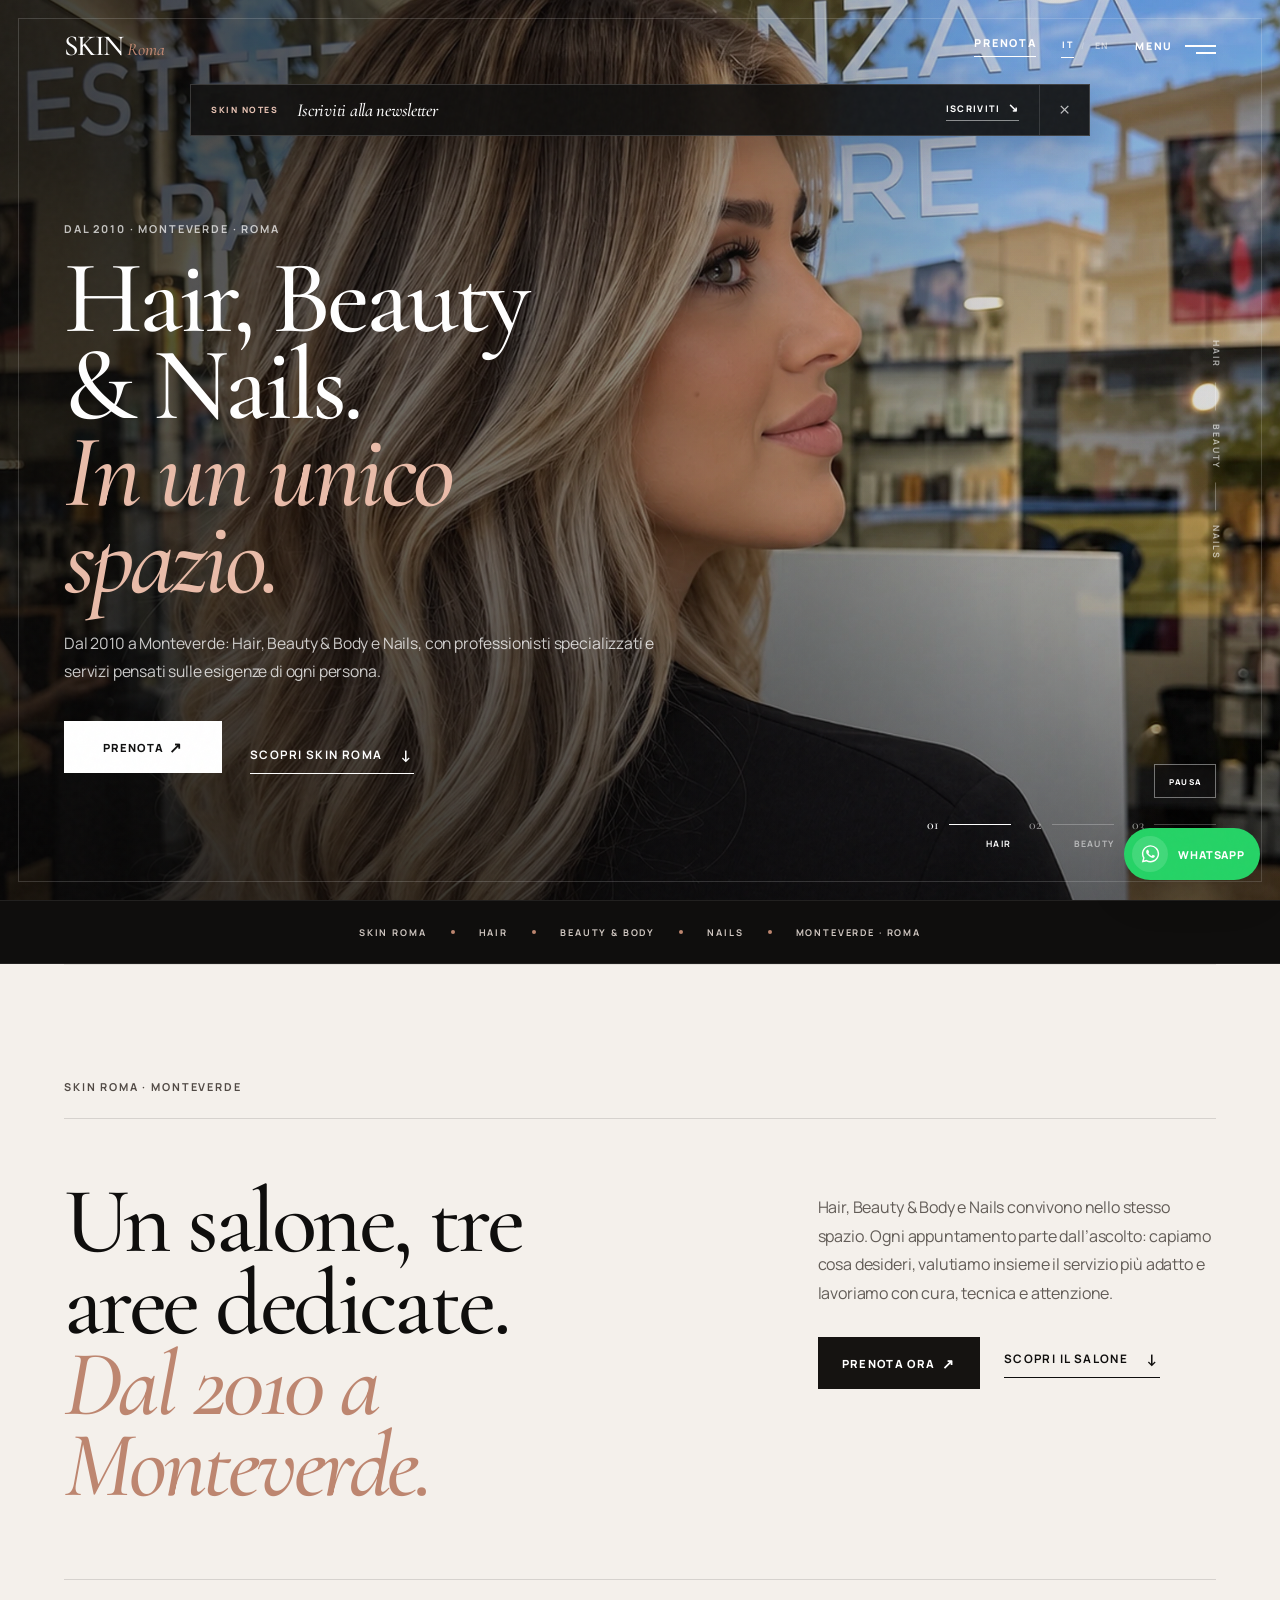
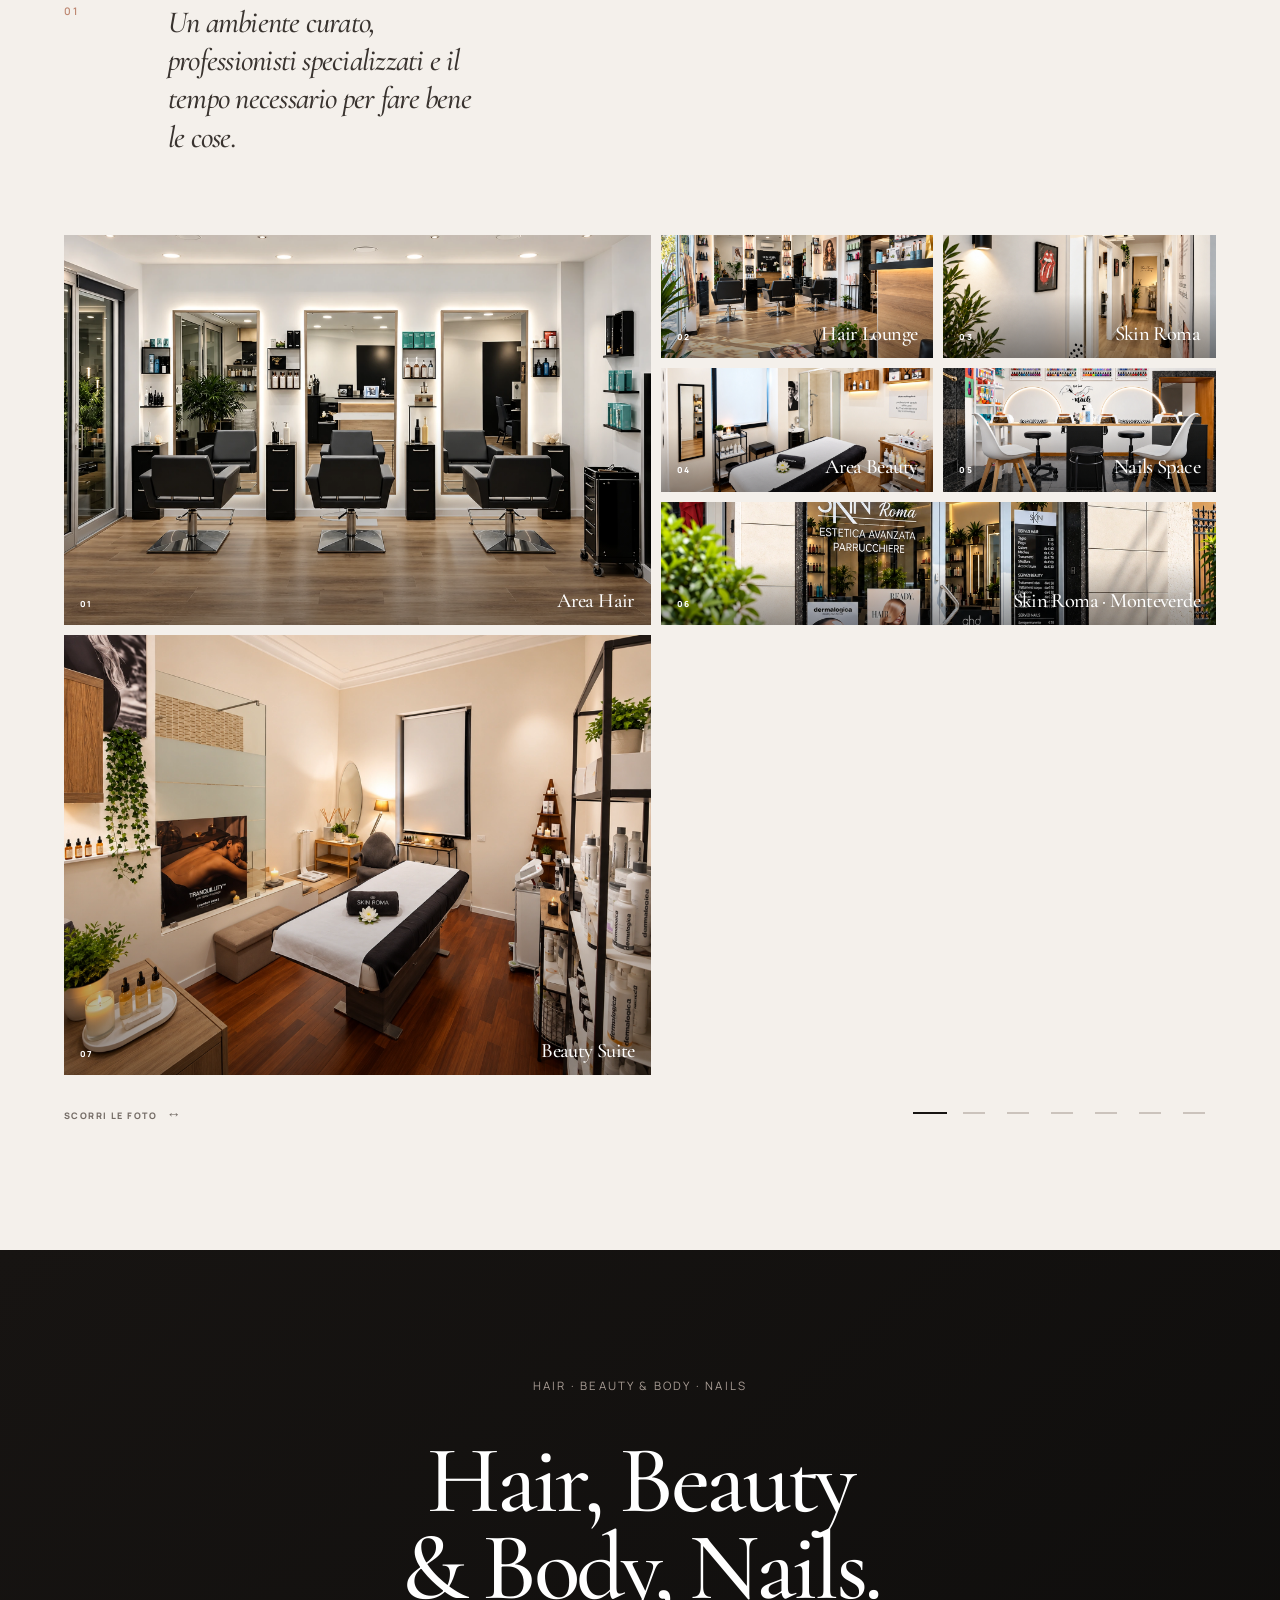
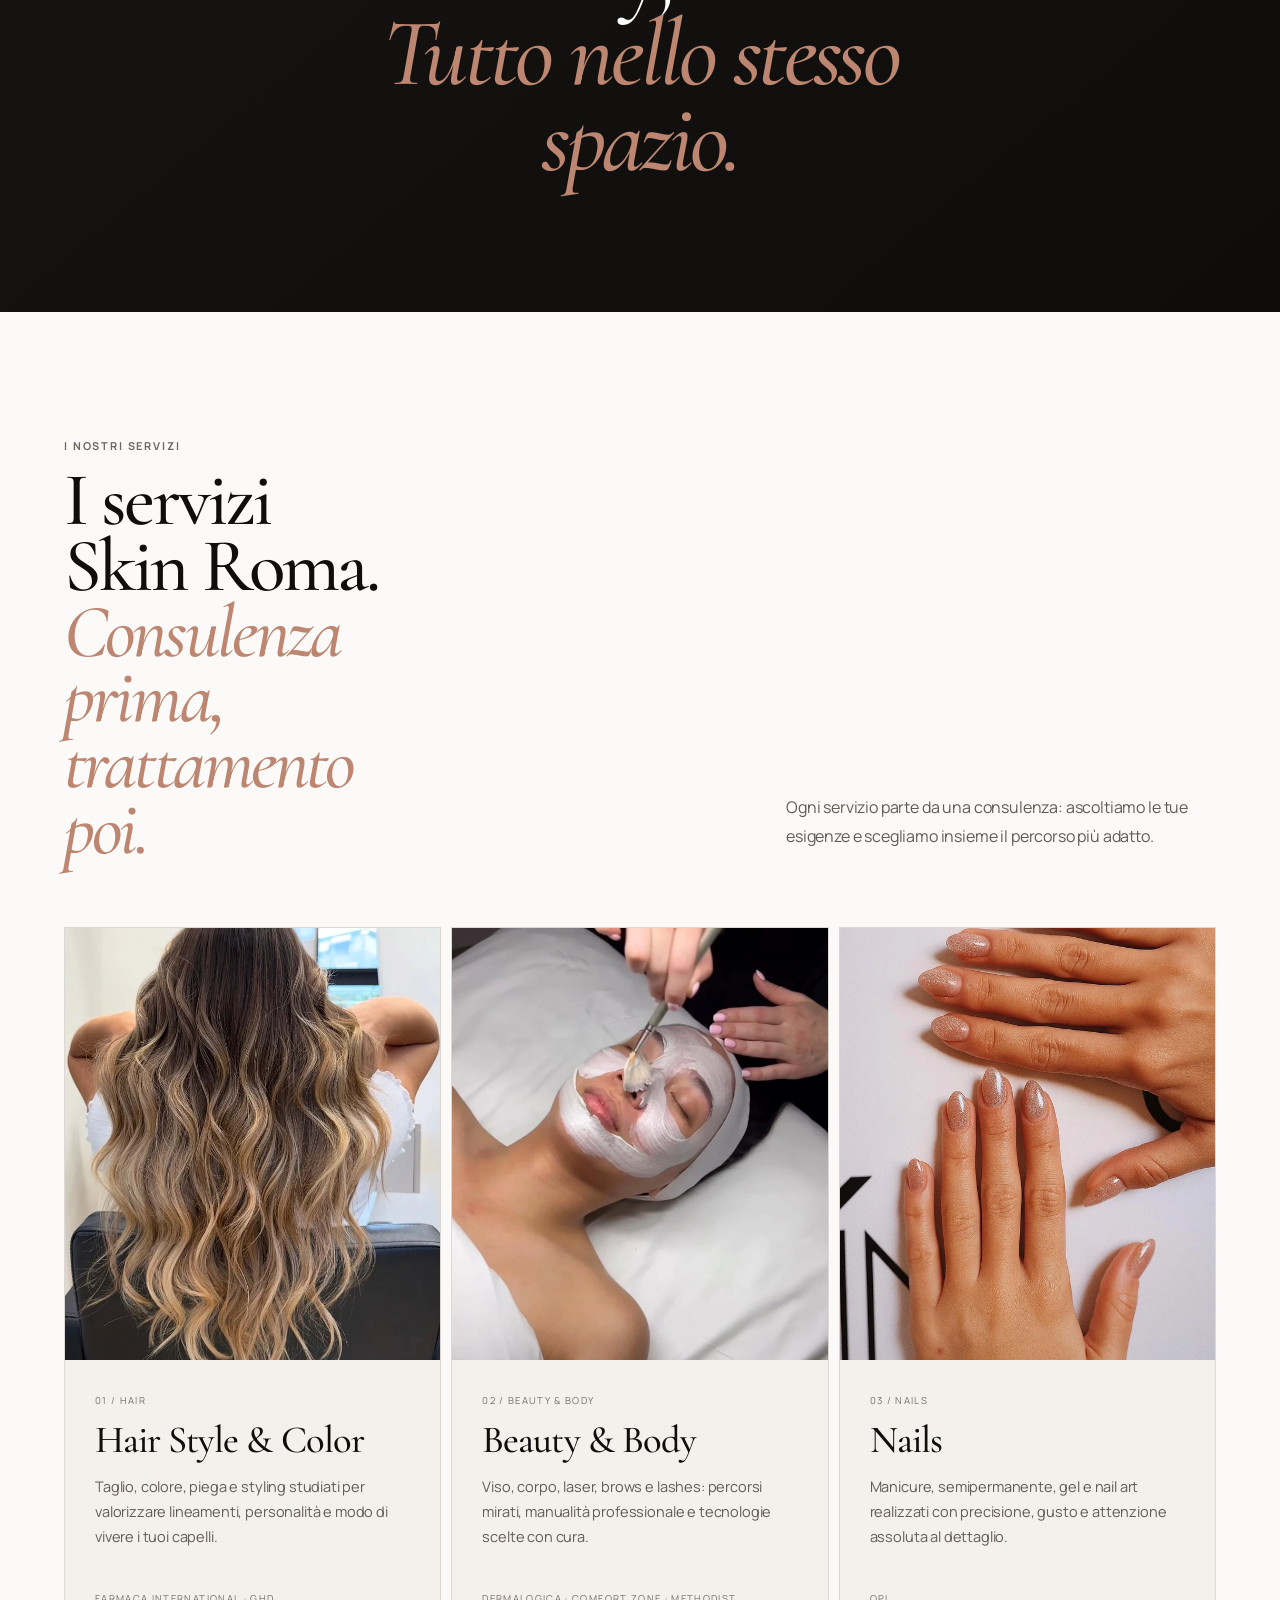
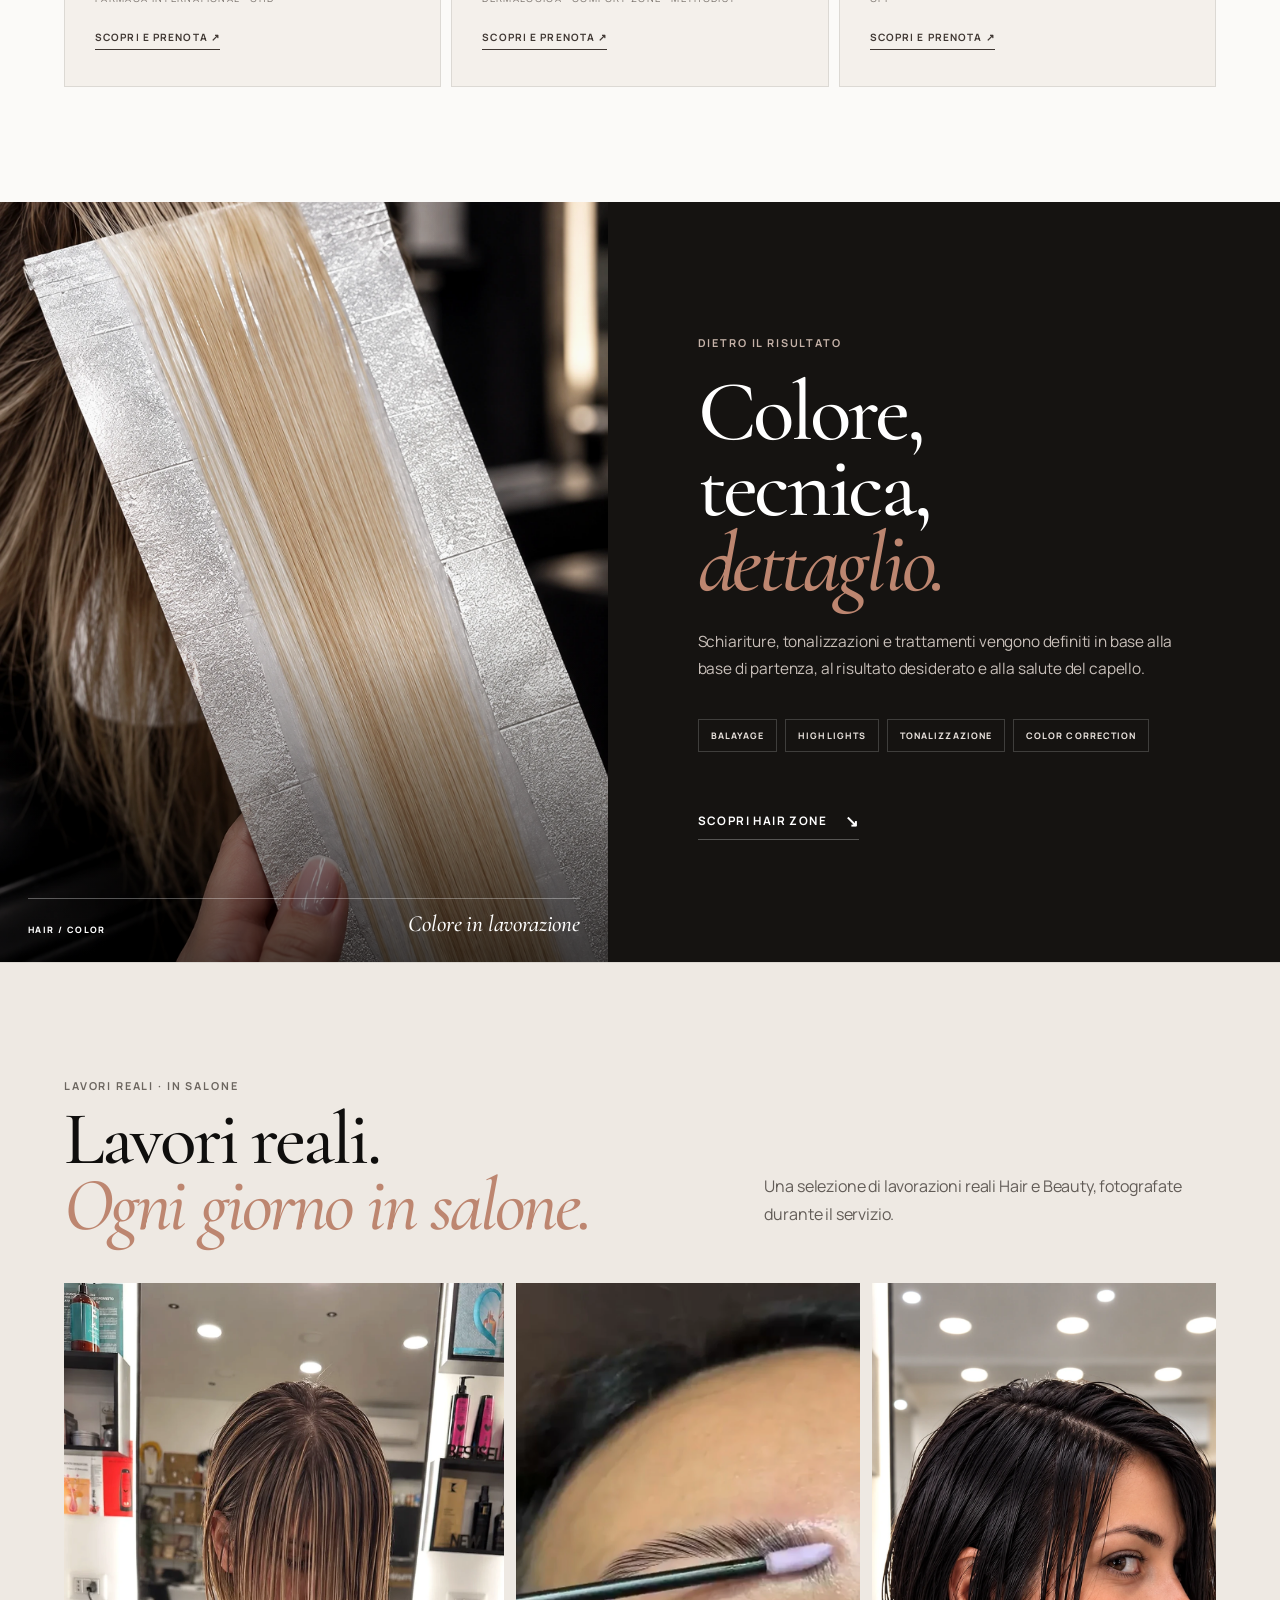
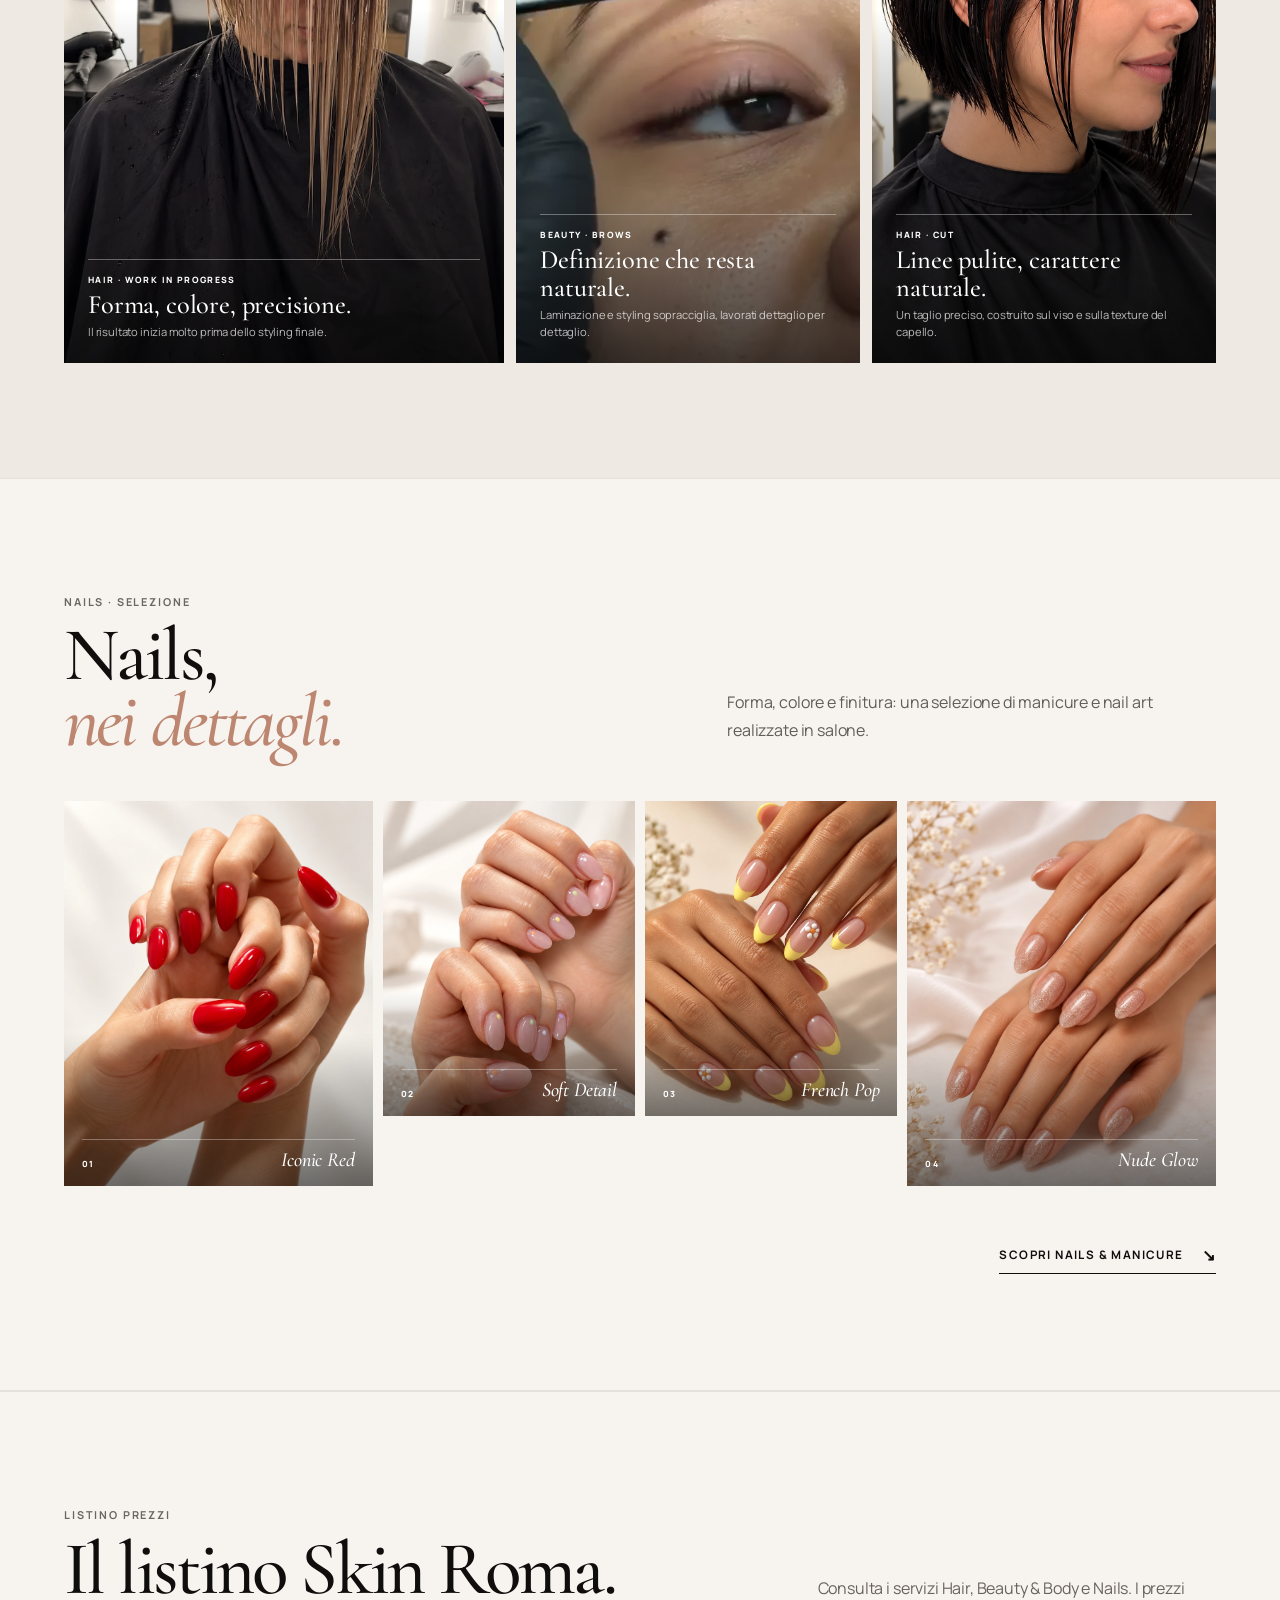
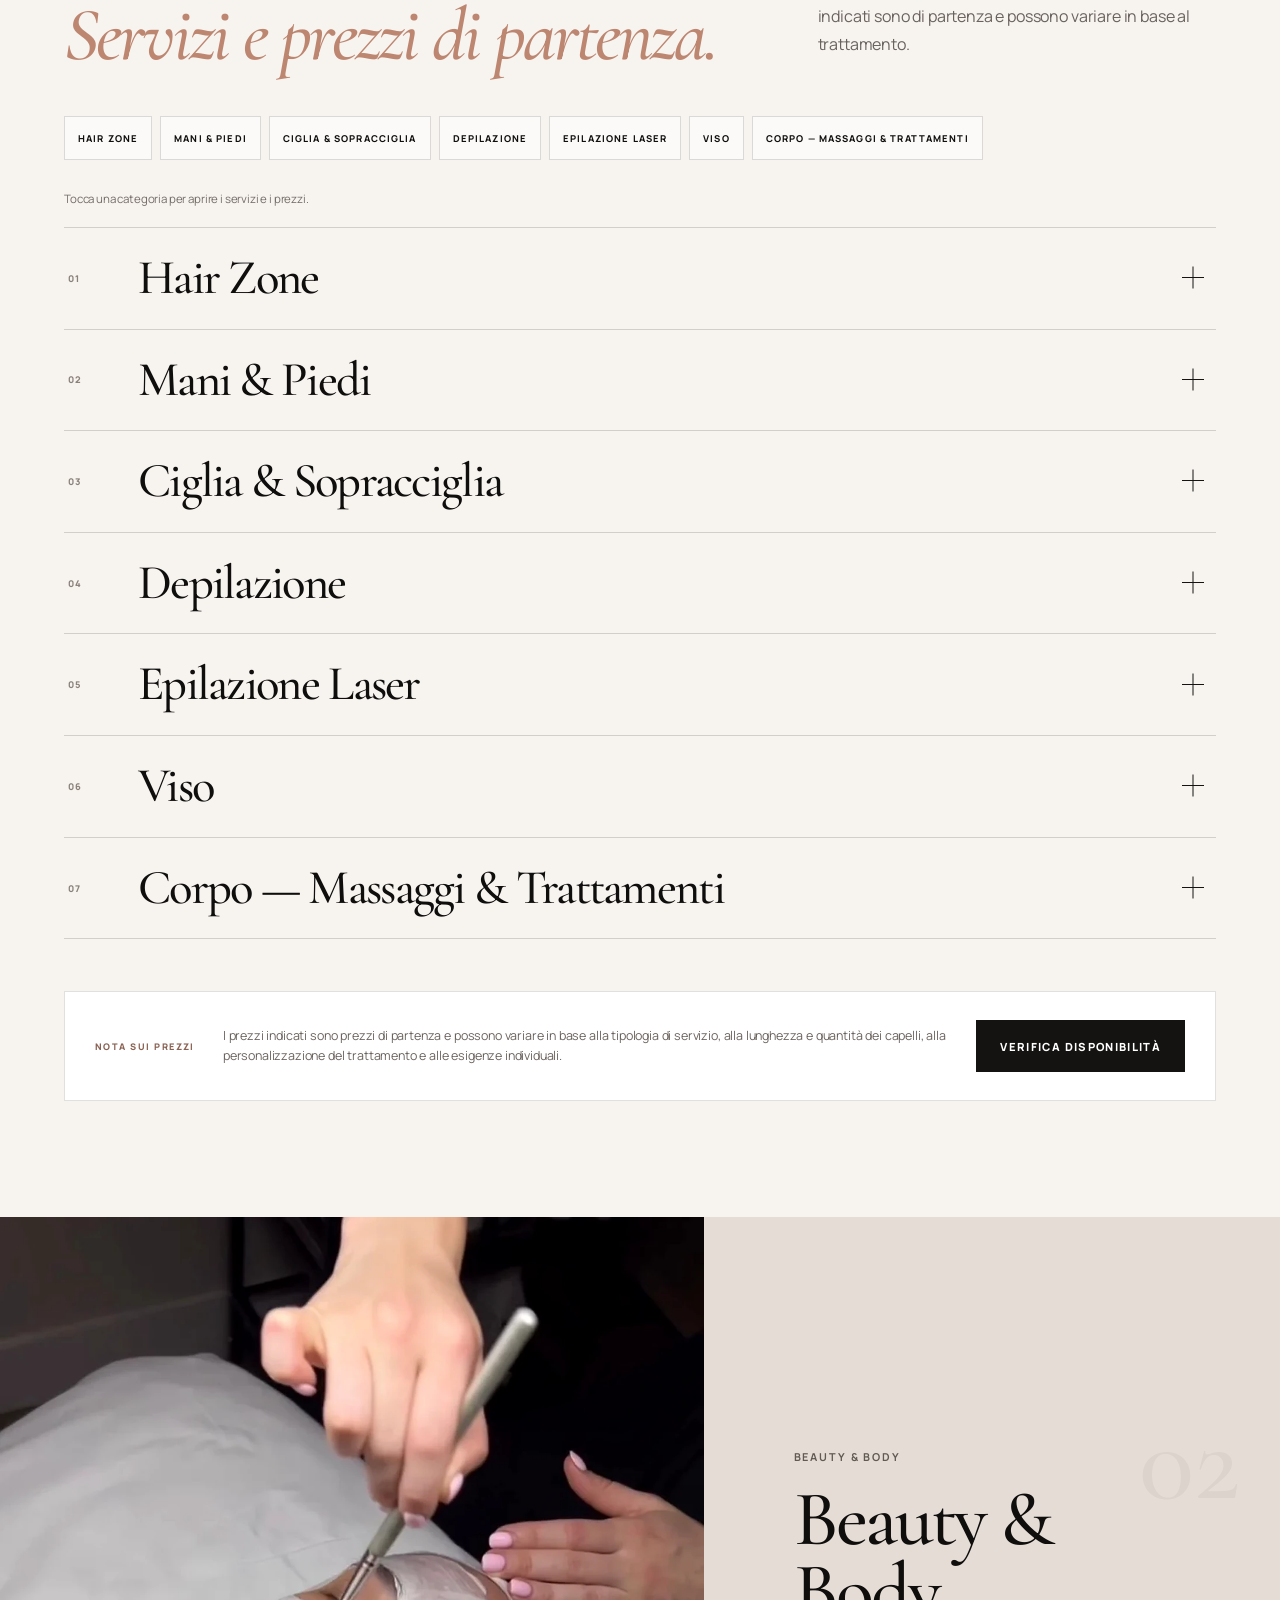
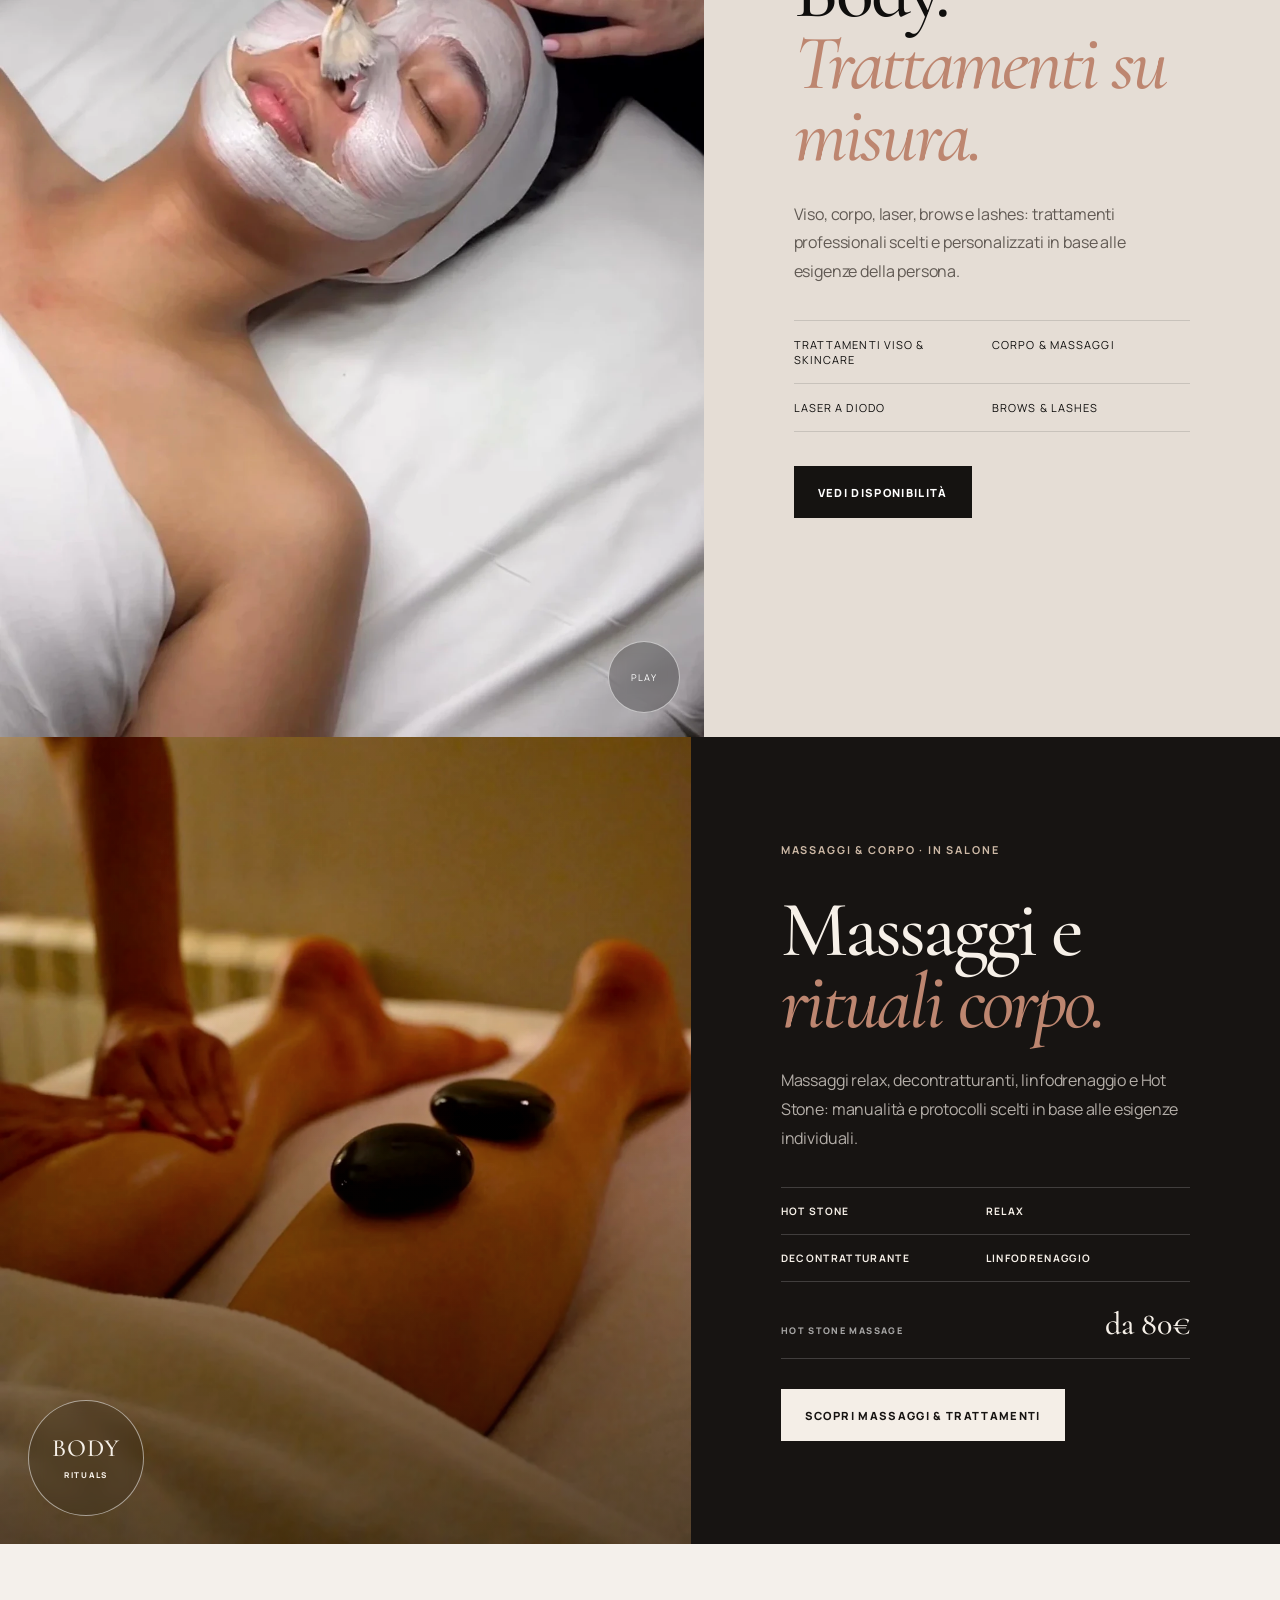
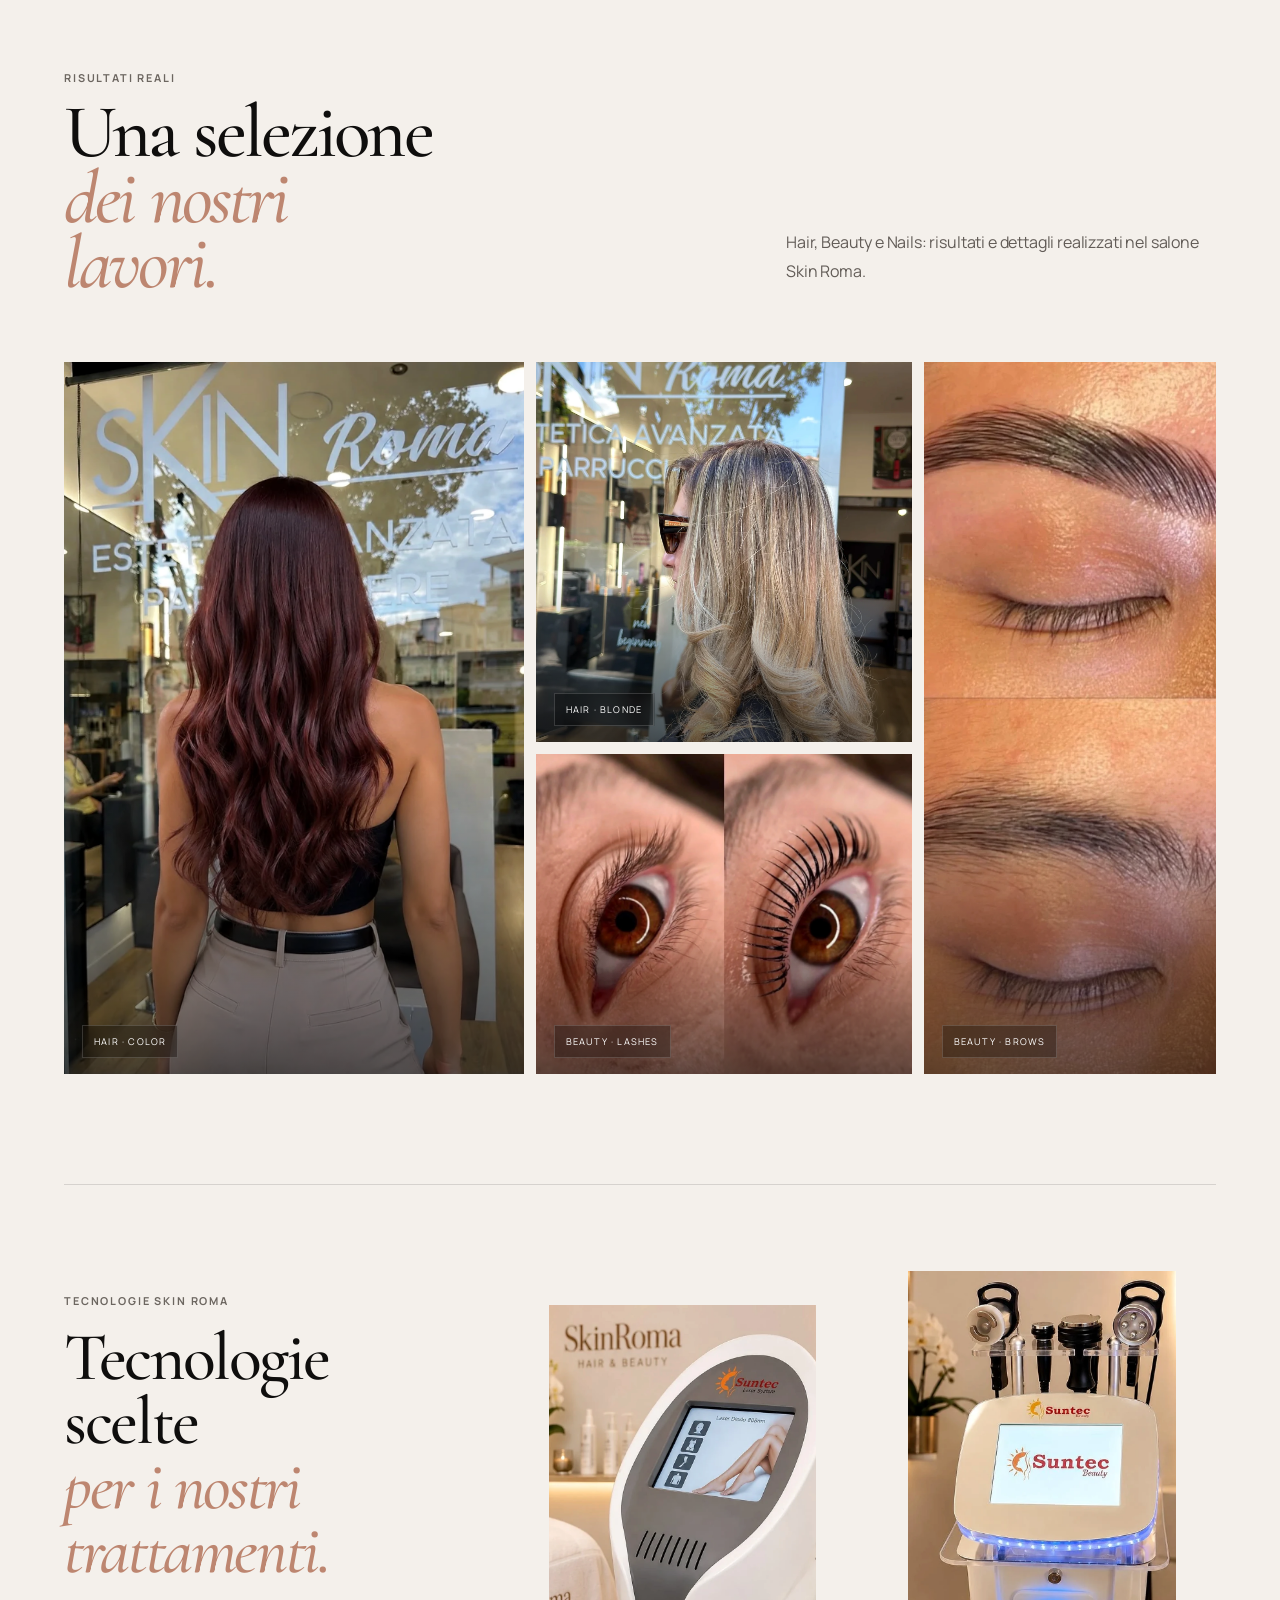
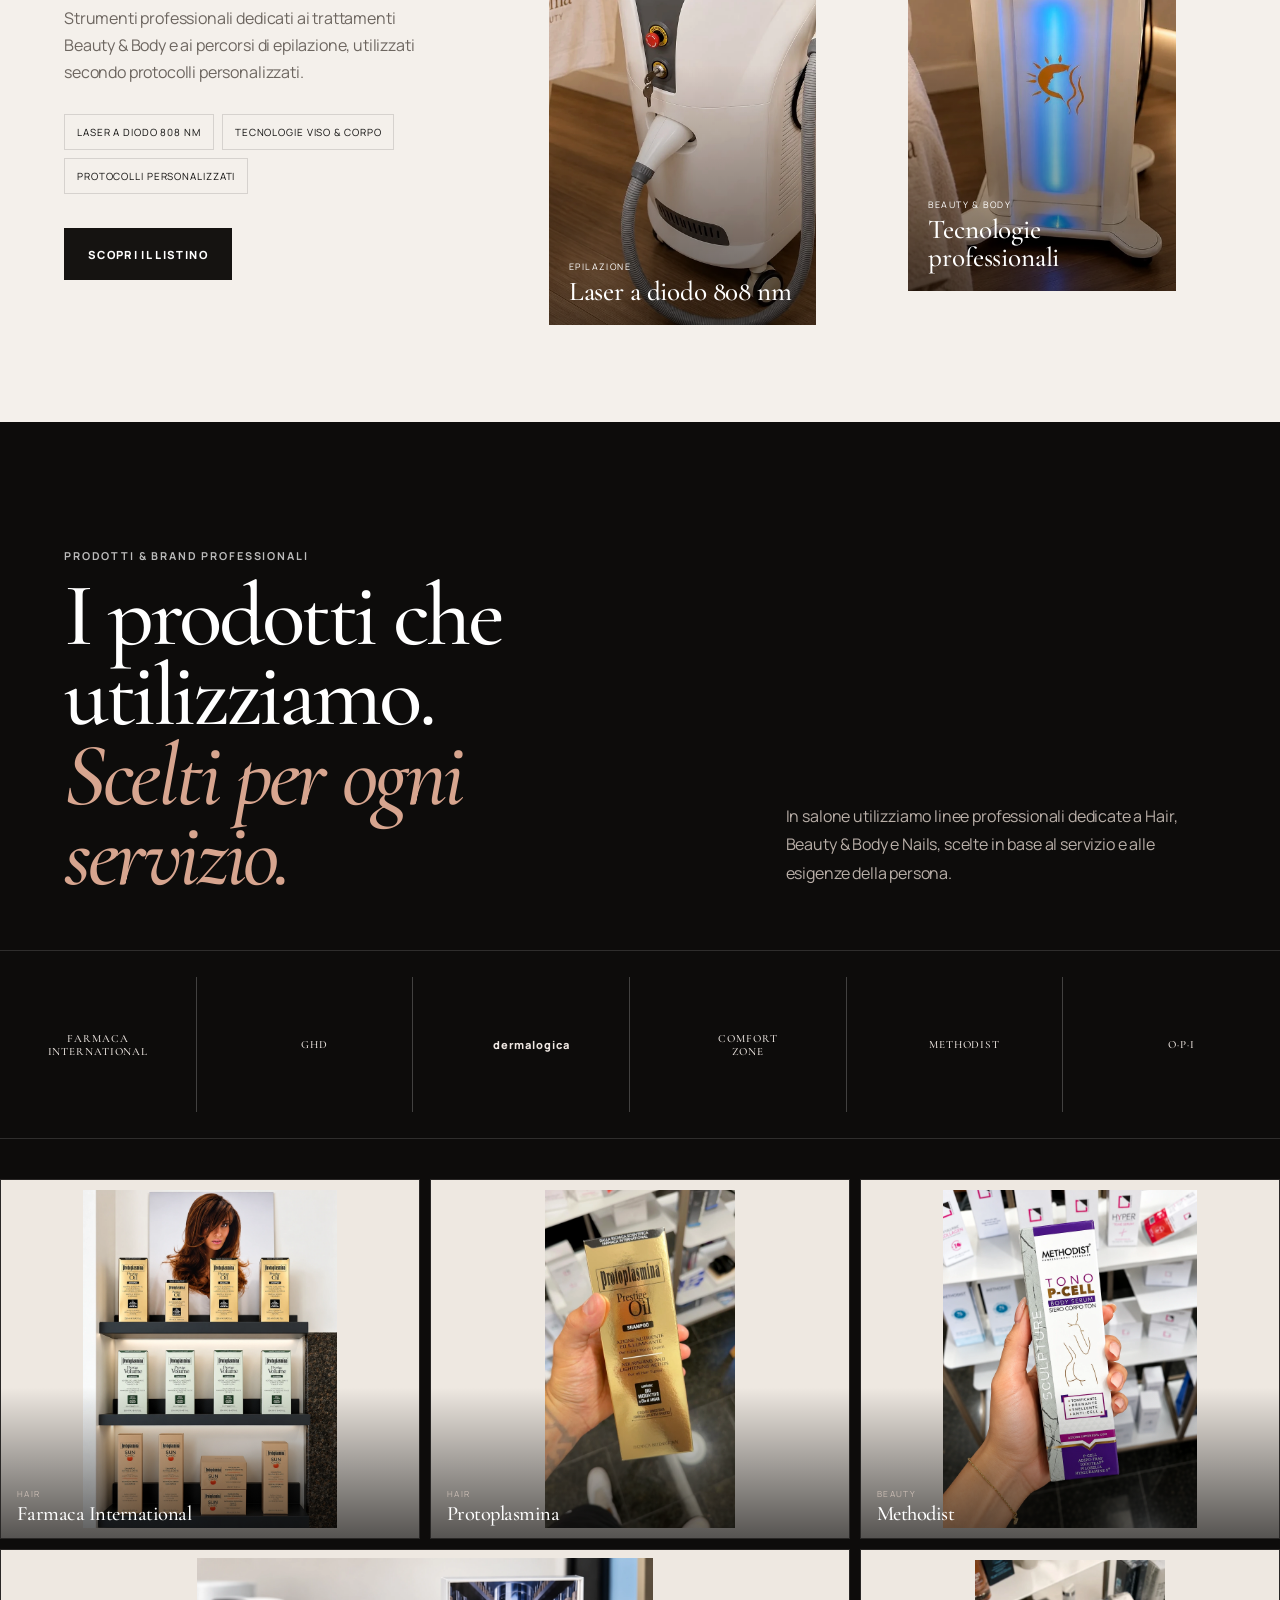
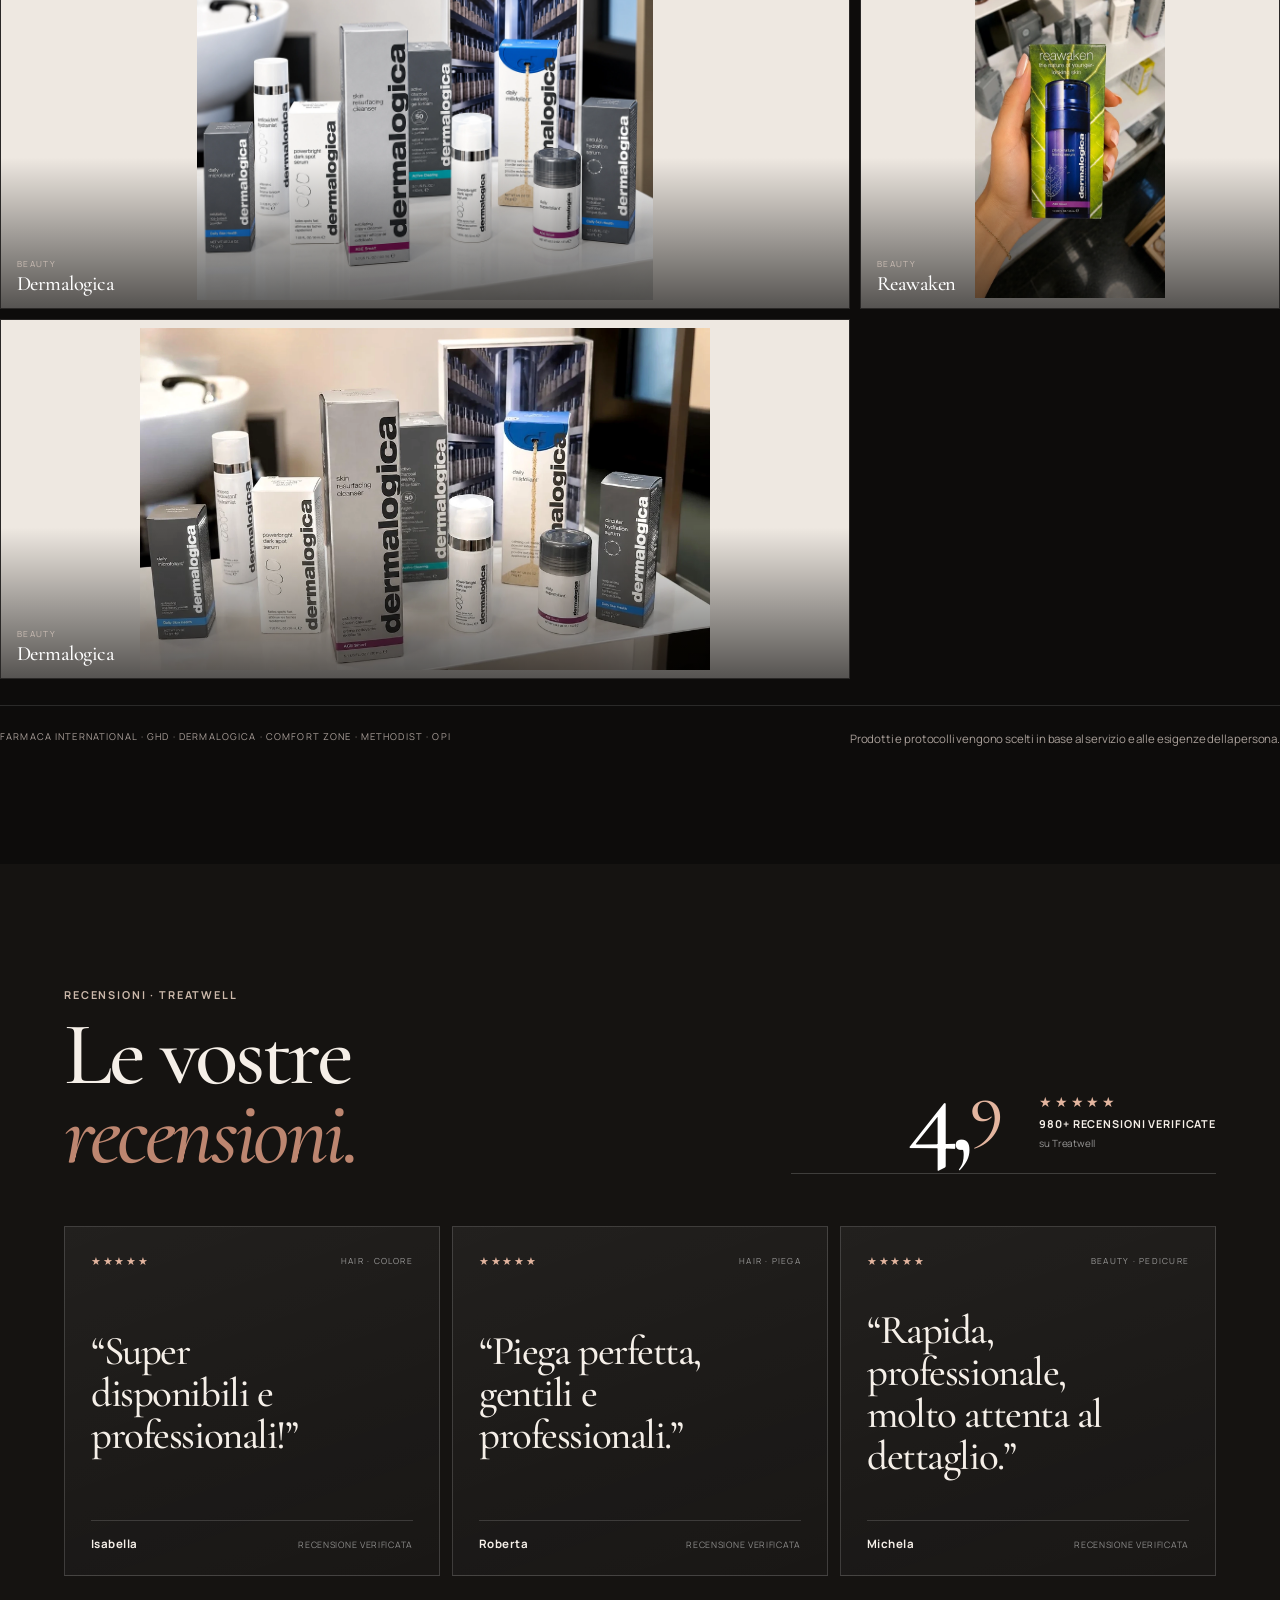
==== commit b1d4627b: "Add legal company details and footer links" ====
--- a/index.html
+++ b/index.html
@@ -365,7 +365,28 @@
   </div>
 </section>
 </main>
-<footer class="footer"><div class="footer-top"><div class="footer-brand"><span>SKIN</span><em>Roma</em><small>HAIR &amp; BEAUTY</small></div><p>Hair, Beauty &amp; Nails.<br/><strong>Tutta la tua bellezza, in un unico spazio.</strong><span class="footer-hours">Lun–Sab 09:30–19:00 · Dom chiuso</span></p><nav aria-label="Footer"><a href="#servizi">Servizi</a><a href="#listino">Listino</a><a href="#risultati">Risultati</a><a href="#recensioni">Recensioni</a><a href="#salone">Salone</a><a href="#newsletter">Newsletter</a><a href="privacy.html">Privacy</a></nav></div><div class="footer-bottom"><span>© <span id="year"></span> Skin Roma Hair &amp; Beauty</span><a href="https://www.instagram.com/skinroma/" rel="noopener noreferrer" target="_blank">Instagram @skinroma ↗</a><span>Designed by Musa</span></div></footer>
+<footer class="footer">
+<div class="footer-top">
+  <div class="footer-brand"><span>SKIN</span><em>Roma</em><small>HAIR &amp; BEAUTY</small></div>
+  <p>Hair, Beauty &amp; Nails.<br/><strong>Tutta la tua bellezza, in un unico spazio.</strong><span class="footer-hours">Lun–Sab 09:30–19:00 · Dom chiuso</span></p>
+  <nav aria-label="Footer"><a href="#servizi">Servizi</a><a href="#listino">Listino</a><a href="#risultati">Risultati</a><a href="#recensioni">Recensioni</a><a href="#salone">Salone</a><a href="#newsletter">Newsletter</a></nav>
+</div>
+<div class="footer-legal">
+  <div class="footer-legal__company">
+    <strong>Beauty Chic S.r.l.</strong>
+    <span>P. IVA/C.F. 10769531004 · REA RM-1254506</span>
+    <span>Circonvallazione Gianicolense 250/A · 00152 Roma (RM)</span>
+    <a href="mailto:beautychic@mypec.eu">PEC: beautychic@mypec.eu</a>
+  </div>
+  <nav class="footer-legal__links" aria-label="Informazioni legali">
+    <a href="privacy.html">Privacy Policy</a>
+    <a href="cookie-policy.html">Cookie Policy</a>
+    <a href="termini-condizioni.html">Termini e condizioni</a>
+    <a href="note-legali.html">Note legali</a>
+  </nav>
+</div>
+<div class="footer-bottom"><span>© <span id="year"></span> Skin Roma Hair &amp; Beauty</span><a href="https://www.instagram.com/skinroma/" rel="noopener noreferrer" target="_blank">Instagram @skinroma ↗</a><span>Designed by Musa</span></div>
+</footer>
 <a aria-label="Scrivi a Skin Roma su WhatsApp" class="floating-whatsapp" href="https://wa.me/393388797250?text=Ciao%20Skin%20Roma%21%20Vorrei%20ricevere%20informazioni%20e%20prenotare%20un%20appuntamento." rel="noopener noreferrer" target="_blank"><span class="floating-whatsapp__icon"><svg aria-hidden="true" focusable="false" viewbox="0 0 32 32"><path d="M16.04 3C9.41 3 4.03 8.37 4.03 15c0 2.12.55 4.19 1.61 6.02L3.93 27.25l6.38-1.67A11.95 11.95 0 0 0 16.03 27h.01c6.62 0 12-5.38 12-12 0-3.21-1.25-6.22-3.52-8.49A11.9 11.9 0 0 0 16.04 3Zm0 21.97h-.01c-1.79 0-3.55-.48-5.08-1.39l-.36-.21-3.79.99 1.01-3.69-.23-.38A9.93 9.93 0 0 1 6.06 15c0-5.5 4.48-9.98 9.99-9.98 2.67 0 5.17 1.04 7.06 2.93A9.91 9.91 0 0 1 26.03 15c0 5.5-4.48 9.97-9.99 9.97Zm5.47-7.47c-.3-.15-1.77-.87-2.05-.97-.27-.1-.47-.15-.67.15-.2.3-.77.97-.95 1.17-.17.2-.35.22-.65.07-.3-.15-1.26-.46-2.4-1.48a9.02 9.02 0 0 1-1.66-2.06c-.17-.3-.02-.46.13-.61.13-.13.3-.35.45-.52.15-.17.2-.3.3-.5.1-.2.05-.37-.02-.52-.08-.15-.67-1.62-.92-2.22-.24-.58-.49-.5-.67-.51h-.57c-.2 0-.52.07-.8.37-.27.3-1.05 1.02-1.05 2.49s1.07 2.89 1.22 3.09c.15.2 2.1 3.2 5.08 4.49.71.31 1.26.49 1.69.63.71.23 1.36.2 1.87.12.57-.08 1.77-.72 2.02-1.42.25-.7.25-1.3.17-1.42-.07-.13-.27-.2-.57-.35Z" fill="currentColor"></path></svg></span><span class="floating-whatsapp__label">WhatsApp</span></a>
 <a class="mobile-book" href="https://www.treatwell.it/salone/skin-roma-1/" rel="noopener noreferrer" target="_blank">Prenota <span aria-hidden="true">↗</span></a>
 <div aria-hidden="true" aria-label="Anteprima immagine" aria-modal="true" class="lightbox" id="lightbox" role="dialog" tabindex="-1"><button aria-label="Chiudi immagine" class="lightbox-close" type="button">×</button><button aria-label="Immagine precedente" class="lightbox-nav lightbox-prev" type="button">←</button><img alt="" src=""/><button aria-label="Immagine successiva" class="lightbox-nav lightbox-next" type="button">→</button></div>
